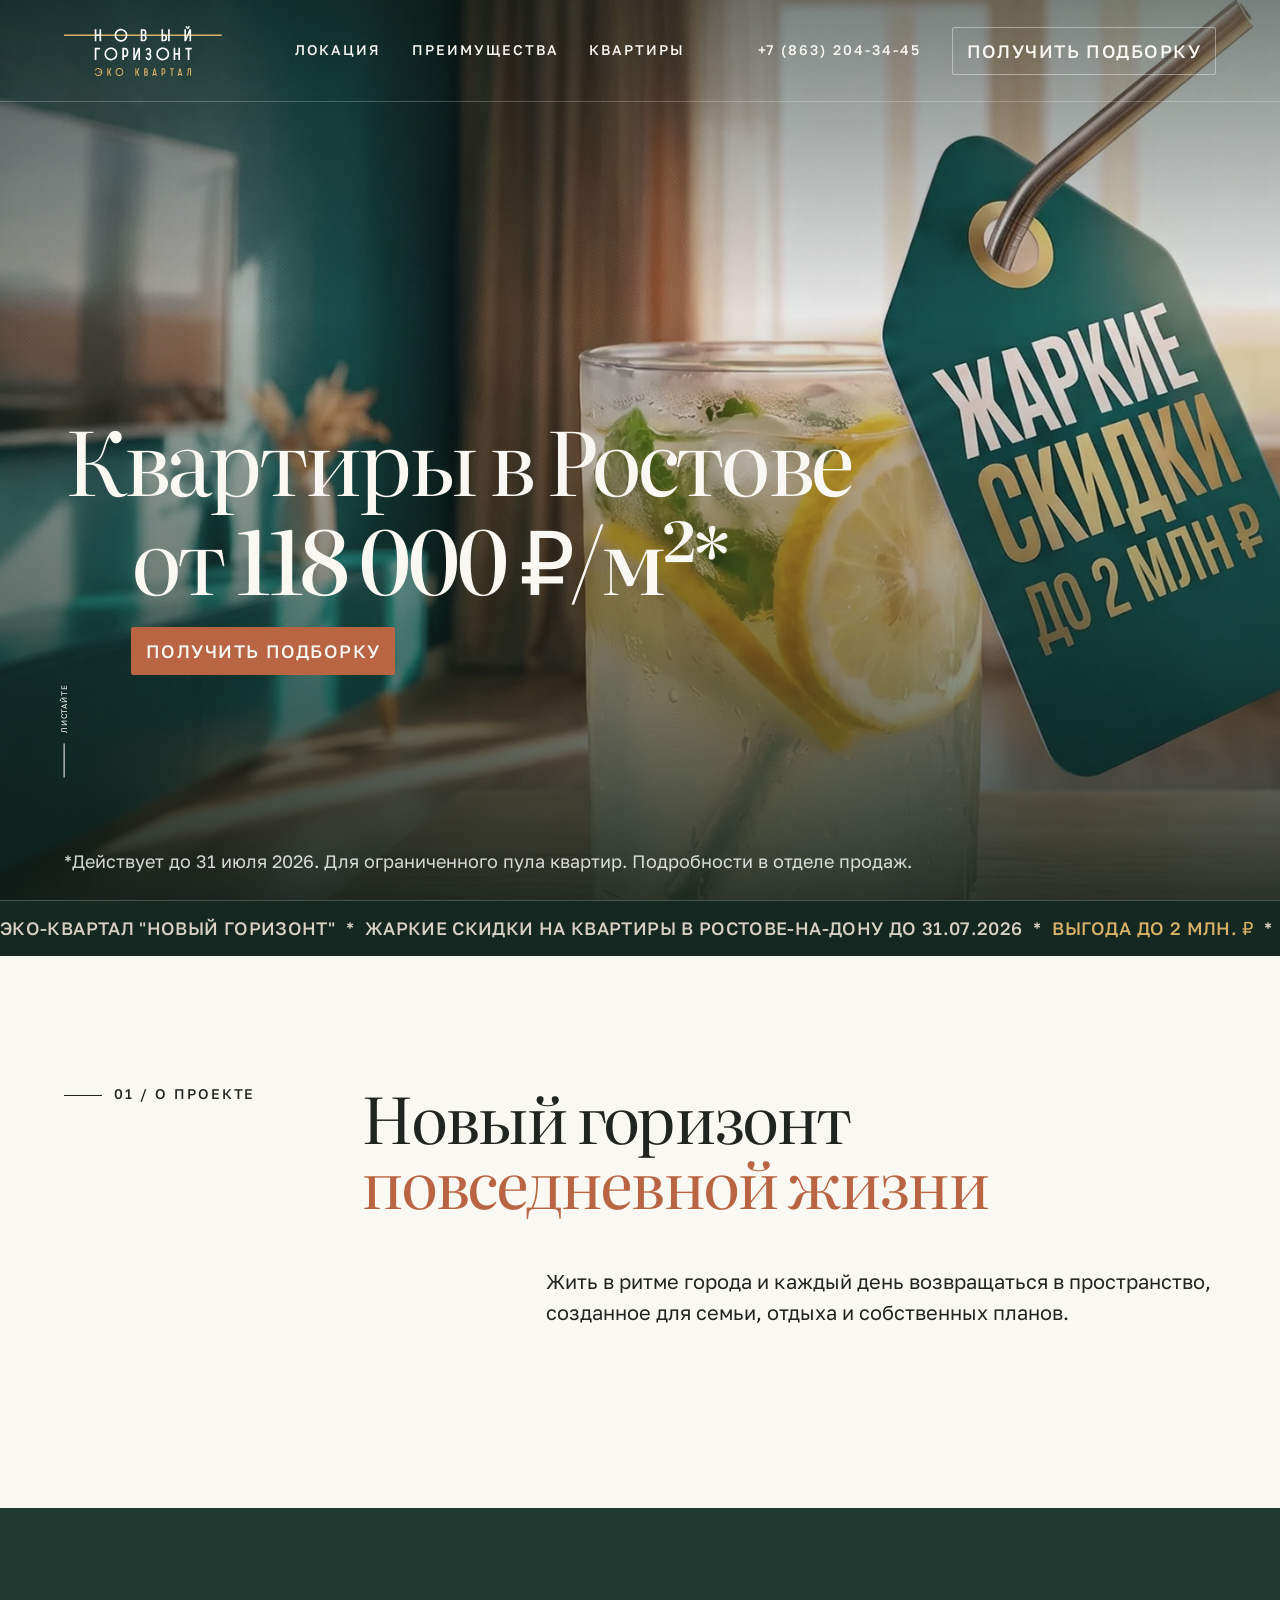
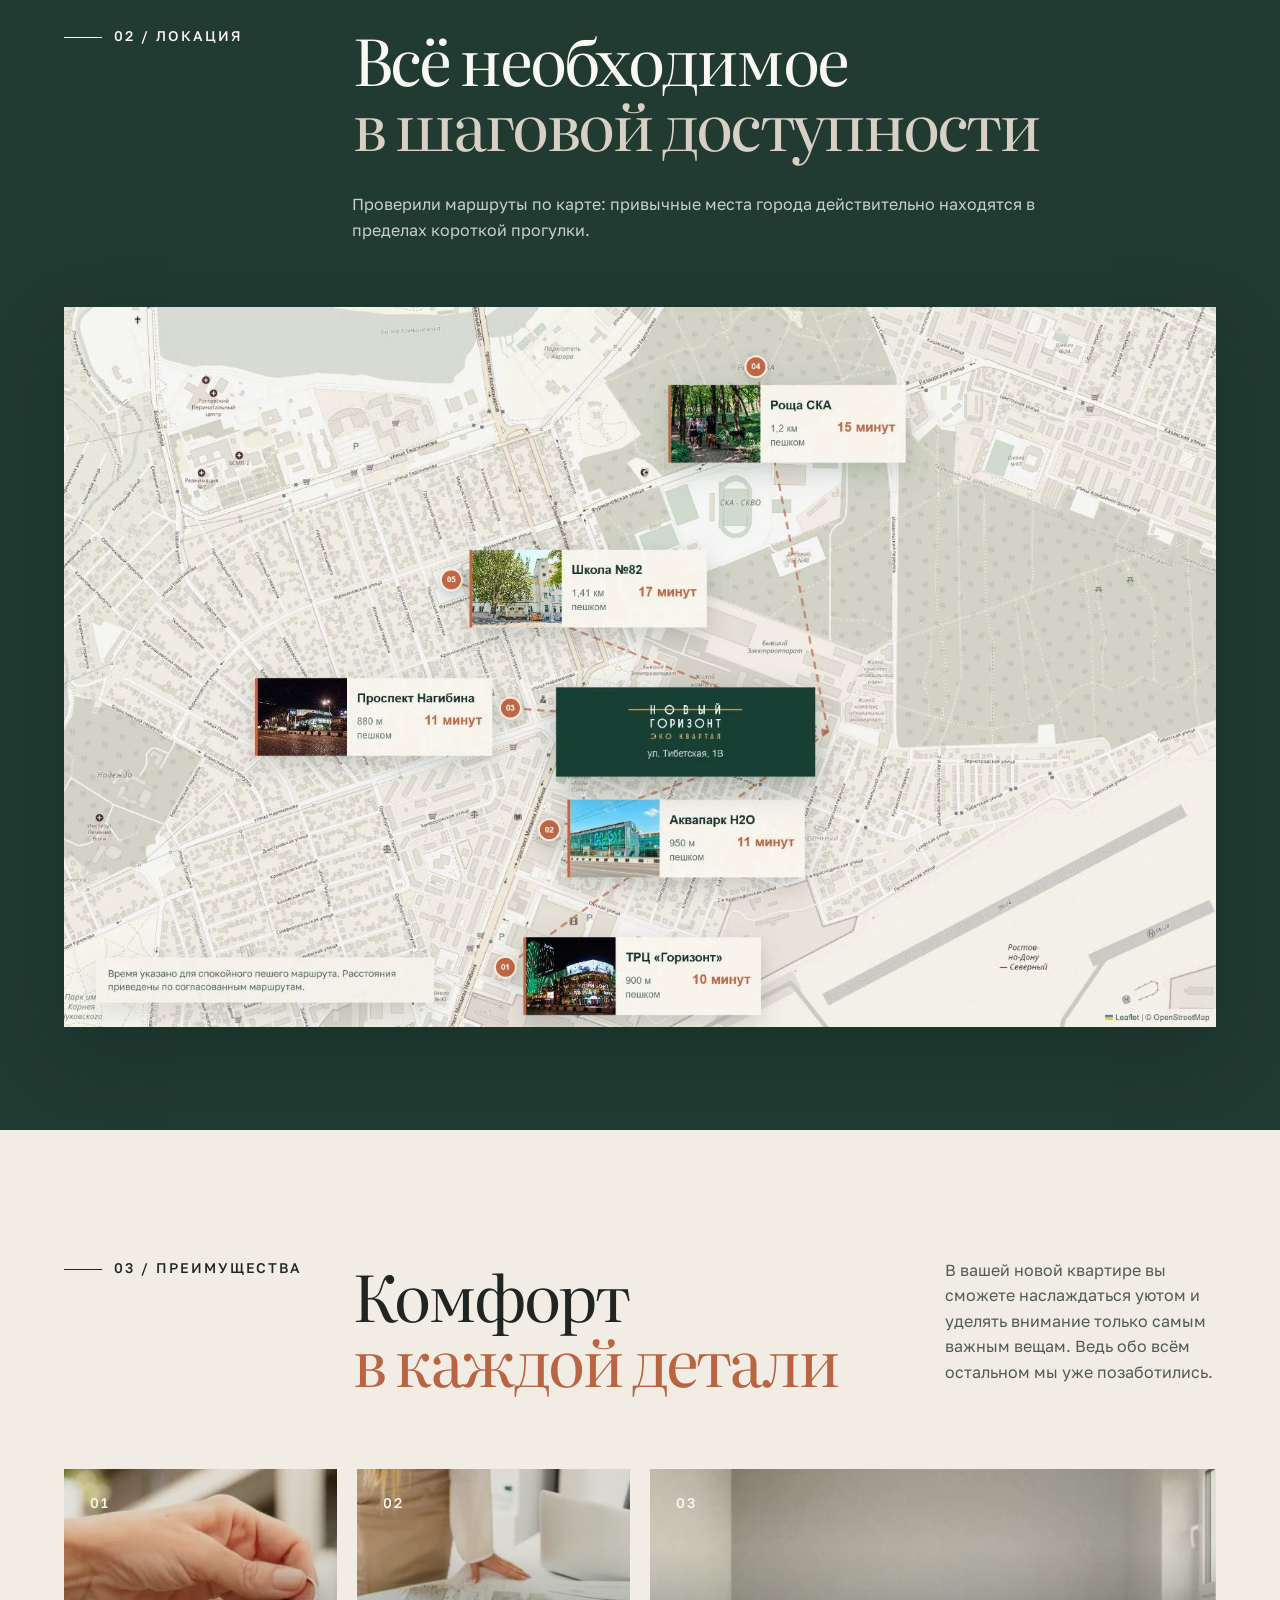
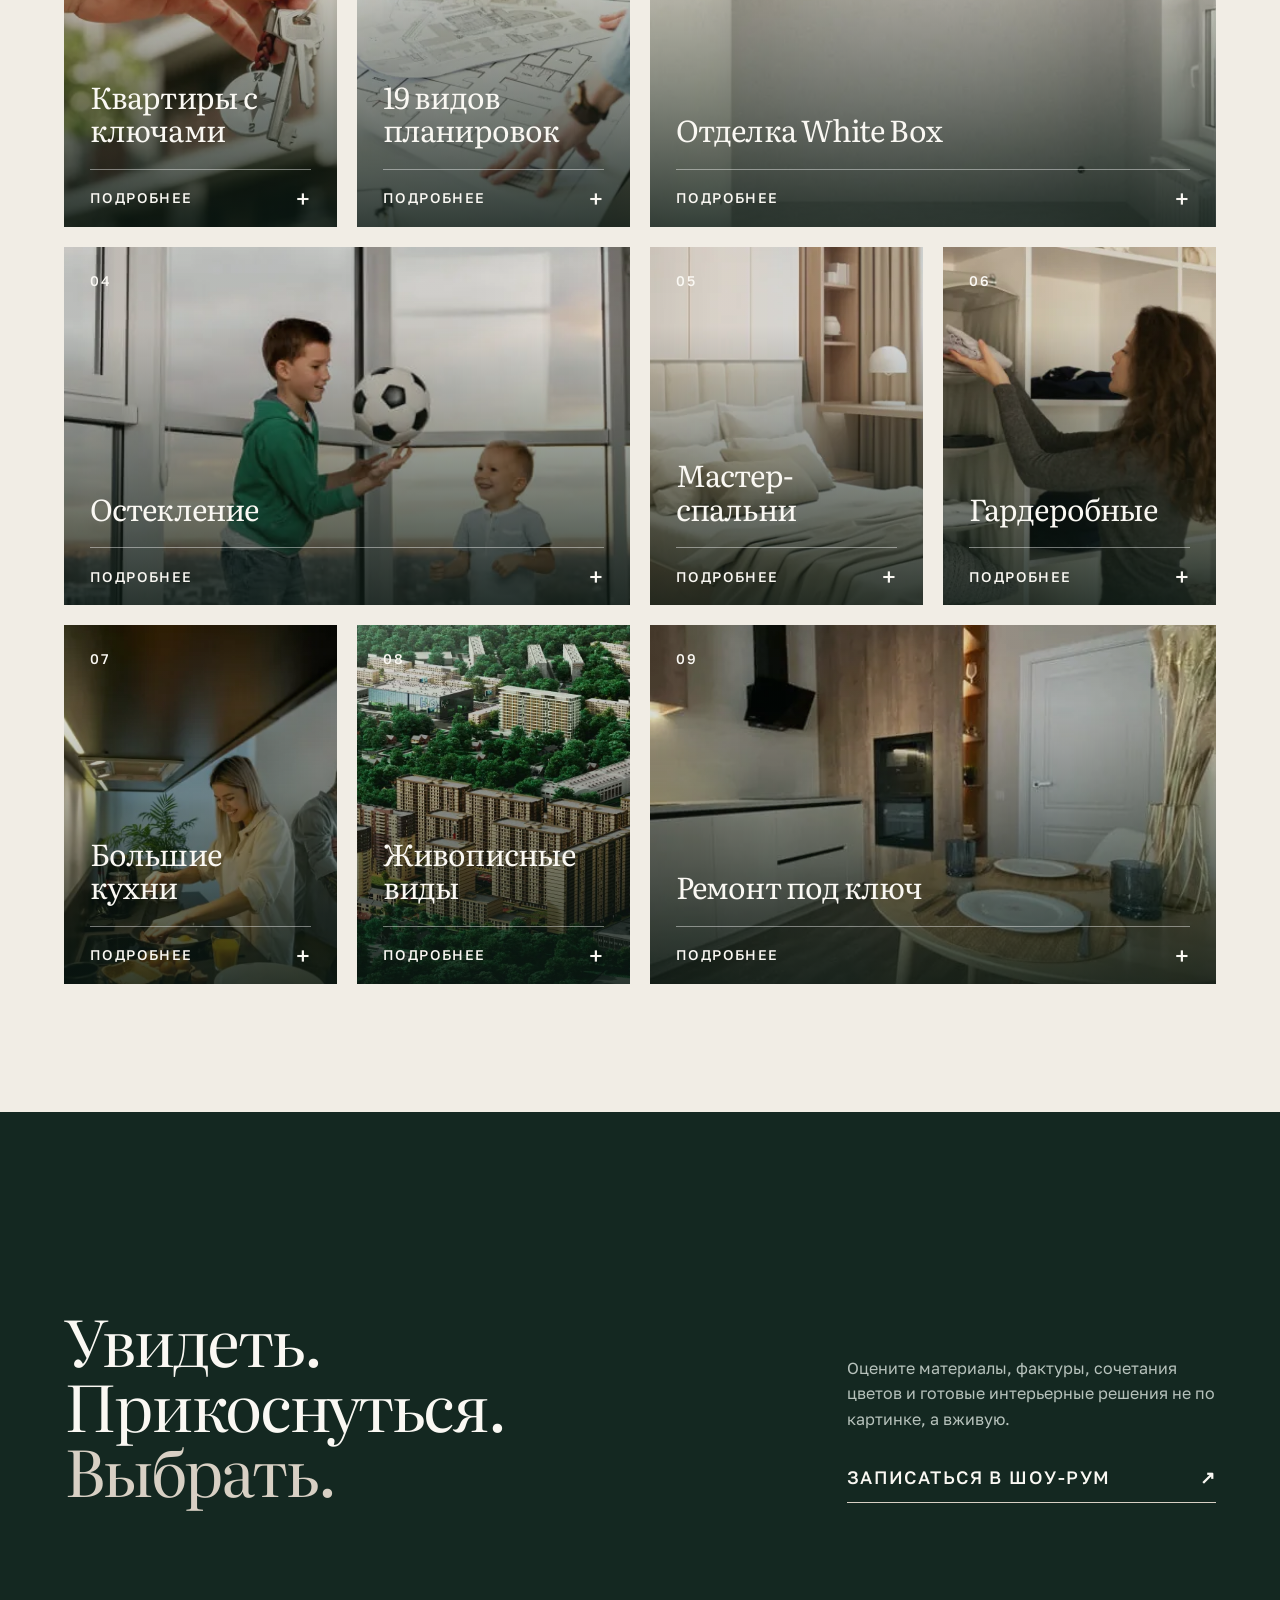
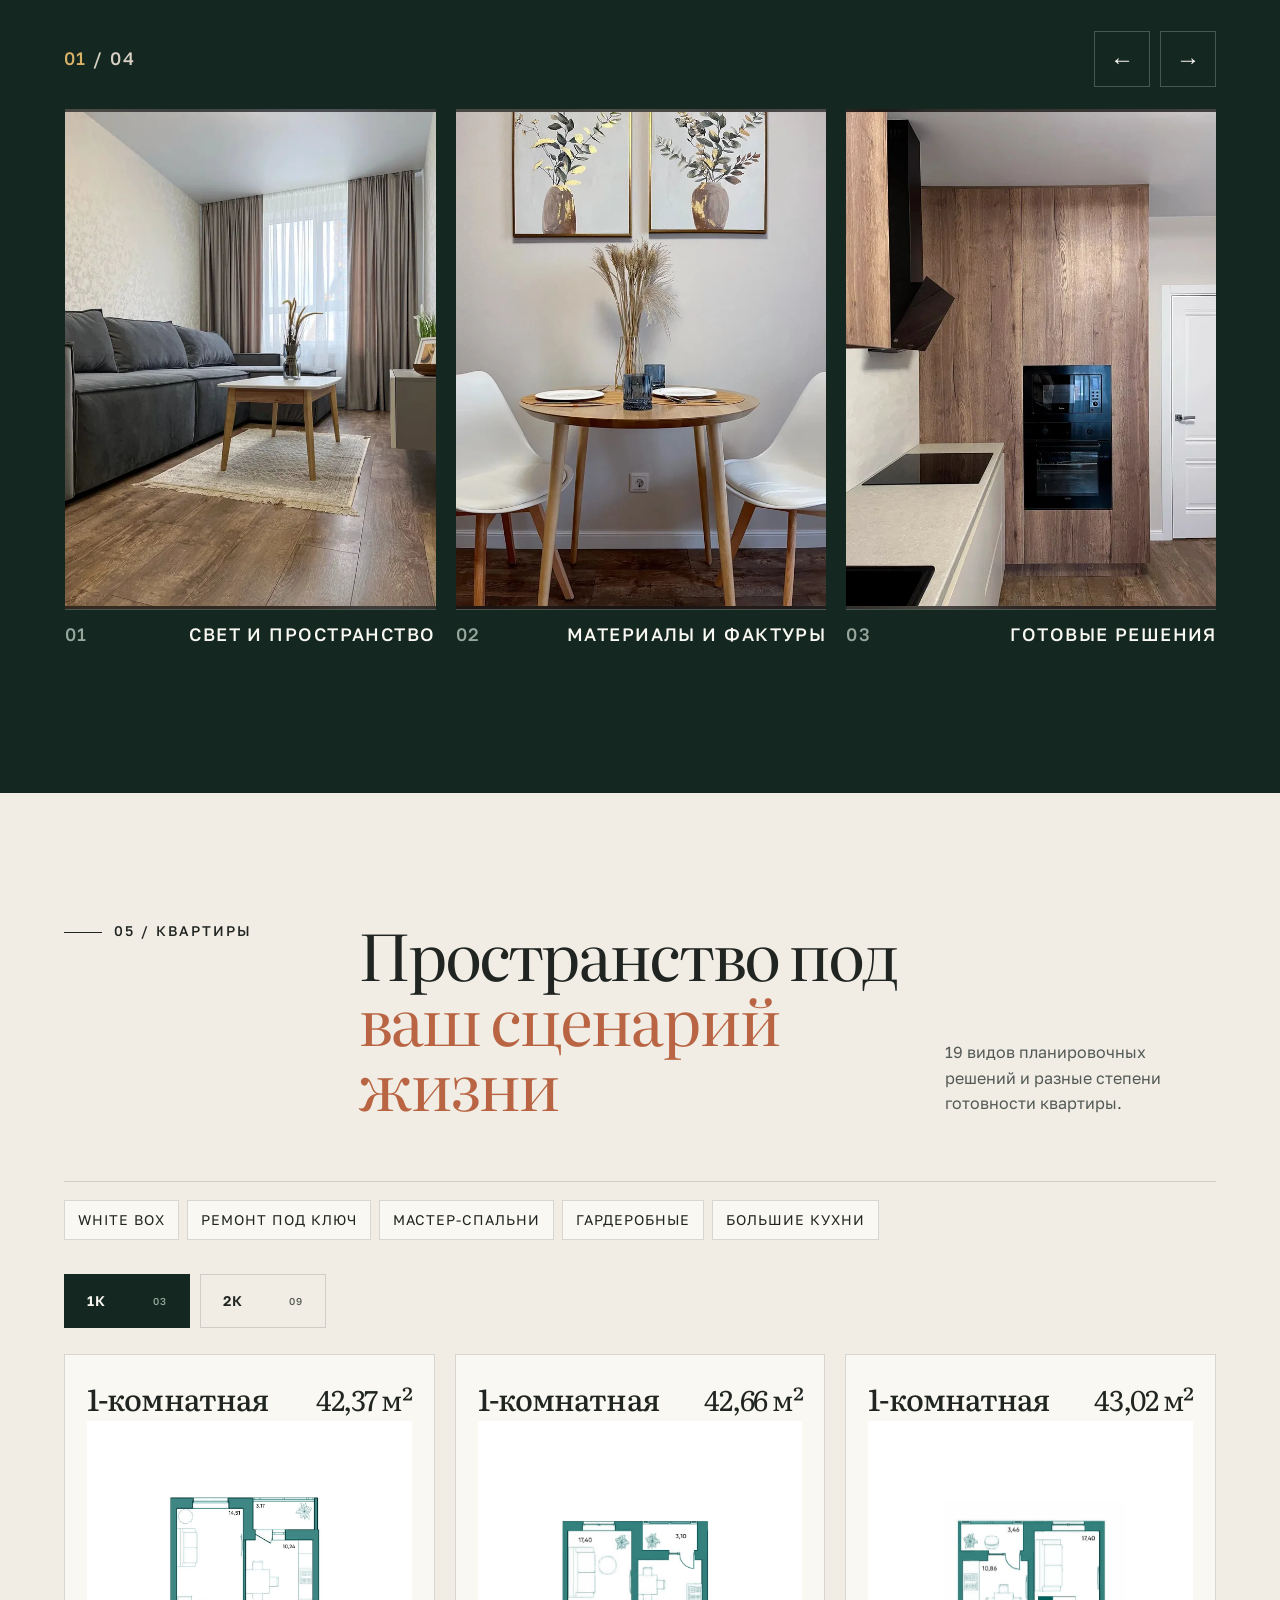
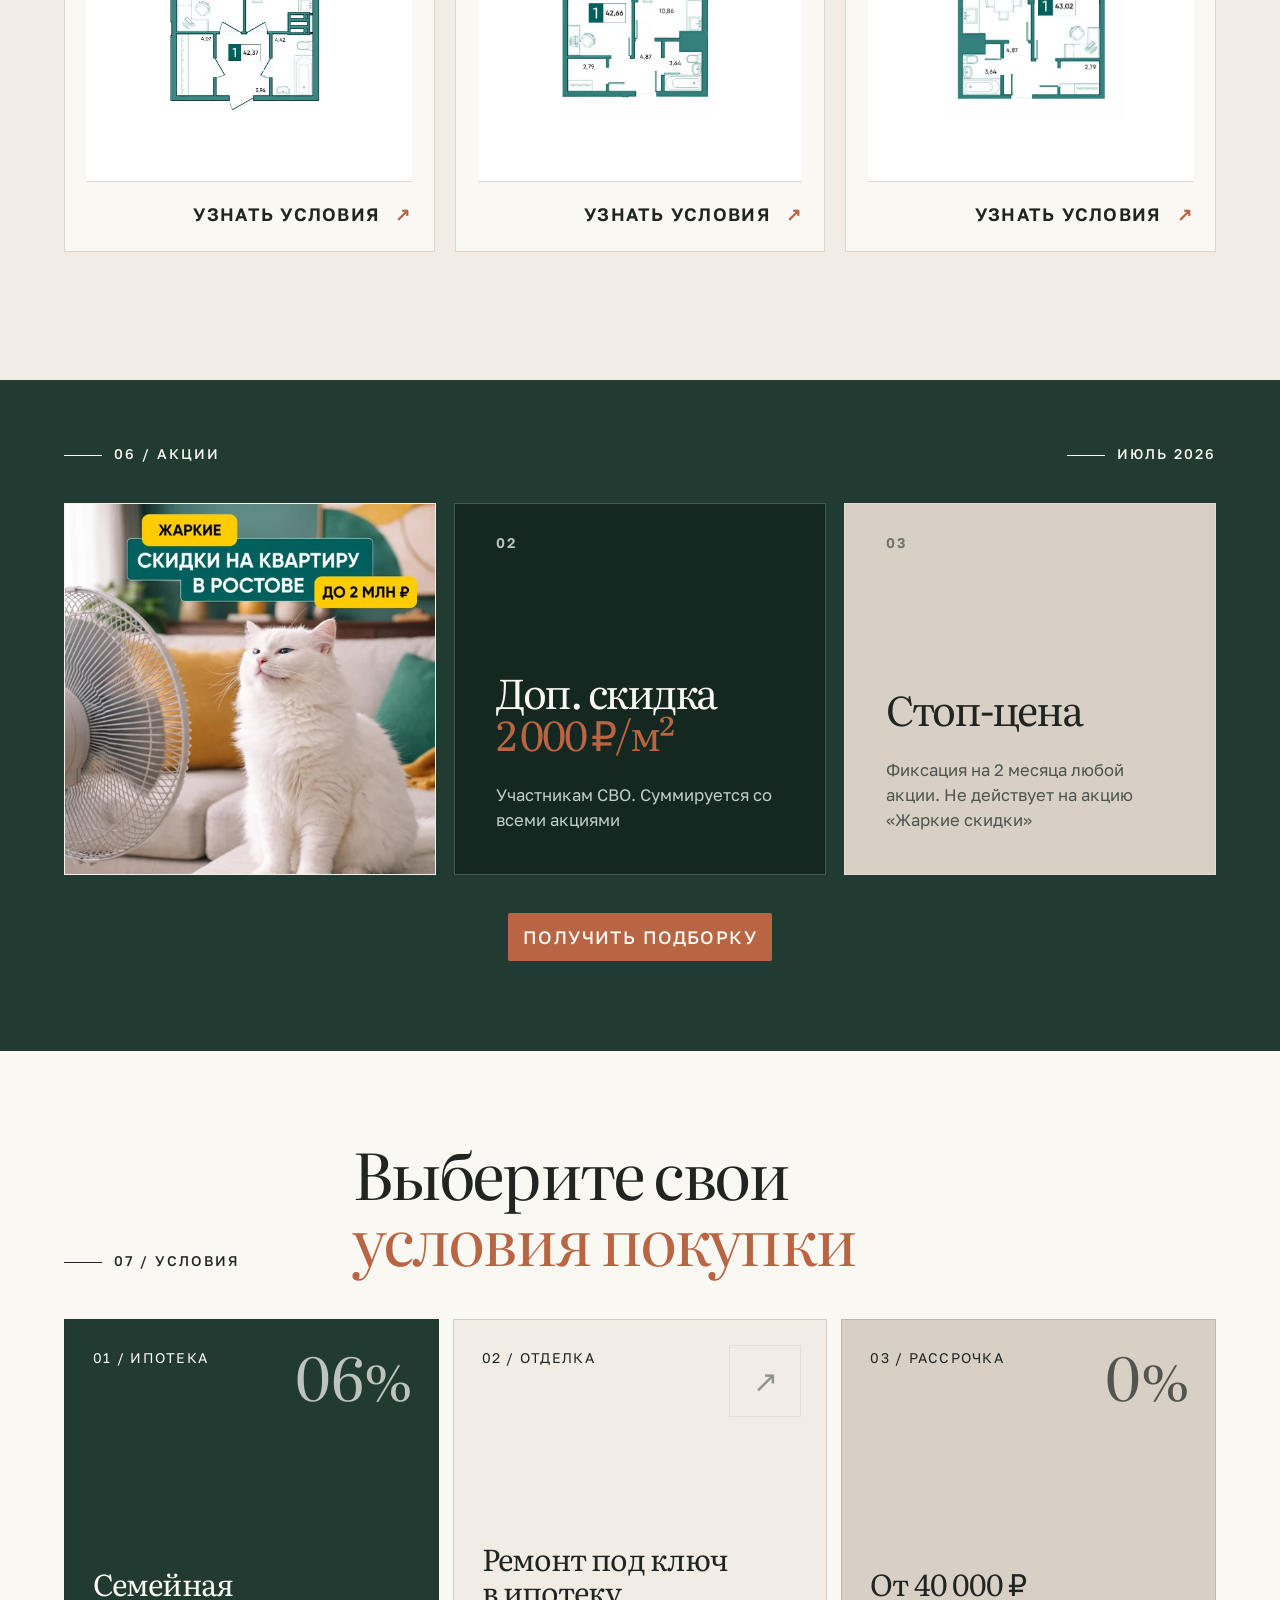
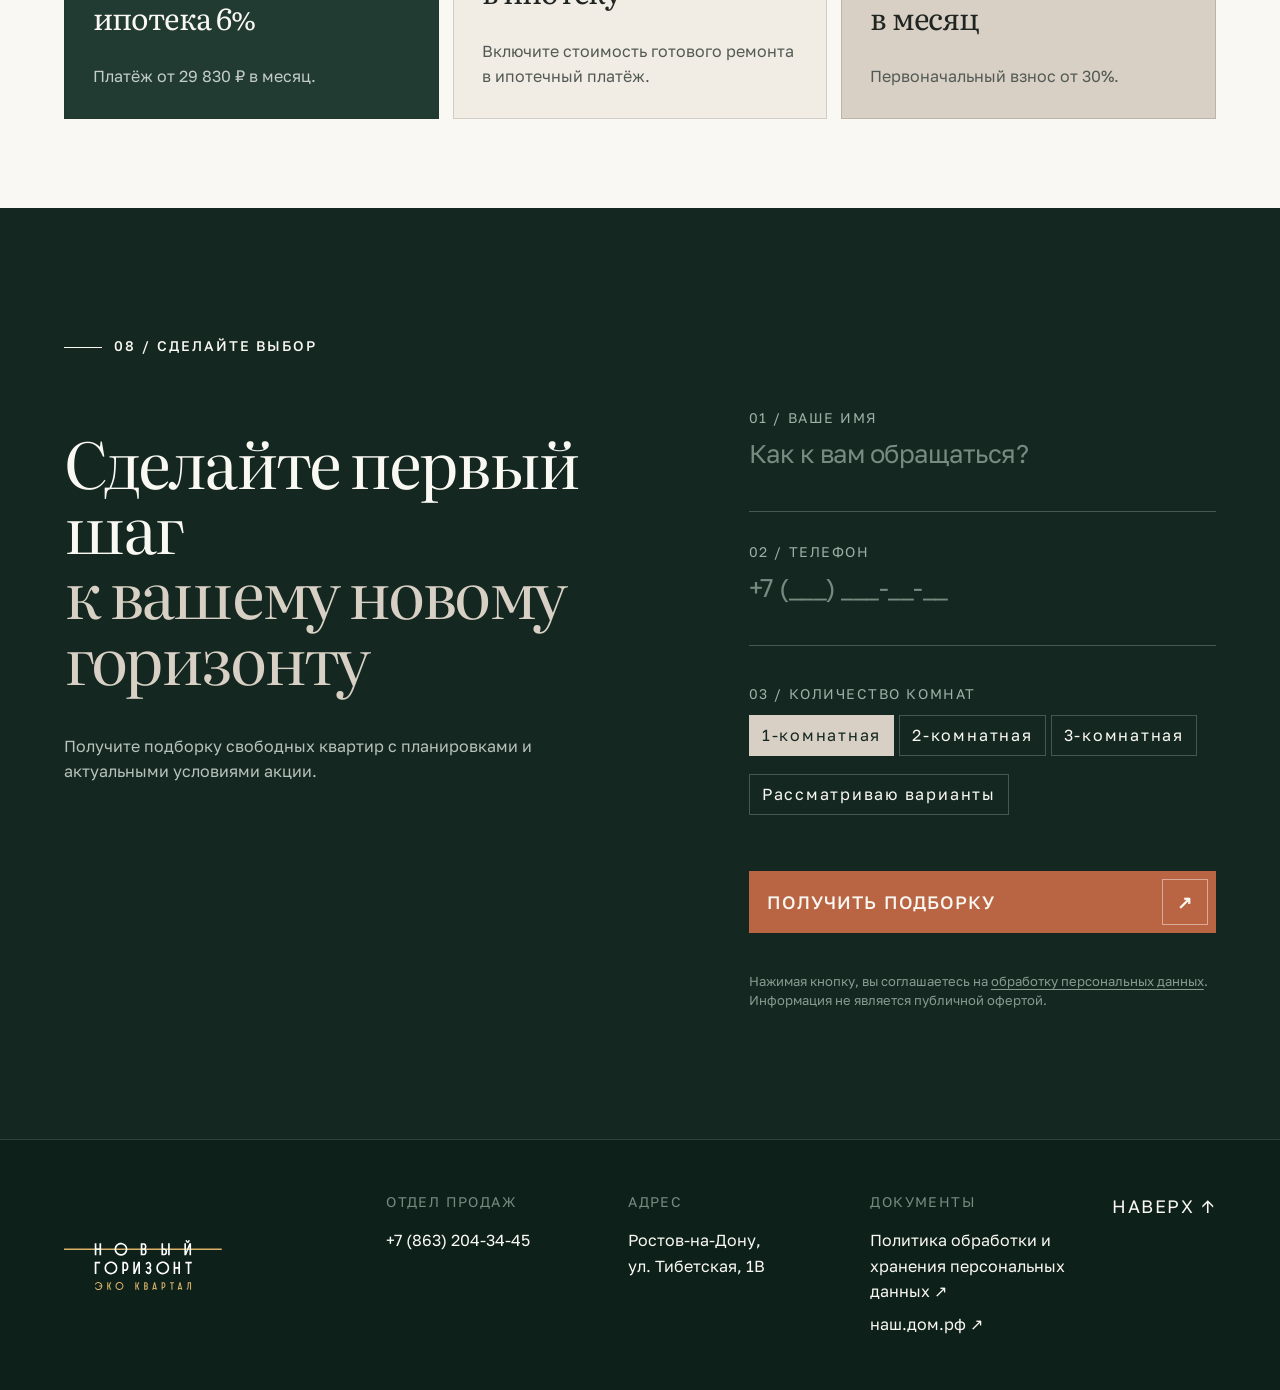
==== index.html @ 58142536 "Improve lead form validation and fallback" ====
<!doctype html>
<html lang="ru">
<head>
  <meta charset="utf-8" />
  <meta name="viewport" content="width=device-width, initial-scale=1" />
  <meta name="theme-color" content="#063e33" />
  <meta name="description" content="Жаркие скидки в ЖК «Новый Горизонт» — до 2 000 000 ₽. Квартиры от 118 000 ₽/м²." />
  <title>Жаркие скидки — ЖК «Новый Горизонт»</title>
  <link rel="preload" as="image" type="image/webp" href="assets/optimized/hero-lemonade-1280.webp" imagesrcset="assets/optimized/hero-lemonade-480.webp 480w, assets/optimized/hero-lemonade-768.webp 768w, assets/optimized/hero-lemonade-1280.webp 1280w, assets/optimized/hero-lemonade-1920.webp 1920w" imagesizes="(min-width: 769px) 120vw, 106vw" fetchpriority="high" />
  <link rel="preload" as="font" type="font/woff2" href="assets/fonts/literata-cyrillic-v40.woff2" crossorigin />
  <link rel="preload" as="font" type="font/woff2" href="assets/fonts/golos-text-cyrillic-v7.woff2" crossorigin />
  <style data-inline-css>
/* INLINE_CSS_START */
/* Source: styles.css */
@font-face {
  font-family: 'Golos Text';
  font-style: normal;
  font-weight: 400 600;
  font-display: swap;
  src: url('assets/fonts/golos-text-cyrillic-v7.woff2') format('woff2');
  unicode-range: U+0301, U+0400-045F, U+0490-0491, U+04B0-04B1, U+2116;
}

@font-face {
  font-family: 'Golos Text';
  font-style: normal;
  font-weight: 400 600;
  font-display: swap;
  src: url('assets/fonts/golos-text-latin-v7.woff2') format('woff2');
  unicode-range: U+0000-00FF, U+0131, U+0152-0153, U+02BB-02BC, U+02C6, U+02DA, U+02DC, U+0304, U+0308, U+0329, U+2000-206F, U+20AC, U+2122, U+2191, U+2193, U+2212, U+2215, U+FEFF, U+FFFD;
}

@font-face {
  font-family: 'Literata';
  font-style: normal;
  font-weight: 400 500;
  font-display: swap;
  src: url('assets/fonts/literata-cyrillic-v40.woff2') format('woff2');
  unicode-range: U+0301, U+0400-045F, U+0490-0491, U+04B0-04B1, U+2116;
}

@font-face {
  font-family: 'Literata';
  font-style: normal;
  font-weight: 400 500;
  font-display: swap;
  src: url('assets/fonts/literata-latin-v40.woff2') format('woff2');
  unicode-range: U+0000-00FF, U+0131, U+0152-0153, U+02BB-02BC, U+02C6, U+02DA, U+02DC, U+0304, U+0308, U+0329, U+2000-206F, U+20AC, U+2122, U+2191, U+2193, U+2212, U+2215, U+FEFF, U+FFFD;
}

:root {
  --forest: #213a32;
  --forest-deep: #142821;
  --ink: #202522;
  --paper: #f1ede5;
  --ivory: #faf8f3;
  --stone: #d8d0c4;
  --logo-gold: #dab267;
  --sage: #98a79e;
  --copper: #b96543;
  --muted: #535a55;
  --line: rgba(32, 37, 34, .16);
  --line-light: rgba(255, 255, 255, .22);
  --sans: 'Golos Text', Arial, sans-serif;
  --serif: 'Literata', Georgia, serif;
  --copy-large: clamp(19px, 1.7vw, 26px);
  --gutter: clamp(24px, 5vw, 80px);
}

* { box-sizing: border-box; margin: 0; padding: 0; }
html { scroll-behavior: smooth; scrollbar-color: var(--copper) var(--forest-deep); }
body { overflow-x: hidden; background: var(--paper); color: var(--ink); font-family: var(--sans); font-size: 18px; line-height: 1.6; }
img { display: block; max-width: 100%; }
a { color: inherit; text-decoration: none; }
button, input { font: inherit; }
button { color: inherit; }
::selection { background: var(--copper); color: var(--ivory); }

.skip-link { position: fixed; z-index: 9999; top: 8px; left: 8px; transform: translateY(-150%); padding: 10px 15px; background: var(--ivory); color: var(--ink); }
.skip-link:focus { transform: none; }
.noise { pointer-events: none; position: fixed; inset: 0; z-index: 900; opacity: .018; background-image: url("data:image/svg+xml,%3Csvg viewBox='0 0 180 180' xmlns='http://www.w3.org/2000/svg'%3E%3Cfilter id='n'%3E%3CfeTurbulence type='fractalNoise' baseFrequency='.8' numOctaves='2' stitchTiles='stitch'/%3E%3C/filter%3E%3Crect width='100%25' height='100%25' filter='url(%23n)' opacity='.65'/%3E%3C/svg%3E"); }
.cursor { display: none; }

.site-header { position: fixed; z-index: 1000; top: 0; left: 0; right: 0; height: 102px; display: grid; grid-template-columns: auto 1fr auto auto; align-items: center; gap: clamp(20px, 2.4vw, 34px); padding: 0 var(--gutter); color: var(--ivory); border-bottom: 1px solid rgba(255,255,255,.22); transition: background .3s, height .3s, color .3s; }
.site-header.is-scrolled { height: 88px; background: rgba(20,40,33,.94); backdrop-filter: blur(16px); }
.brand { display: flex; align-items: center; width: max-content; }
.brand__logo { width: 158px; height: auto; }
.brand-lockup { display: grid !important; grid-template-columns: auto auto; column-gap: 6px; align-items: end; color: inherit; text-transform: uppercase; }
.brand-lockup b { font: 400 16px/.92 var(--serif); letter-spacing: -.035em; }
.brand-lockup small { grid-column: 1/3; margin-top: 5px; font: 600 6px/1 var(--sans); letter-spacing: .25em; }
.site-nav { display: flex; justify-self: center; align-items: center; gap: clamp(24px, 2.4vw, 40px); }
.site-nav a, .header-phone { font-size: var(--copy-large); font-weight: 500; letter-spacing: .01em; text-transform: none; }
.site-nav a { position: relative; }
.site-nav a::after { content: ''; position: absolute; left: 0; right: 100%; bottom: -7px; height: 1px; background: var(--stone); transition: right .25s; }
.site-nav a:hover::after { right: 0; }
.header-phone { justify-self: end; }
.header-cta { display: flex; align-items: center; gap: 16px; min-height: 68px; padding: 0 8px 0 20px; border: 1px solid rgba(255,255,255,.4); border-radius: 2px; font-size: var(--copy-large); font-weight: 500; line-height: 1.15; letter-spacing: 0; text-transform: none; white-space: nowrap; opacity: 1; pointer-events: auto; transform: none; transition: background .25s, border-color .25s, color .25s, transform .25s; }
.site-header.is-scrolled .header-cta { opacity: 1; pointer-events: auto; transform: none; }
.header-cta:hover { background: var(--copper); border-color: var(--copper); color: var(--ivory); }
.header-cta:hover b { background: transparent; color: var(--ivory); }
.header-cta b { width: 46px; height: 46px; display: grid; place-items: center; background: var(--ivory); color: var(--forest-deep); font-size: 20px; }

.section { padding: clamp(100px, 10vw, 150px) var(--gutter); }
.kicker { font-size: 11px; font-weight: 500; letter-spacing: .14em; text-transform: uppercase; }
.kicker::before { content: ''; display: inline-block; width: 38px; height: 1px; margin: 0 12px 3px 0; background: currentColor; }
.reveal { opacity: 0; transform: translateY(26px); transition: opacity .7s cubic-bezier(.22,1,.36,1), transform .7s cubic-bezier(.22,1,.36,1); }
.reveal.is-visible { opacity: 1; transform: none; }

.hero { position: relative; min-height: 100svh; overflow: hidden; background: var(--forest-deep); color: var(--ivory); }
.hero__media { position: absolute; inset: -5%; overflow: hidden; will-change: transform; }
.hero__media picture { display: block; width: 100%; height: 100%; }
.hero__media img { width: 100%; height: 100%; object-fit: cover; object-position: 25% 58%; filter: saturate(.78) contrast(.98); }
@media (min-width: 769px) {
  .hero__media img {
    position: absolute;
    top: 50%;
    left: 50%;
    width: 120%;
    height: 120%;
    max-width: none;
    transform: translate(-42%, -50%);
  }
}
.hero__veil { position: absolute; inset: 0; background: linear-gradient(180deg, rgba(13,28,23,.55) 0%, rgba(13,28,23,.08) 35%, rgba(13,28,23,.4) 70%, rgba(13,28,23,.86) 100%), linear-gradient(90deg, rgba(13,28,23,.38), transparent 58%); }
.hero__meta { position: absolute; top: 130px; left: var(--gutter); right: var(--gutter); display: flex; justify-content: space-between; font-size: var(--copy-large); letter-spacing: .01em; text-transform: none; }
.hero__sun { position: absolute; top: 140px; right: var(--gutter); width: auto; aspect-ratio: auto; display: flex; align-items: baseline; gap: 7px; padding: 11px 14px; border: 1px solid rgba(255,255,255,.45); border-radius: 0; background: rgba(20,40,33,.45); color: var(--ivory); transform: none; animation: none; backdrop-filter: blur(8px); }
.hero__sun span { font-size: 10px; letter-spacing: .12em; text-transform: uppercase; }
.hero__sun b { font: 400 21px/1 var(--serif); }
.hero__content { position: absolute; left: var(--gutter); right: var(--gutter); bottom: 25%; display: grid; grid-template-columns: minmax(0, 8fr) minmax(260px, 4fr); align-items: end; column-gap: 36px; }
.hero__project { grid-column: 1; margin-bottom: 18px; font-size: var(--copy-large); font-weight: 500; letter-spacing: .01em; text-transform: none; }
.hero h1 { grid-column: 1; font: 400 clamp(66px, 9.4vw, 148px)/.9 var(--serif); letter-spacing: -.055em; text-transform: none; }
.hero h1.hero__price-title { font-size: clamp(58px, 7.2vw, 112px); line-height: .92; }
.hero h1 span { display: block; }
.hero h1 strong { font-weight: 500; }
.hero__title-indent { margin-left: 9%; }
.hero__main-cta { grid-column: 1; grid-row: auto; justify-self: start; margin: 28px 0 0 9%; }
.hero__offer { grid-column: 2; grid-row: 2; position: static; display: grid; grid-template-columns: auto 1fr auto; align-items: end; color: var(--ivory); white-space: nowrap; padding-bottom: 8px; }
.hero__offer span { margin: 0 9px 11px 0; font-size: 11px; font-weight: 500; letter-spacing: .12em; text-transform: uppercase; }
.hero__offer strong { font: 400 clamp(42px, 5.3vw, 82px)/.9 var(--serif); letter-spacing: -.065em; font-variant-numeric: tabular-nums; }
.hero__offer b { margin: 0 0 9px 7px; font: 400 clamp(20px, 2vw, 30px)/1 var(--serif); }
.hero__bottom { position: absolute; left: var(--gutter); right: var(--gutter); bottom: 26px; display: flex; justify-content: flex-start; align-items: end; }
.hero__bottom > p { font-size: 17px; }
.hero__bottom > p strong { color: var(--ivory); font-weight: 600; }
.hero__bottom > small { max-width: none; text-align: left; white-space: nowrap; color: rgba(255,255,255,.82); font-size: var(--copy-large); line-height: 1.45; }
.round-link { width: 270px; height: 84px; display: flex; flex-direction: row; align-items: center; justify-content: space-between; gap: 18px; padding: 0 18px 0 22px; border-radius: 2px; background: var(--copper); color: var(--ivory); font-size: var(--copy-large); font-weight: 500; line-height: 1.2; letter-spacing: 0; text-transform: none; transition: background .25s, transform .25s; }
.round-link span { white-space: nowrap; }
.round-link:hover { transform: translateY(-3px); background: #a85537; }
.round-link b { align-self: auto; font-size: 18px; }
.scroll-cue { position: absolute; left: var(--gutter); bottom: 116px; display: flex; align-items: center; gap: 10px; font-size: 8px; letter-spacing: .12em; text-transform: uppercase; transform: rotate(-90deg); transform-origin: left center; }
.scroll-cue span { width: 34px; height: 1px; background: currentColor; }

.ticker { overflow: hidden; padding: 13px 0; background: var(--forest-deep); color: var(--stone); border-top: 1px solid var(--line-light); white-space: nowrap; }
.ticker div { width: max-content; min-width: 200%; display: flex; font-size: var(--copy-large); font-weight: 500; letter-spacing: .02em; animation: ticker 34s linear infinite; }
.ticker div span { flex: 0 0 auto; }
.ticker__accent { color: var(--logo-gold); font: inherit; }
@keyframes ticker { to { transform: translateX(-50%); } }

.manifesto { min-height: auto; display: grid; grid-template-columns: repeat(12, 1fr); grid-template-rows: auto auto; column-gap: 34px; row-gap: clamp(64px, 8vw, 110px); padding-bottom: clamp(64px, 6vw, 90px); background: var(--ivory); }
.manifesto > .kicker { grid-column: 1 / 4; }
.manifesto__body { grid-column: 4 / 13; align-self: center; }
.manifesto h2, .location h2, .benefits h2, .showroom h2, .readiness h2, .apartments h2, .purchase h2, .request h2 { font: 400 clamp(48px, 5.6vw, 86px)/1.02 var(--serif); letter-spacing: -.045em; }
.manifesto h2 em, .location h2 em, .benefits h2 em, .showroom h2 em, .readiness h2 em, .apartments h2 em, .purchase h2 em, .request h2 em { color: var(--copper); font-style: normal; }
.manifesto__lead { max-width: 670px; margin: 52px 0 0 auto; font-size: clamp(19px, 1.7vw, 26px); line-height: 1.55; }
.manifesto__footer { grid-column: 1 / 13; display: grid; grid-template-columns: 2fr 2fr 8fr; align-items: end; padding-top: 24px; border-top: 1px solid var(--line); font-size: 11px; line-height: 1.6; letter-spacing: .08em; text-transform: uppercase; }
.manifesto__footer i { height: 1px; background: var(--ink); opacity: .55; }

.location { overflow: hidden; padding-bottom: clamp(78px, 8vw, 128px); background: var(--forest); color: var(--ivory); }
.location__content { display: grid; grid-template-columns: repeat(12, minmax(0, 1fr)); align-items: start; padding-top: 118px; padding-bottom: clamp(54px, 5vw, 76px); }
.location__content .kicker { grid-column: 1 / 4; }
.location h2 { grid-column: 4 / 13; margin: 0; font-size: clamp(44px, 4.8vw, 76px); }
.location h2 em { display: block; color: var(--stone); }
.location__intro { grid-column: 4 / 13; max-width: 760px; margin-top: 36px; color: #c7d0cb; font-size: 18px; line-height: 1.65; }
.location__map { margin: 0 var(--gutter); overflow: hidden; background: #e9e4da; box-shadow: 0 26px 70px rgba(7,25,19,.24); }
.location__map img { width: 100%; height: auto; display: block; object-fit: contain; }
.location__map-hint { display: none; }

.benefits { background: var(--paper); }
.benefits__heading, .readiness__heading { display: grid; grid-template-columns: repeat(12, 1fr); margin-bottom: 76px; }
.benefits__heading .kicker, .readiness__heading .kicker { grid-column: 1 / 4; }
.benefits__heading h2, .readiness__heading h2 { grid-column: 4 / 13; }
.benefits__heading-copy { grid-column: 4 / 13; display: grid; grid-template-columns: minmax(0, 8fr) minmax(260px, 4fr); gap: clamp(30px, 4vw, 62px); align-items: end; }
.benefits__heading-copy h2 { grid-column: auto; }
.benefits__intro { max-width: 470px; padding-bottom: 7px; color: var(--muted); font-size: 17px; line-height: 1.65; }

.comfort-grid { display: grid; grid-template-columns: repeat(12, minmax(0, 1fr)); grid-auto-rows: clamp(340px, 28vw, 430px); gap: 20px; }
.comfort-card { grid-column: span 3; min-width: 0; overflow: hidden; background: var(--forest-deep); color: var(--ivory); }
.comfort-card--wide { grid-column: span 6; }
.comfort-card__trigger { position: relative; width: 100%; height: 100%; overflow: hidden; display: block; border: 0; background: var(--forest-deep); color: inherit; text-align: left; cursor: pointer; }
.comfort-card__media { position: absolute; inset: 0; display: block; overflow: hidden; }
.comfort-card__media::after { content: ''; position: absolute; inset: 0; background: linear-gradient(180deg, rgba(10,24,19,.12) 22%, rgba(10,24,19,.83) 100%); transition: background .45s ease; }
.comfort-card__media img { width: 100%; height: 100%; object-fit: cover; object-position: center; transition: transform .8s cubic-bezier(.22,1,.36,1), filter .45s ease; }
.comfort-card__number { position: absolute; z-index: 2; top: 24px; left: 26px; font-size: 13px; font-weight: 500; letter-spacing: .12em; }
.comfort-card__body { position: absolute; z-index: 2; left: 26px; right: 26px; bottom: 80px; display: block; }
.comfort-card__body strong { display: block; max-width: 560px; font: 400 clamp(28px, 2.35vw, 40px)/1.08 var(--serif); letter-spacing: -.04em; }
.comfort-card__detail { display: block; max-width: 590px; max-height: 0; overflow: hidden; margin-top: 0; opacity: 0; color: #dbe1dd; font-size: 16px; line-height: 1.55; transform: translateY(12px); transition: max-height .45s ease, margin-top .45s ease, opacity .3s ease, transform .45s ease; }
.comfort-card__action { position: absolute; z-index: 2; left: 26px; right: 26px; bottom: 0; min-height: 58px; display: flex; justify-content: space-between; align-items: center; border-top: 1px solid rgba(255,255,255,.42); font-size: 13px; font-weight: 500; letter-spacing: .1em; text-transform: uppercase; }
.comfort-card__action b { font: 400 25px/1 var(--sans); transition: transform .35s ease; }
.comfort-card:hover .comfort-card__media img { transform: scale(1.025); }
.comfort-card.is-open .comfort-card__media::after { background: linear-gradient(180deg, rgba(10,24,19,.46), rgba(10,24,19,.96)); }
.comfort-card.is-open .comfort-card__media img { transform: scale(1.035); filter: saturate(.72); }
.comfort-card.is-open .comfort-card__detail { max-height: 210px; margin-top: 18px; opacity: 1; transform: none; }
.comfort-card.is-open .comfort-card__action b { transform: rotate(45deg); }
.comfort-card__trigger:focus-visible { outline: 2px solid var(--logo-gold); outline-offset: -4px; }
.comfort-mobile-status { display: none; }

.showroom { padding-bottom: 120px; background: var(--forest-deep); color: var(--ivory); }
.showroom__heading { display: grid; grid-template-columns: repeat(12, 1fr); column-gap: 22px; row-gap: 42px; align-items: start; }
.showroom__heading .kicker { grid-column: 1 / 8; grid-row: 1; }
.showroom__heading h2 { grid-column: 1 / 8; grid-row: 2; }
.showroom__heading h2 em { color: var(--stone); }
.showroom__aside { grid-column: 9 / 13; grid-row: 2; align-self: end; }
.showroom__aside p { margin-bottom: 32px; color: #b7c2bc; font-size: 17px; line-height: 1.7; }
.showroom__aside a { display: flex; justify-content: space-between; padding-bottom: 12px; border-bottom: 1px solid var(--stone); color: var(--ivory); }
.showroom__heading .kicker,
.showroom__aside a,
.showroom__rail figcaption { font-family: var(--sans); font-size: var(--type-ui); font-weight: 500; line-height: 1.4; letter-spacing: .08em; text-transform: uppercase; }
.showroom__slider-nav { display: flex; justify-content: space-between; align-items: center; padding: 0 var(--gutter) 22px; }
.showroom__slider-nav > span { color: var(--stone); font-size: var(--type-ui); font-weight: 500; letter-spacing: .08em; }
.showroom__slider-nav > span b { color: var(--logo-gold); font: inherit; }
.showroom__slider-nav > div { display: flex; gap: 10px; }
.showroom__slider-nav button { width: 56px; height: 56px; border: 1px solid var(--line-light); background: transparent; color: var(--ivory); font-size: 24px; cursor: pointer; transition: background .25s, color .25s, border-color .25s; }
.showroom__slider-nav button:hover,
.showroom__slider-nav button:focus-visible { border-color: var(--logo-gold); background: var(--logo-gold); color: var(--forest-deep); outline: none; }
.showroom__rail { display: flex; gap: 20px; overflow-x: auto; padding: 0 var(--gutter) 26px; scroll-padding-inline: var(--gutter); scroll-snap-type: x mandatory; scrollbar-width: none; clip-path: inset(0 var(--gutter)); }
.showroom__rail::-webkit-scrollbar { display: none; }
.showroom__rail figure,
.showroom__rail figure:nth-child(even) { flex: 0 0 calc((100% - 40px) / 3); min-width: 0; max-width: none; padding-top: 0; scroll-snap-align: start; }
.showroom__image, .showroom__rail figure:nth-child(even) .showroom__image { position: relative; height: 500px; overflow: hidden; background: #0c0d0c; }
.showroom__image::before { content: ''; position: absolute; inset: -28px; background: var(--showroom-bg) center / cover no-repeat; filter: blur(24px) brightness(.48); transform: scale(1.08); opacity: .78; }
.showroom__rail img { position: relative; z-index: 1; width: 100%; height: 100%; object-fit: contain; object-position: center; }
.showroom__rail figcaption { display: flex; justify-content: space-between; padding-top: 12px; border-top: 1px solid var(--line-light); }
.showroom__rail figcaption span { color: var(--sage); }

.readiness { background: var(--ivory); }
.readiness__grid { display: grid; grid-template-columns: 1fr 1fr; gap: 20px; }
.ready-card { position: relative; height: min(68vw, 720px); min-height: 560px; overflow: hidden; color: var(--ivory); }
.ready-card::after { content: ''; position: absolute; inset: 0; background: linear-gradient(180deg, transparent 35%, rgba(12,26,22,.78)); }
.ready-card img { width: 100%; height: 100%; object-fit: cover; transition: transform .9s; }
.ready-card:hover img { transform: scale(1.025); }
.ready-card > div { position: absolute; z-index: 2; left: 34px; right: 34px; bottom: 34px; }
.ready-card span { display: block; margin-bottom: 18px; font-size: 9px; letter-spacing: .1em; text-transform: uppercase; }
.ready-card h3 { font: 400 clamp(30px, 2.8vw, 46px)/1.12 var(--serif); letter-spacing: -.035em; }
.ready-card--build::before { content: 'ВЫБОР'; position: absolute; z-index: 2; top: 24px; right: 24px; padding: 9px 12px; background: var(--ivory); color: var(--forest-deep); font-size: 8px; letter-spacing: .12em; }

.apartments { background: var(--paper); }
.apartments__heading { display: grid; grid-template-columns: repeat(12, 1fr); gap: 22px; }
.apartments__heading .kicker { grid-column: 1 / 4; }
.apartments__heading h2 { grid-column: 4 / 10; }
.apartments__heading > p:last-child { grid-column: 10 / 13; align-self: end; color: var(--muted); font-size: 17px; line-height: 1.7; }
.feature-tags { display: flex; flex-wrap: wrap; gap: 8px; margin: 64px 0 34px; padding-top: 18px; border-top: 1px solid var(--line); }
.feature-tags span { padding: 9px 13px; border: 1px solid var(--line); background: var(--ivory); font-size: 9px; letter-spacing: .07em; text-transform: uppercase; }
.plan-filters { display: flex; gap: 10px; margin-bottom: 26px; }
.plan-filters button { min-width: 126px; min-height: 54px; padding: 12px 22px; display: inline-flex; justify-content: space-between; align-items: center; gap: 28px; border: 1px solid var(--line); background: transparent; color: var(--ink); font-size: 14px; font-weight: 600; letter-spacing: .08em; cursor: pointer; transition: background .25s ease, color .25s ease, border-color .25s ease; }
.plan-filters button span { color: var(--muted); font-size: 10px; font-weight: 500; }
.plan-filters button:hover, .plan-filters button:focus-visible, .plan-filters button.is-active { border-color: var(--forest-deep); background: var(--forest-deep); color: var(--ivory); outline: none; }
.plan-filters button.is-active span { color: var(--sage); }
.plans { display: grid; grid-template-columns: repeat(3, minmax(0, 1fr)); gap: 20px; }
.plan, .plan--dark { min-width: 0; padding: 22px; border: 1px solid var(--line); background: var(--ivory); color: var(--ink); }
.plan[hidden] { display: none; }
.plan__top, .plan__bottom { display: flex; justify-content: space-between; align-items: center; }
.plan__top { min-height: 44px; gap: 16px; }
.plan__top h3 { font: 400 clamp(22px, 2vw, 32px)/1 var(--serif); letter-spacing: -.035em; }
.plan__top b { flex: 0 0 auto; font: 400 clamp(25px, 2.2vw, 34px)/1 var(--serif); letter-spacing: -.045em; }
.plan__image, .plan--dark .plan__image { height: clamp(340px, 30vw, 440px); display: grid; place-items: center; padding: clamp(24px, 3vw, 42px); background: #fff; }
.plan__image img, .plan--dark .plan__image img { width: 100%; height: 100%; object-fit: contain; object-position: center center; mix-blend-mode: multiply; }
.plan__bottom { justify-content: flex-end; min-height: 48px; padding-top: 18px; border-top: 1px solid var(--line); }
.plan__bottom p { max-width: 280px; color: var(--muted); font-size: 15px; line-height: 1.55; }
.plan__bottom a { font-size: 11px; font-weight: 600; letter-spacing: .07em; text-transform: uppercase; }
.plan__bottom a b { margin-left: 9px; color: var(--copper); }

.big-offer { position: relative; overflow: hidden; background: var(--forest); color: var(--ivory); }
.big-offer__inner { padding: clamp(58px, 5vw, 82px) var(--gutter) clamp(72px, 7vw, 112px); }
.offers-heading-wrap { display: grid; grid-template-columns: repeat(12, minmax(0, 1fr)); align-items: center; margin-bottom: clamp(28px, 3vw, 44px); }
.offers-heading-wrap .kicker { grid-column: 1 / 4; color: var(--ivory); }
.offers-heading-wrap .offers-period { grid-column: 10 / 13; justify-self: end; }
.offers-grid { display: grid; grid-template-columns: repeat(3, minmax(0, 1fr)); gap: clamp(12px, 1.4vw, 22px); }
.offers-cta { margin: clamp(28px, 3vw, 44px) auto 0; }
.offer-card { position: relative; min-width: 0; aspect-ratio: 1 / 1; overflow: hidden; display: flex; flex-direction: column; justify-content: flex-end; padding: clamp(28px, 3.2vw, 52px); border: 1px solid var(--line-light); }
.offer-card--creative { padding: 0; background: #f0ede5; }
.offer-card--creative img { width: 100%; height: 100%; display: block; object-fit: contain; object-position: center; }
.offer-card__number { position: absolute; top: clamp(24px, 2.2vw, 36px); left: clamp(28px, 3.2vw, 52px); color: #b7c2bc; font-size: 14px; font-weight: 600; letter-spacing: .14em; }
.offer-card h3 { max-width: 11ch; color: inherit; font: 400 clamp(32px, 3.2vw, 50px)/1.02 var(--serif); letter-spacing: -.055em; }
.offer-card h3 em { color: var(--copper); font-style: normal; }
.offer-card p { max-width: 31ch; margin-top: clamp(22px, 2.2vw, 34px); color: #c3cec8; font-size: clamp(16px, 1.3vw, 20px); line-height: 1.5; }
.offer-card--military { background: var(--forest-deep); }
.offer-card--stop-price { background: var(--stone); color: var(--ink); }
.offer-card--stop-price .offer-card__number { color: rgba(24, 37, 32, .55); }
.offer-card--stop-price p { color: rgba(24, 37, 32, .72); }
.round-link--light { background: var(--ivory); color: var(--forest-deep); }
.round-link--light:hover { background: var(--stone); }

.purchase { overflow: hidden; padding-top: clamp(78px, 7vw, 104px); padding-bottom: clamp(78px, 7vw, 104px); background: var(--ivory); }
.purchase__heading { display: grid; grid-template-columns: repeat(12, 1fr); align-items: end; margin-bottom: 48px; }
.purchase__heading .kicker { grid-column: 1 / 4; }
.purchase__heading h2 { grid-column: 4 / 13; }
.purchase__track { display: grid; grid-template-columns: repeat(3, minmax(0, 1fr)); gap: 14px; }
.purchase-card { position: relative; min-width: 0; height: 400px; display: flex; flex-direction: column; padding: 28px; border: 1px solid var(--line); background: var(--paper); color: var(--ink); }
.purchase-card > span { font-size: 9px; letter-spacing: .09em; text-transform: uppercase; }
.purchase-card h3 { margin: auto 0 24px; letter-spacing: -.04em; }
.purchase-card p { max-width: 350px; color: var(--muted); font-size: 16px; line-height: 1.7; }
.purchase-card > b { position: absolute; top: 25px; right: 25px; font: 400 60px/1 var(--serif); opacity: .72; }
.purchase-card--arrow > b { width: 72px; height: 72px; display: grid; place-items: center; border: 1px solid var(--line); font: 400 30px/1 var(--sans); opacity: .45; }
.purchase-card--lime { background: var(--forest); color: var(--ivory); }
.purchase-card--lime p { color: #c3cec8; }
.purchase-card--coral { background: var(--stone); color: var(--ink); }
.purchase-card--coral p, .purchase-card--cream p { color: var(--muted); }
.purchase-card--cream { background: var(--ivory); color: var(--ink); }

.request { display: grid; grid-template-columns: repeat(12, 1fr); gap: 22px; background: var(--forest-deep); color: var(--ivory); }
.request__copy { grid-column: 1 / 7; }
.request__copy h2 { margin-top: 72px; }
.request__copy h2 em { color: var(--stone); }
.request__copy > p:last-child { max-width: 520px; margin: 44px 0 0; color: #b7c2bc; font-size: 18px; line-height: 1.7; }
.lead-form { grid-column: 8 / 13; padding-top: 72px; }
.lead-form > label { display: block; margin-bottom: 30px; padding-bottom: 15px; border-bottom: 1px solid var(--line-light); }
.lead-form label > span, .lead-form legend { display: block; margin-bottom: 10px; color: #9eafa6; font-size: 8px; letter-spacing: .11em; text-transform: uppercase; }
.lead-form input { width: 100%; border: 0; outline: 0; background: transparent; color: var(--ivory); font: 400 clamp(22px, 2vw, 31px)/1.2 var(--sans); letter-spacing: -.02em; }
.lead-form input::placeholder { color: #778b81; }
.lead-form input:focus-visible { outline: 2px solid var(--stone); outline-offset: 6px; }
.lead-form input[aria-invalid="true"] { color: #ffd6ca; }
.form-field-error { min-height: 18px; display: block; margin-top: 8px; color: #ffc2b1; font-size: 14px; line-height: 1.35; }
.lead-form fieldset { margin: 38px 0; border: 0; }
.lead-form fieldset label { display: inline-block; margin: 0 5px 8px 0; cursor: pointer; }
.lead-form fieldset input { position: absolute; width: 1px; height: 1px; overflow: hidden; opacity: 0; clip-path: inset(50%); }
.lead-form fieldset span { padding: 8px 12px; border: 1px solid var(--line-light); color: var(--ivory); font-size: 9px; text-transform: none; }
.lead-form fieldset input:checked + span { border-color: var(--stone); background: var(--stone); color: var(--forest-deep); }
.lead-form fieldset input:focus-visible + span { outline: 2px solid var(--stone); outline-offset: 3px; }
.lead-form button { width: 100%; display: flex; align-items: center; justify-content: space-between; padding: 8px 8px 8px 18px; border: 0; background: var(--copper); color: var(--ivory); cursor: pointer; font-size: 10px; font-weight: 500; letter-spacing: .06em; text-transform: uppercase; }
.lead-form button b { width: 46px; height: 46px; display: grid; place-items: center; border: 1px solid rgba(255,255,255,.45); font-size: 18px; transition: transform .25s; }
.lead-form button:hover b { transform: translate(2px,-2px); }
.lead-form button:focus-visible { outline: 2px solid var(--ivory); outline-offset: 4px; }
.lead-form button:disabled { cursor: wait; opacity: .72; }
.form-status { min-height: 20px; margin-top: 12px; color: var(--stone); font-size: 11px; }
.form-status.is-error { color: #ffc2b1; }
.form-status.is-success { color: #cfe7d9; }
.form-status a { color: inherit; text-decoration: underline; text-underline-offset: 3px; }
.form-legal { max-width: 500px; margin-top: 7px; color: #879b90; font-size: 10px; line-height: 1.55; }
.form-legal a { color: inherit; text-decoration: underline; text-underline-offset: 3px; }

.footer { display: grid; grid-template-columns: 1.4fr 1fr 1fr 1fr auto; gap: 42px; padding: 52px var(--gutter); background: #0e201a; color: var(--ivory); border-top: 1px solid rgba(255,255,255,.14); }
.brand--footer .brand-lockup b { font-size: 20px; }
.footer > div { display: flex; flex-direction: column; align-items: flex-start; gap: 7px; }
.footer > div > span { margin-bottom: 9px; color: #768b80; font-size: 8px; letter-spacing: .1em; text-transform: uppercase; }
.footer > div a, .footer > div p { font-size: 14px; line-height: 1.7; }
.footer__up { align-self: start; font-size: 9px; letter-spacing: .08em; text-transform: uppercase; }

.browser-crop--wide { height: calc(100% + 150px) !important; margin-top: -75px; }
.browser-crop--interior { transform: scale(2.05); }
.browser-crop--portrait { transform: scale(1.45); }

/* Source: responsive.css */
@media (max-width: 1120px) {
  .plans { grid-template-columns: repeat(2, minmax(0, 1fr)); }
  .site-header { grid-template-columns: 1fr auto auto; }
  .site-nav { display: none; }
  .hero__content { grid-template-columns: minmax(0, 7fr) minmax(250px, 5fr); }
  .manifesto__body { grid-column: 3 / 13; }
  .location { grid-template-columns: 48% 52%; }
  .showroom__heading h2 { grid-column: 1 / 8; }
  .showroom__aside { grid-column: 9 / 13; }
  .apartments__heading h2 { grid-column: 4 / 9; }
  .apartments__heading > p:last-child { grid-column: 9 / 13; }
  .purchase__heading h2 { grid-column: 4 / 13; }
  .comfort-grid { grid-auto-rows: 370px; }
  .comfort-card, .comfort-card--wide { grid-column: span 6; }
  .request__copy { grid-column: 1 / 7; }
  .lead-form { grid-column: 7 / 13; }
}

@media (max-width: 820px) {
  :root { --gutter: 18px; }
  body { font-size: 17px; line-height: 1.6; }
  .site-header { height: 68px; grid-template-columns: 1fr auto; gap: 12px; padding: 0 var(--gutter); }
  .site-header.is-scrolled { height: 62px; }
  .brand__logo { width: 142px; }
  .header-phone { display: none; }
  .header-cta { width: auto; min-height: 54px; padding: 7px 12px; border-color: rgba(255,255,255,.34); line-height: 1.1; text-align: center; white-space: nowrap; }
  .header-cta b { display: none; }
  .section { padding: 88px var(--gutter); }
  .kicker { font-size: 10px; }

  .hero { min-height: 760px; }
  .hero__media { inset: -3%; }
  .hero__media img { object-position: 22% center; }
  .hero__meta { top: 88px; left: var(--gutter); right: var(--gutter); }
  .hero__meta span:nth-child(2) { display: none; }
  .hero__sun { top: 120px; right: var(--gutter); padding: 9px 11px; }
  .hero__content { left: var(--gutter); right: var(--gutter); bottom: 212px; display: block; }
  .hero__project { margin-bottom: 12px; font-size: 11px; }
  .hero h1 { font-size: clamp(56px, 15.8vw, 82px); line-height: .92; }
  .hero h1.hero__price-title { font-size: clamp(43px, 11.7vw, 60px); }
  .hero__title-indent { margin-left: 6%; }
  .hero__main-cta { margin: 22px 0 0 6%; }
  .hero__offer { width: max-content; margin: 22px 0 0 6%; padding: 0; }
  .hero__offer strong { font-size: clamp(40px, 11.5vw, 60px); }
  .hero__offer span { margin-bottom: 6px; }
  .hero__offer b { margin-bottom: 5px; }
  .hero__bottom { left: var(--gutter); right: var(--gutter); bottom: 16px; justify-content: flex-start; }
  .hero__bottom > p { font-size: 15px; }
  .hero__bottom > small { max-width: 340px; text-align: left; white-space: normal; font-size: 10px; }
  .round-link { width: 230px; height: 74px; padding: 0 16px 0 18px; }
  .scroll-cue { display: none; }
  .ticker { padding: 11px 0; }
  .ticker div { font-size: 9px; }

  .manifesto { min-height: auto; display: block; padding-bottom: 56px; }
  .manifesto__body { margin-top: 68px; }
  .manifesto h2, .location h2, .benefits h2, .showroom h2, .readiness h2, .apartments h2, .purchase h2, .request h2 { font-size: clamp(42px, 11.5vw, 66px); line-height: 1.04; }
  .manifesto__lead { margin: 38px 0 0; font-size: 18px; }
  .manifesto__footer { grid-template-columns: 1fr 1fr; gap: 20px; margin-top: 70px; }
  .manifesto__footer i { display: none; }

  .location__content { display: block; padding-top: 82px; }
  .location h2 { margin-top: 54px; }
  .location__intro { margin-top: 28px; }
  .location__map { overflow-x: auto; }
  .location__map img { min-width: 900px; }
  .location__map-hint { display: block; margin: 0 var(--gutter) 14px; color: #c7d0cb; font-size: 14px; line-height: 1.4; }

  .benefits__heading, .readiness__heading { display: block; margin-bottom: 54px; }
  .benefits__heading-copy { display: block; margin-top: 46px; }
  .benefits__heading h2, .readiness__heading h2 { margin-top: 0; }
  .benefits__intro { max-width: 620px; margin-top: 28px; padding-bottom: 0; }
  .comfort-grid { display: flex; gap: 14px; overflow-x: auto; margin-right: calc(-1 * var(--gutter)); padding-right: var(--gutter); scroll-padding-inline: 0 var(--gutter); scroll-snap-type: x mandatory; scrollbar-width: none; }
  .comfort-grid::-webkit-scrollbar { display: none; }
  .comfort-card, .comfort-card--wide { flex: 0 0 min(82vw, 390px); height: 500px; scroll-snap-align: start; }
  .comfort-card__number { top: 22px; left: 22px; }
  .comfort-card__body { left: 22px; right: 22px; bottom: 76px; }
  .comfort-card__body strong { font-size: 32px; }
  .comfort-card__action { left: 22px; right: 22px; min-height: 56px; }
  .comfort-mobile-status { display: flex; justify-content: space-between; gap: 28px; align-items: flex-start; margin-top: 18px; color: var(--muted); font-size: 13px; line-height: 1.45; letter-spacing: .04em; }
  .comfort-mobile-status span { color: var(--ink); white-space: nowrap; }
  .comfort-mobile-status b { color: #9a4d32; font: inherit; }
  .comfort-mobile-status p { max-width: 250px; text-align: right; }

  .showroom { padding-bottom: 88px; }
  .showroom__heading { display: block; }
  .showroom__heading h2 { margin-top: 46px; }
  .showroom__aside { margin-top: 36px; }
  .showroom__slider-nav { padding-bottom: 18px; }
  .showroom__slider-nav button { width: 50px; height: 50px; }
  .showroom__rail { padding: 0 var(--gutter) 20px; }
  .showroom__rail figure, .showroom__rail figure:nth-child(even) { flex-basis: 100%; }
  .showroom__image, .showroom__rail figure:nth-child(even) .showroom__image { height: 56svh; min-height: 430px; }

  .readiness__grid { grid-template-columns: 1fr; }
  .ready-card { height: 70svh; min-height: 540px; }

  .apartments__heading { display: block; }
  .apartments__heading h2 { margin-top: 46px; }
  .apartments__heading > p:last-child { margin-top: 30px; }
  .feature-tags { margin-top: 50px; }
  .plan-filters button { flex: 1; min-width: 0; }
  .plans { grid-template-columns: 1fr; }
  .plan__image, .plan--dark .plan__image { height: 420px; padding: 32px; }

  .big-offer { padding: 0; }
  .big-offer__inner { padding-top: 58px; padding-bottom: 76px; }
  .offers-heading-wrap { display: grid; grid-template-columns: 1fr auto; gap: 20px; }
  .offers-heading-wrap .kicker { grid-column: auto; }
  .offers-heading-wrap .offers-period { grid-column: auto; justify-self: end; }
  .offers-grid { grid-template-columns: repeat(2, minmax(0, 1fr)); gap: 14px; }
  .offer-card h3 { font-size: clamp(30px, 4.4vw, 44px); }

  .purchase__heading { display: block; margin-bottom: 52px; }
  .purchase__heading h2 { margin-top: 46px; }
  .purchase__track { grid-template-columns: 1fr; }
  .purchase-card { height: 360px; }

  .request { display: block; }
  .request__copy h2 { margin-top: 46px; }
  .request__copy > p:last-child { margin-top: 32px; }
  .lead-form { padding-top: 56px; }

  .footer { grid-template-columns: 1fr 1fr; padding: 44px var(--gutter); }
  .footer .brand { grid-column: 1 / 3; }
  .footer__up { justify-self: end; }
}

@media (max-width: 480px) {
  .hero__meta span:last-child { display: none; }
  .hero__sun { top: 112px; }
  .hero__content { bottom: 218px; }
  .hero h1 { font-size: 15.5vw; }
  .hero__offer { margin-left: 0; }
  .hero__main-cta { margin-left: 0; }
  .manifesto h2, .location h2, .benefits h2, .showroom h2, .readiness h2, .apartments h2, .purchase h2, .request h2 { font-size: 41px; }
  .comfort-card, .comfort-card--wide { flex-basis: min(86vw, 360px); height: 480px; }
  .comfort-card__body strong { font-size: 30px; }
  .comfort-card__detail { font-size: 15px; line-height: 1.5; }
  .showroom__image, .showroom__rail figure:nth-child(even) .showroom__image { min-height: 390px; }
  .ready-card { min-height: 510px; }
  .ready-card > div { left: 22px; right: 22px; bottom: 24px; }
  .plan, .plan--dark { padding: 16px; }
  .plan__top b { font-size: 28px; }
  .plan__image, .plan--dark .plan__image { height: 330px; padding: 28px; }
  .plan__bottom { display: block; }
  .plan__bottom p { margin-bottom: 18px; }
  .offers-grid { grid-template-columns: 1fr; }
  .offer-card { aspect-ratio: 1 / 1; }
  .offer-card h3 { font-size: clamp(38px, 11vw, 58px); }
  .purchase-card { height: 350px; }
  .footer { grid-template-columns: 1fr; }
  .footer .brand { grid-column: auto; }
  .footer__up { justify-self: start; }
}

@media (prefers-reduced-motion: reduce) {
  html { scroll-behavior: auto; }
  .ticker div { animation: none; }
  .reveal { opacity: 1; transform: none; }
  .hero__media { transform: none !important; }
}
  .plan__image, .plan--dark .plan__image { height: 360px; padding: 24px; }

/* Source: typography.css */
/* Authoritative typography system. Sizes change only at defined breakpoints. */
:root {
  --type-h1: 88px;
  --type-h2: 64px;
  --type-h3: 40px;
  --type-h4: 30px;
  --type-h5: 24px;
  --type-h6: 20px;
  --type-lead: 20px;
  --type-body: 16px;
  --type-ui: 18px;
  --type-meta: 14px;
  --type-legal: 13px;
}

body {
  font-size: var(--type-body);
  line-height: 1.6;
}

h1, h2, h3, h4, h5, h6 {
  margin: 0;
  font-family: var(--serif);
  font-weight: 400;
}

h1 { font-size: var(--type-h1); line-height: .95; letter-spacing: -.05em; }
h2 { font-size: var(--type-h2); line-height: 1.02; letter-spacing: -.045em; }
h3 { font-size: var(--type-h3); line-height: 1.08; letter-spacing: -.04em; }
h4 { font-size: var(--type-h4); line-height: 1.12; letter-spacing: -.03em; }
h5 { font-size: var(--type-h5); line-height: 1.18; letter-spacing: -.02em; }
h6 { font-size: var(--type-h6); line-height: 1.25; letter-spacing: -.01em; }

/* H1 — first-screen offer. */
.hero h1,
.hero h1.hero__price-title {
  font-size: var(--type-h1);
  line-height: .95;
}

.hero__price-title span { white-space: nowrap; }
.hero__price-title span + span { margin-top: .18em; }

/* H2 — primary section titles. */
.manifesto h2,
.location h2,
.benefits h2,
.showroom h2,
.readiness h2,
.apartments h2,
.purchase h2,
.request h2 {
  font-size: var(--type-h2);
  line-height: 1.02;
}

/* H3 — readiness cards. */
.ready-card h3 {
  font-size: var(--type-h3);
  line-height: 1.08;
}

/* H4 — comfort, apartment plans and purchase-condition cards. */
.comfort-card__body strong {
  font: 400 var(--type-h4)/1.12 var(--serif);
  letter-spacing: -.03em;
}

.plan__top h3 {
  font: 500 var(--type-h4)/1.12 var(--serif);
  letter-spacing: -.03em;
  text-transform: none;
}

.purchase-card h3 {
  margin: auto 0 30px;
  font: 400 var(--type-h4)/1.12 var(--serif);
  letter-spacing: -.03em;
}

/* Lead paragraphs. */
.manifesto__lead {
  font-size: var(--type-lead);
  line-height: 1.55;
}

/* Standard running copy. */
.location__intro,
.benefits__intro,
.comfort-card__detail,
.showroom__aside p,
.apartments__heading > p:last-child,
.plan__bottom p,
.purchase-card p,
.request__copy > p:last-child,
.footer > div a,
.footer > div p {
  font-size: var(--type-body);
  line-height: 1.6;
}

/* Primary interface text. */
.site-nav a,
.header-phone,
.header-cta,
.hero__project,
.hero__bottom > small,
.round-link,
.showroom__aside a,
.plan__bottom a,
.lead-form button,
.footer__up,
.ticker div {
  font-size: var(--type-ui);
}

.site-header .site-nav a,
.site-header .header-phone {
  font-family: var(--sans);
  font-size: var(--type-meta);
  font-weight: 500;
  letter-spacing: .14em;
  text-transform: uppercase;
}

/* Section labels, card indexes and compact supporting information. */
.kicker,
.manifesto__footer,
.comfort-card__number,
.comfort-card__action,
.comfort-mobile-status,
.showroom__rail figcaption,
.ready-card span,
.feature-tags span,
.plan__top,
.purchase-card > span,
.lead-form label > span,
.lead-form legend,
.footer > div > span {
  font-size: var(--type-meta);
  line-height: 1.45;
}

.lead-form fieldset span,
.form-status {
  font-size: var(--type-body);
}

.form-legal {
  font-size: var(--type-legal);
  line-height: 1.5;
}

/* Unified “Получить подборку” buttons on every breakpoint. */
.header-cta,
.hero__main-cta,
.offers-cta {
  display: flex;
  align-items: center;
  box-sizing: border-box;
  width: max-content;
  height: auto;
  min-height: 48px;
  flex: 0 0 auto;
  gap: 10px;
  justify-content: center;
  padding: 14px;
  border: 1px solid transparent;
  border-radius: 2px;
  font: 500 18px/1 var(--sans);
  letter-spacing: .08em;
  text-transform: uppercase;
  white-space: nowrap;
}

.header-cta {
  border-color: rgba(255,255,255,.4);
}

.header-cta b,
.hero__main-cta b {
  flex: 0 0 34px;
  width: 34px;
  height: 34px;
  display: grid;
  place-items: center;
  font-size: 18px;
}

.hero__main-cta {
  grid-column: 1;
  grid-row: auto;
  justify-self: start;
  margin: 28px 0 0 9%;
}

@media (max-width: 1199px) {
  :root {
    --type-h1: 72px;
    --type-h2: 52px;
    --type-h3: 34px;
    --type-h4: 28px;
    --type-h5: 22px;
    --type-h6: 18px;
    --type-lead: 18px;
    --type-body: 16px;
    --type-ui: 18px;
    --type-meta: 14px;
    --type-legal: 12px;
  }

  .hero h1.hero__price-title { font-size: 60px; }
}

@media (max-width: 767px) {
  :root {
    --type-h1: 46px;
    --type-h2: 38px;
    --type-h3: 28px;
    --type-h4: 24px;
    --type-h5: 20px;
    --type-h6: 18px;
    --type-lead: 18px;
    --type-body: 16px;
    --type-ui: 18px;
    --type-meta: 13px;
    --type-legal: 12px;
  }

  .hero h1,
  .hero h1.hero__price-title {
    font-size: 38px;
  }

  .manifesto h2,
  .location h2,
  .benefits h2,
  .showroom h2,
  .readiness h2,
  .apartments h2,
  .purchase h2,
  .request h2 {
    font-size: var(--type-h2);
  }

  .ready-card h3 {
    font-size: var(--type-h3);
  }

  .comfort-card__body strong,
  .purchase-card h3,
  .plan__top h3 {
    font-size: var(--type-h4);
  }

  .site-header {
    gap: 8px;
    padding-right: 12px;
    padding-left: 12px;
  }

  .brand__logo { width: 110px; }

  .hero__main-cta {
    margin: 22px 0 0 6%;
  }
}

@media (max-width: 480px) {
  .hero__main-cta { margin-left: 0; }
}

/* Шоу-рум: три уровня — заголовок, основной текст и единый служебный стиль. */
.showroom__heading .kicker,
.showroom__aside a,
.showroom__rail figcaption {
  font-family: var(--sans);
  font-size: var(--type-ui);
  font-weight: 500;
  line-height: 1.4;
  letter-spacing: .08em;
  text-transform: uppercase;
}
/* INLINE_CSS_END */
  </style>
</head>
<body>
  <a class="skip-link" href="#main">К содержанию</a>
  <div class="noise" aria-hidden="true"></div>
  <div class="cursor" aria-hidden="true"><span>Смотреть</span></div>

  <header class="site-header">
    <a class="brand" href="#top" aria-label="Новый Горизонт — к началу страницы">
      <img class="brand__logo" src="assets/official/logo-project-official.svg" width="158" height="50" alt="Новый Горизонт — эко-квартал" />
    </a>
    <nav class="site-nav" aria-label="Основная навигация">
      <a href="#location">Локация</a><a href="#benefits">Преимущества</a><a href="#apartments">Квартиры</a>
    </nav>
    <a class="header-phone" href="tel:+78632043445">+7 (863) 204-34-45</a>
    <a class="header-cta" href="#request">Получить подборку</a>
  </header>

  <main id="main">
    <section class="hero" id="top">
      <div class="hero__media" data-parallax="0.08">
        <picture>
          <source type="image/webp" srcset="assets/optimized/hero-lemonade-480.webp 480w, assets/optimized/hero-lemonade-768.webp 768w, assets/optimized/hero-lemonade-1280.webp 1280w, assets/optimized/hero-lemonade-1920.webp 1920w" sizes="(min-width: 769px) 120vw, 106vw" />
          <img src="assets/optimized/hero-lemonade-1280.webp" width="2302" height="1854" loading="eager" fetchpriority="high" alt="Жаркие скидки до 2 миллионов рублей — рекламный креатив с лимонадом" />
        </picture>
      </div>
      <div class="hero__veil"></div>
      <div class="hero__content">
        <h1 class="hero__price-title"><span>Квартиры в Ростове</span><span class="hero__title-indent">от <strong>118 000 ₽/м²*</strong></span></h1>
        <a class="round-link hero__main-cta" href="#request" data-cursor="Выбрать"><span>Получить подборку</span></a>
      </div>
      <div class="hero__bottom">
        <small>*Действует до 31 июля 2026. Для ограниченного пула квартир. Подробности в отделе продаж.</small>
      </div>
      <div class="scroll-cue"><span></span>Листайте</div>
    </section>

    <div class="ticker" aria-hidden="true"><div><span>ЭКО-КВАРТАЛ "НОВЫЙ ГОРИЗОНТ"&nbsp; * &nbsp;ЖАРКИЕ СКИДКИ НА КВАРТИРЫ В РОСТОВЕ-НА-ДОНУ ДО 31.07.2026&nbsp; * &nbsp;<strong class="ticker__accent">ВЫГОДА ДО 2 МЛН. ₽</strong>&nbsp; * &nbsp;</span><span>ЭКО-КВАРТАЛ "НОВЫЙ ГОРИЗОНТ"&nbsp; * &nbsp;ЖАРКИЕ СКИДКИ НА КВАРТИРЫ В РОСТОВЕ-НА-ДОНУ ДО 31.07.2026&nbsp; * &nbsp;<strong class="ticker__accent">ВЫГОДА ДО 2 МЛН. ₽</strong>&nbsp; * &nbsp;</span></div></div>

    <section class="manifesto section">
      <p class="kicker reveal">01 / О проекте</p>
      <div class="manifesto__body">
        <h2 class="reveal">Новый горизонт<br /><em>повседневной жизни</em></h2>
        <p class="manifesto__lead reveal">Жить в ритме города и каждый день возвращаться в пространство, созданное для семьи, отдыха и собственных планов.</p>
      </div>
    </section>

    <section class="location" id="location">
      <div class="location__content section">
        <p class="kicker reveal">02 / Локация</p>
        <h2 class="reveal">Всё необходимое<br /><em>в шаговой доступности</em></h2>
        <p class="location__intro reveal">Проверили маршруты по карте: привычные места города действительно находятся в пределах короткой прогулки.</p>
      </div>
      <p class="location__map-hint">Проведите по карте, чтобы увидеть все маршруты</p>
      <figure class="location__map reveal">
        <img src="assets/optimized/content/location-map-1600.webp" srcset="assets/optimized/content/location-map-900.webp 900w, assets/optimized/content/location-map-1600.webp 1600w" sizes="(max-width: 820px) 900px, 94vw" width="1600" height="1000" alt="Карта пеших маршрутов от эко-квартала Новый Горизонт до ТРЦ Горизонт, аквапарка H2O, проспекта Нагибина, рощи СКА и школы №82" loading="lazy" decoding="async" />
      </figure>
    </section>

    <section class="benefits section" id="benefits">
      <div class="benefits__heading">
        <p class="kicker reveal">03 / Преимущества</p>
        <div class="benefits__heading-copy">
          <h2 class="reveal">Комфорт<br /><em>в каждой детали</em></h2>
          <p class="benefits__intro reveal">В вашей новой квартире вы сможете наслаждаться уютом и уделять внимание только самым важным вещам. Ведь обо всём остальном мы уже позаботились.</p>
        </div>
      </div>

      <div class="comfort-grid" data-comfort-grid aria-label="Преимущества квартир" tabindex="0">
        <article class="comfort-card reveal">
          <button class="comfort-card__trigger" type="button" aria-expanded="false">
            <span class="comfort-card__media"><img src="assets/optimized/content/comfort-01.webp" width="534" height="375" alt="Готовая квартира в новом доме" loading="lazy" decoding="async" /></span>
            <span class="comfort-card__number">01</span>
            <span class="comfort-card__body"><strong>Квартиры с ключами</strong><span class="comfort-card__detail">Вы можете приобрести квартиру в новом доме, который уже сдан — получите ключи прямо в день сделки.</span></span>
            <span class="comfort-card__action"><span data-comfort-label>Подробнее</span><b aria-hidden="true">+</b></span>
          </button>
        </article>

        <article class="comfort-card reveal">
          <button class="comfort-card__trigger" type="button" aria-expanded="false">
            <span class="comfort-card__media"><img src="assets/optimized/content/comfort-02.webp" width="534" height="375" alt="Пример планировочного решения квартиры" loading="lazy" decoding="async" /></span>
            <span class="comfort-card__number">02</span>
            <span class="comfort-card__body"><strong>19 видов планировок</strong><span class="comfort-card__detail">Мы позаботились, чтобы каждая семья нашла в новом доме идеальный вариант для себя: есть и компактные студии, и просторные четырёхкомнатные квартиры.</span></span>
            <span class="comfort-card__action"><span data-comfort-label>Подробнее</span><b aria-hidden="true">+</b></span>
          </button>
        </article>

        <article class="comfort-card comfort-card--wide reveal">
          <button class="comfort-card__trigger" type="button" aria-expanded="false">
            <span class="comfort-card__media"><img src="assets/optimized/content/comfort-03.webp" width="533" height="600" alt="Квартира с отделкой White Box" loading="lazy" decoding="async" /></span>
            <span class="comfort-card__number">03</span>
            <span class="comfort-card__body"><strong>Отделка White Box</strong><span class="comfort-card__detail">Чистый холст, где вы можете реализовать любые дизайнерские идеи. Все самые грязные, шумные и трудозатратные работы уже выполнены.</span></span>
            <span class="comfort-card__action"><span data-comfort-label>Подробнее</span><b aria-hidden="true">+</b></span>
          </button>
        </article>

        <article class="comfort-card comfort-card--wide reveal">
          <button class="comfort-card__trigger" type="button" aria-expanded="false">
            <span class="comfort-card__media"><img src="assets/optimized/content/comfort-04.webp" width="489" height="600" alt="Расширенное остекление квартиры" loading="lazy" decoding="async" /></span>
            <span class="comfort-card__number">04</span>
            <span class="comfort-card__body"><strong>Остекление</strong><span class="comfort-card__detail">Расширенные проёмы окон создают особую атмосферу уюта. С восточной стороны открывается вид на рощу СКА, а с западной — на город.</span></span>
            <span class="comfort-card__action"><span data-comfort-label>Подробнее</span><b aria-hidden="true">+</b></span>
          </button>
        </article>

        <article class="comfort-card reveal">
          <button class="comfort-card__trigger" type="button" aria-expanded="false">
            <span class="comfort-card__media"><img src="assets/optimized/content/comfort-05.webp" width="488" height="375" alt="Интерьер мастер-спальни" loading="lazy" decoding="async" /></span>
            <span class="comfort-card__number">05</span>
            <span class="comfort-card__body"><strong>Мастер-спальни</strong><span class="comfort-card__detail">Спальни с отдельным санузлом подойдут тем, кто ценит личное пространство. В такой квартире комфортно всем членам семьи.</span></span>
            <span class="comfort-card__action"><span data-comfort-label>Подробнее</span><b aria-hidden="true">+</b></span>
          </button>
        </article>

        <article class="comfort-card reveal">
          <button class="comfort-card__trigger" type="button" aria-expanded="false">
            <span class="comfort-card__media"><img src="assets/optimized/content/comfort-06.webp" width="488" height="375" alt="Просторная гардеробная в квартире" loading="lazy" decoding="async" /></span>
            <span class="comfort-card__number">06</span>
            <span class="comfort-card__body"><strong>Гардеробные</strong><span class="comfort-card__detail">Вещи удобнее всего хранить в просторных гардеробных. И вам доступна такая опция.</span></span>
            <span class="comfort-card__action"><span data-comfort-label>Подробнее</span><b aria-hidden="true">+</b></span>
          </button>
        </article>

        <article class="comfort-card reveal">
          <button class="comfort-card__trigger" type="button" aria-expanded="false">
            <span class="comfort-card__media"><img src="assets/optimized/content/comfort-07.webp" width="536" height="375" alt="Просторная кухня в квартире" loading="lazy" decoding="async" /></span>
            <span class="comfort-card__number">07</span>
            <span class="comfort-card__body"><strong>Большие кухни</strong><span class="comfort-card__detail">Это стандарт современной жизни. В новом доме есть варианты с просторной кухней или кухней-столовой.</span></span>
            <span class="comfort-card__action"><span data-comfort-label>Подробнее</span><b aria-hidden="true">+</b></span>
          </button>
        </article>

        <article class="comfort-card reveal">
          <button class="comfort-card__trigger" type="button" aria-expanded="false">
            <span class="comfort-card__media"><img src="assets/optimized/content/comfort-08.webp" width="720" height="500" alt="Вид на зелёную рощу СКА" loading="lazy" decoding="async" /></span>
            <span class="comfort-card__number">08</span>
            <span class="comfort-card__body"><strong>Живописные виды</strong><span class="comfort-card__detail">Роща СКА рядом создаёт не только удобное место для прогулок, но и живописный вид из окна.</span></span>
            <span class="comfort-card__action"><span data-comfort-label>Подробнее</span><b aria-hidden="true">+</b></span>
          </button>
        </article>

        <article class="comfort-card comfort-card--wide reveal">
          <button class="comfort-card__trigger" type="button" aria-expanded="false">
            <span class="comfort-card__media"><img src="assets/optimized/content/comfort-09.webp" width="534" height="600" alt="Готовый интерьер квартиры с ремонтом" loading="lazy" decoding="async" /></span>
            <span class="comfort-card__number">09</span>
            <span class="comfort-card__body"><strong>Ремонт под ключ</strong><span class="comfort-card__detail">В новом доме доступны квартиры с ремонтом: переезжайте туда, где всё готово для жизни.</span></span>
            <span class="comfort-card__action"><span data-comfort-label>Подробнее</span><b aria-hidden="true">+</b></span>
          </button>
        </article>
      </div>

      <div class="comfort-mobile-status" aria-hidden="true"><span><b data-comfort-current>01</b> / 09</span><p>Проведите, чтобы посмотреть все преимущества</p></div>
    </section>

    <section class="showroom" id="showroom">
      <div class="showroom__heading section"><p class="kicker reveal">04 / Шоу-рум</p><h2 class="reveal">Увидеть.<br />Прикоснуться.<br /><em>Выбрать.</em></h2><div class="showroom__aside reveal"><p>Оцените материалы, фактуры, сочетания цветов и готовые интерьерные решения не по картинке, а вживую.</p><a href="#request">Записаться в шоу-рум <b>↗</b></a></div></div>
      <div class="showroom__slider-nav" aria-label="Навигация по фотографиям шоу-рума">
        <span><b data-showroom-current>01</b> / 04</span>
        <div><button type="button" data-showroom-slide="prev" aria-label="Предыдущее изображение">←</button><button type="button" data-showroom-slide="next" aria-label="Следующее изображение">→</button></div>
      </div>
      <div class="showroom__rail" tabindex="0" aria-label="Фотографии шоу-рума">
        <figure style="--showroom-bg: url('assets/optimized/content/showroom-01-720.webp')"><div class="showroom__image"><img src="assets/optimized/content/showroom-01-720.webp" width="720" height="960" alt="Гостиная в шоу-руме ЖК Новый Горизонт" loading="lazy" decoding="async" /></div><figcaption><span>01</span>Свет и пространство</figcaption></figure>
        <figure style="--showroom-bg: url('assets/optimized/content/showroom-02-720.webp')"><div class="showroom__image"><img src="assets/optimized/content/showroom-02-720.webp" width="720" height="960" alt="Обеденная зона в шоу-руме ЖК Новый Горизонт" loading="lazy" decoding="async" /></div><figcaption><span>02</span>Материалы и фактуры</figcaption></figure>
        <figure style="--showroom-bg: url('assets/optimized/content/showroom-03-720.webp')"><div class="showroom__image"><img src="assets/optimized/content/showroom-03-720.webp" width="720" height="960" alt="Кухня в шоу-руме ЖК Новый Горизонт" loading="lazy" decoding="async" /></div><figcaption><span>03</span>Готовые решения</figcaption></figure>
        <figure style="--showroom-bg: url('assets/optimized/content/showroom-04-720.webp')"><div class="showroom__image"><img src="assets/optimized/content/showroom-04-720.webp" width="720" height="960" alt="Интерьер шоу-рума ЖК Новый Горизонт" loading="lazy" decoding="async" /></div><figcaption><span>04</span>Внимание к деталям</figcaption></figure>
      </div>
    </section>

    <section class="apartments section" id="apartments">
      <div class="apartments__heading"><p class="kicker reveal">05 / Квартиры</p><h2 class="reveal">Пространство под<br /><em>ваш сценарий жизни</em></h2><p class="reveal">19 видов планировочных решений и разные степени готовности квартиры.</p></div>
      <div class="feature-tags reveal"><span>White Box</span><span>Ремонт под ключ</span><span>Мастер-спальни</span><span>Гардеробные</span><span>Большие кухни</span></div>
      <div class="plan-filters reveal" role="group" aria-label="Количество комнат">
        <button class="is-active" type="button" data-plan-filter="1" aria-pressed="true" aria-controls="plan-grid">1К <span>03</span></button>
        <button type="button" data-plan-filter="2" aria-pressed="false" aria-controls="plan-grid">2К <span>09</span></button>
      </div>
      <div class="plans" id="plan-grid" aria-live="polite">
        <article class="plan reveal" data-room="1" data-cursor="42,37 м²"><div class="plan__top"><h3>1-комнатная</h3><b>42,37 м²</b></div><div class="plan__image"><img src="assets/official/plans/1k-42-37.jpg" width="926" height="812" alt="Планировка однокомнатной квартиры 42,37 м²" loading="lazy" decoding="async" /></div><div class="plan__bottom"><a href="#request">Узнать условия <b>↗</b></a></div></article>
        <article class="plan reveal" data-room="1" data-cursor="42,66 м²"><div class="plan__top"><h3>1-комнатная</h3><b>42,66 м²</b></div><div class="plan__image"><img src="assets/official/plans/1k-42-66.jpg" width="800" height="791" alt="Планировка однокомнатной квартиры 42,66 м²" loading="lazy" decoding="async" /></div><div class="plan__bottom"><a href="#request">Узнать условия <b>↗</b></a></div></article>
        <article class="plan reveal" data-room="1" data-cursor="43,02 м²"><div class="plan__top"><h3>1-комнатная</h3><b>43,02 м²</b></div><div class="plan__image"><img src="assets/official/plans/1k-43-02.jpg" width="800" height="791" alt="Планировка однокомнатной квартиры 43,02 м²" loading="lazy" decoding="async" /></div><div class="plan__bottom"><a href="#request">Узнать условия <b>↗</b></a></div></article>

        <article class="plan reveal" data-room="2" data-cursor="65,30 м²" hidden><div class="plan__top"><h3>2-комнатная</h3><b>65,30 м²</b></div><div class="plan__image"><img src="assets/official/plans/2k-65-30.jpg" width="791" height="800" alt="Планировка двухкомнатной квартиры 65,30 м²" loading="lazy" decoding="async" /></div><div class="plan__bottom"><a href="#request">Узнать условия <b>↗</b></a></div></article>
        <article class="plan reveal" data-room="2" data-cursor="70,90 м²" hidden><div class="plan__top"><h3>2-комнатная</h3><b>70,90 м²</b></div><div class="plan__image"><img src="assets/official/plans/2k-70-90.jpg" width="791" height="800" alt="Планировка двухкомнатной квартиры 70,90 м²" loading="lazy" decoding="async" /></div><div class="plan__bottom"><a href="#request">Узнать условия <b>↗</b></a></div></article>
        <article class="plan reveal" data-room="2" data-cursor="67,37 м²" hidden><div class="plan__top"><h3>2-комнатная</h3><b>67,37 м²</b></div><div class="plan__image"><img src="assets/official/plans/2k-67-37.jpg" width="700" height="700" alt="Планировка двухкомнатной квартиры 67,37 м²" loading="lazy" decoding="async" /></div><div class="plan__bottom"><a href="#request">Узнать условия <b>↗</b></a></div></article>
        <article class="plan reveal" data-room="2" data-cursor="64,97 м²" hidden><div class="plan__top"><h3>2-комнатная</h3><b>64,97 м²</b></div><div class="plan__image"><img src="assets/official/plans/2k-64-97.jpg" width="952" height="785" alt="Планировка двухкомнатной квартиры 64,97 м²" loading="lazy" decoding="async" /></div><div class="plan__bottom"><a href="#request">Узнать условия <b>↗</b></a></div></article>
        <article class="plan reveal" data-room="2" data-cursor="63,11 м²" hidden><div class="plan__top"><h3>2-комнатная</h3><b>63,11 м²</b></div><div class="plan__image"><img src="assets/official/plans/2k-63-11.jpg" width="791" height="800" alt="Планировка двухкомнатной квартиры 63,11 м²" loading="lazy" decoding="async" /></div><div class="plan__bottom"><a href="#request">Узнать условия <b>↗</b></a></div></article>
        <article class="plan reveal" data-room="2" data-cursor="66,42 м²" hidden><div class="plan__top"><h3>2-комнатная</h3><b>66,42 м²</b></div><div class="plan__image"><img src="assets/official/plans/2k-66-42.jpg" width="791" height="800" alt="Планировка двухкомнатной квартиры 66,42 м²" loading="lazy" decoding="async" /></div><div class="plan__bottom"><a href="#request">Узнать условия <b>↗</b></a></div></article>
        <article class="plan reveal" data-room="2" data-cursor="68,40 м²" hidden><div class="plan__top"><h3>2-комнатная</h3><b>68,40 м²</b></div><div class="plan__image"><img src="assets/official/plans/2k-68-40.jpg" width="800" height="791" alt="Планировка двухкомнатной квартиры 68,40 м²" loading="lazy" decoding="async" /></div><div class="plan__bottom"><a href="#request">Узнать условия <b>↗</b></a></div></article>
        <article class="plan reveal" data-room="2" data-cursor="69,78 м²" hidden><div class="plan__top"><h3>2-комнатная</h3><b>69,78 м²</b></div><div class="plan__image"><img src="assets/official/plans/2k-69-78.jpg" width="791" height="800" alt="Планировка двухкомнатной квартиры 69,78 м²" loading="lazy" decoding="async" /></div><div class="plan__bottom"><a href="#request">Узнать условия <b>↗</b></a></div></article>
        <article class="plan reveal" data-room="2" data-cursor="46,13 м²" hidden><div class="plan__top"><h3>2-комнатная</h3><b>46,13 м²</b></div><div class="plan__image"><img src="assets/official/plans/2k-46-13.jpg" width="800" height="791" alt="Планировка двухкомнатной квартиры 46,13 м²" loading="lazy" decoding="async" /></div><div class="plan__bottom"><a href="#request">Узнать условия <b>↗</b></a></div></article>
      </div>
    </section>

    <section class="big-offer" id="offer">
      <div class="big-offer__inner">
        <div class="offers-heading-wrap">
          <p class="kicker reveal">06 / Акции</p>
          <p class="kicker offers-period reveal">Июль 2026</p>
        </div>
        <div class="offers-grid" aria-label="Акции июля 2026 года">
          <article class="offer-card offer-card--creative reveal" aria-label="Жаркие скидки">
            <img src="assets/optimized/content/campaign-hot-1080.webp" srcset="assets/optimized/content/campaign-hot-540.webp 540w, assets/optimized/content/campaign-hot-1080.webp 1080w" sizes="(max-width: 820px) calc(100vw - 36px), 31vw" width="1080" height="1080" alt="Жаркие скидки на квартиру в Ростове до 2 миллионов рублей" loading="lazy" decoding="async" />
          </article>
          <article class="offer-card offer-card--military reveal">
            <span class="offer-card__number">02</span>
            <h3>Доп. скидка<br /><em>2 000 ₽/м²</em></h3>
            <p>Участникам СВО. Суммируется со всеми акциями</p>
          </article>
          <article class="offer-card offer-card--stop-price reveal">
            <span class="offer-card__number">03</span>
            <h3>Стоп-цена</h3>
            <p>Фиксация на 2 месяца любой акции. Не действует на акцию «Жаркие скидки»</p>
          </article>
        </div>
        <a class="round-link offers-cta reveal" href="#request" data-cursor="Выбрать"><span>Получить подборку</span></a>
      </div>
    </section>

    <section class="purchase section">
      <div class="purchase__heading"><p class="kicker reveal">07 / Условия</p><h2 class="reveal">Выберите свои<br /><em>условия покупки</em></h2></div>
      <div class="purchase__track" tabindex="0">
        <article class="purchase-card purchase-card--lime"><span>01 / Ипотека</span><h3>Семейная<br />ипотека 6%</h3><p>Платёж от 29 830 ₽ в месяц.</p><b aria-hidden="true">06%</b></article>
        <article class="purchase-card purchase-card--arrow"><span>02 / Отделка</span><h3>Ремонт под ключ<br />в ипотеку</h3><p>Включите стоимость готового ремонта в ипотечный платёж.</p><b aria-hidden="true">↗</b></article>
        <article class="purchase-card purchase-card--coral"><span>03 / Рассрочка</span><h3>От 40 000 ₽<br />в месяц</h3><p>Первоначальный взнос от 30%.</p><b aria-hidden="true">0%</b></article>
      </div>
    </section>

    <section class="request section" id="request">
      <div class="request__copy"><p class="kicker reveal">08 / Сделайте выбор</p><h2 class="reveal">Сделайте первый шаг<br /><em>к вашему новому горизонту</em></h2><p class="reveal">Получите подборку свободных квартир с планировками и актуальными условиями акции.</p></div>
      <form class="lead-form reveal" data-lead-endpoint="" novalidate>
        <label><span>01 / Ваше имя</span><input type="text" name="name" autocomplete="name" placeholder="Как к вам обращаться?" minlength="2" aria-describedby="name-error" required /><small class="form-field-error" id="name-error" aria-live="polite"></small></label>
        <label><span>02 / Телефон</span><input type="tel" name="phone" autocomplete="tel" inputmode="tel" maxlength="18" placeholder="+7 (___) ___-__-__" aria-describedby="phone-error" required /><small class="form-field-error" id="phone-error" aria-live="polite"></small></label>
        <fieldset><legend>03 / Количество комнат</legend><label><input type="radio" name="rooms" value="1" checked /><span>1-комнатная</span></label><label><input type="radio" name="rooms" value="2" /><span>2-комнатная</span></label><label><input type="radio" name="rooms" value="3" /><span>3-комнатная</span></label><label><input type="radio" name="rooms" value="any" /><span>Рассматриваю варианты</span></label></fieldset>
        <button type="submit"><span data-submit-label>Получить подборку</span><b aria-hidden="true">↗</b></button>
        <p class="form-status" role="status" aria-live="polite"></p>
        <p class="form-legal">Нажимая кнопку, вы соглашаетесь на <a href="https://zhk-noviy-gorizont.ru/privacy-policy/" target="_blank" rel="noopener">обработку персональных данных</a>. Информация не является публичной офертой.</p>
      </form>
    </section>
  </main>

  <footer class="footer">
    <a class="brand brand--footer" href="#top"><img class="brand__logo" src="assets/official/logo-project-official.svg" width="158" height="50" alt="Новый Горизонт — эко-квартал" /></a>
    <div><span>Отдел продаж</span><a href="tel:+78632043445">+7 (863) 204-34-45</a></div>
    <div><span>Адрес</span><p>Ростов-на-Дону,<br />ул. Тибетская, 1В</p></div>
    <div><span>Документы</span><a href="https://zhk-noviy-gorizont.ru/privacy-policy/" target="_blank" rel="noopener">Политика обработки и хранения персональных данных ↗</a><a href="https://xn--80az8a.xn--d1aqf.xn--p1ai/%D1%81%D0%B5%D1%80%D0%B2%D0%B8%D1%81%D1%8B/%D0%BA%D0%B0%D1%82%D0%B0%D0%BB%D0%BE%D0%B3-%D0%BD%D0%BE%D0%B2%D0%BE%D1%81%D1%82%D1%80%D0%BE%D0%B5%D0%BA/%D0%BE%D0%B1%D1%8A%D0%B5%D0%BA%D1%82/52080" target="_blank" rel="noopener">наш.дом.рф ↗</a></div>
    <a class="footer__up" href="#top">Наверх ↑</a>
  </footer>

  <script src="script.js"></script>
</body>
</html>
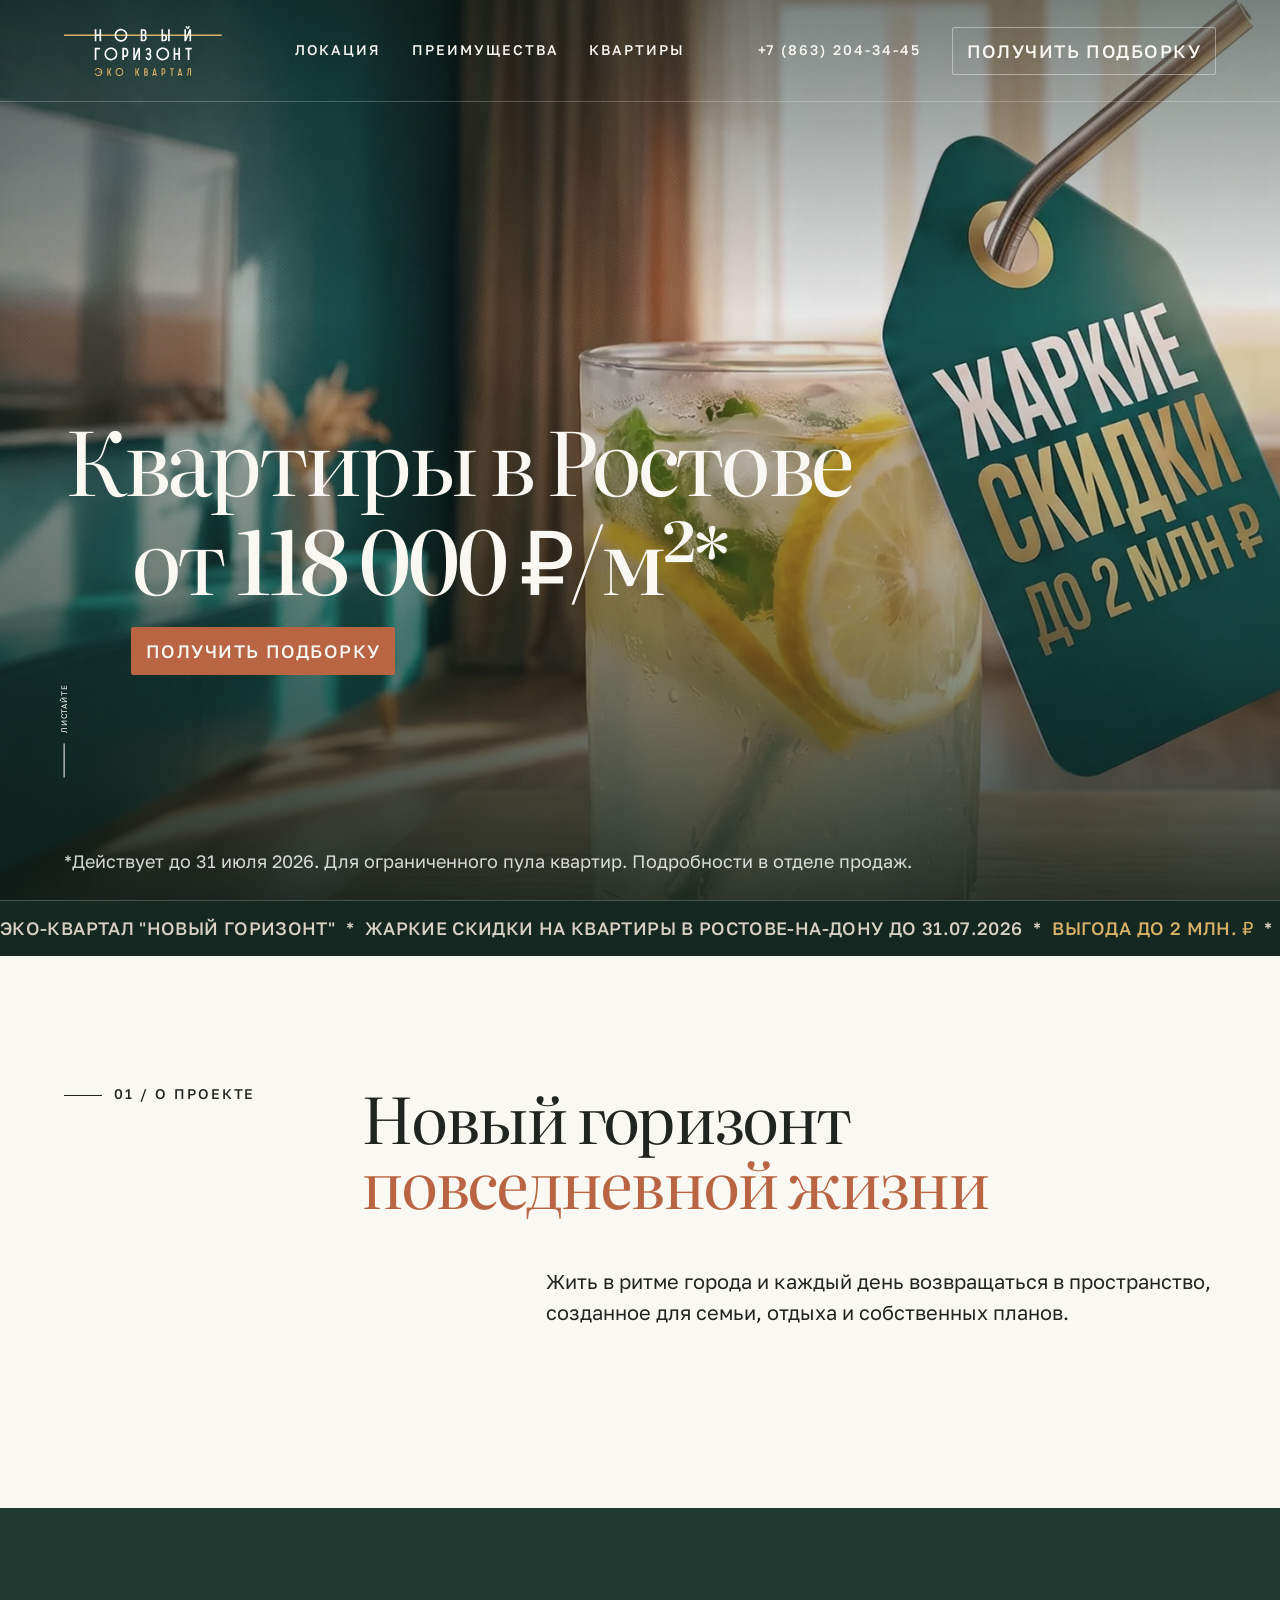
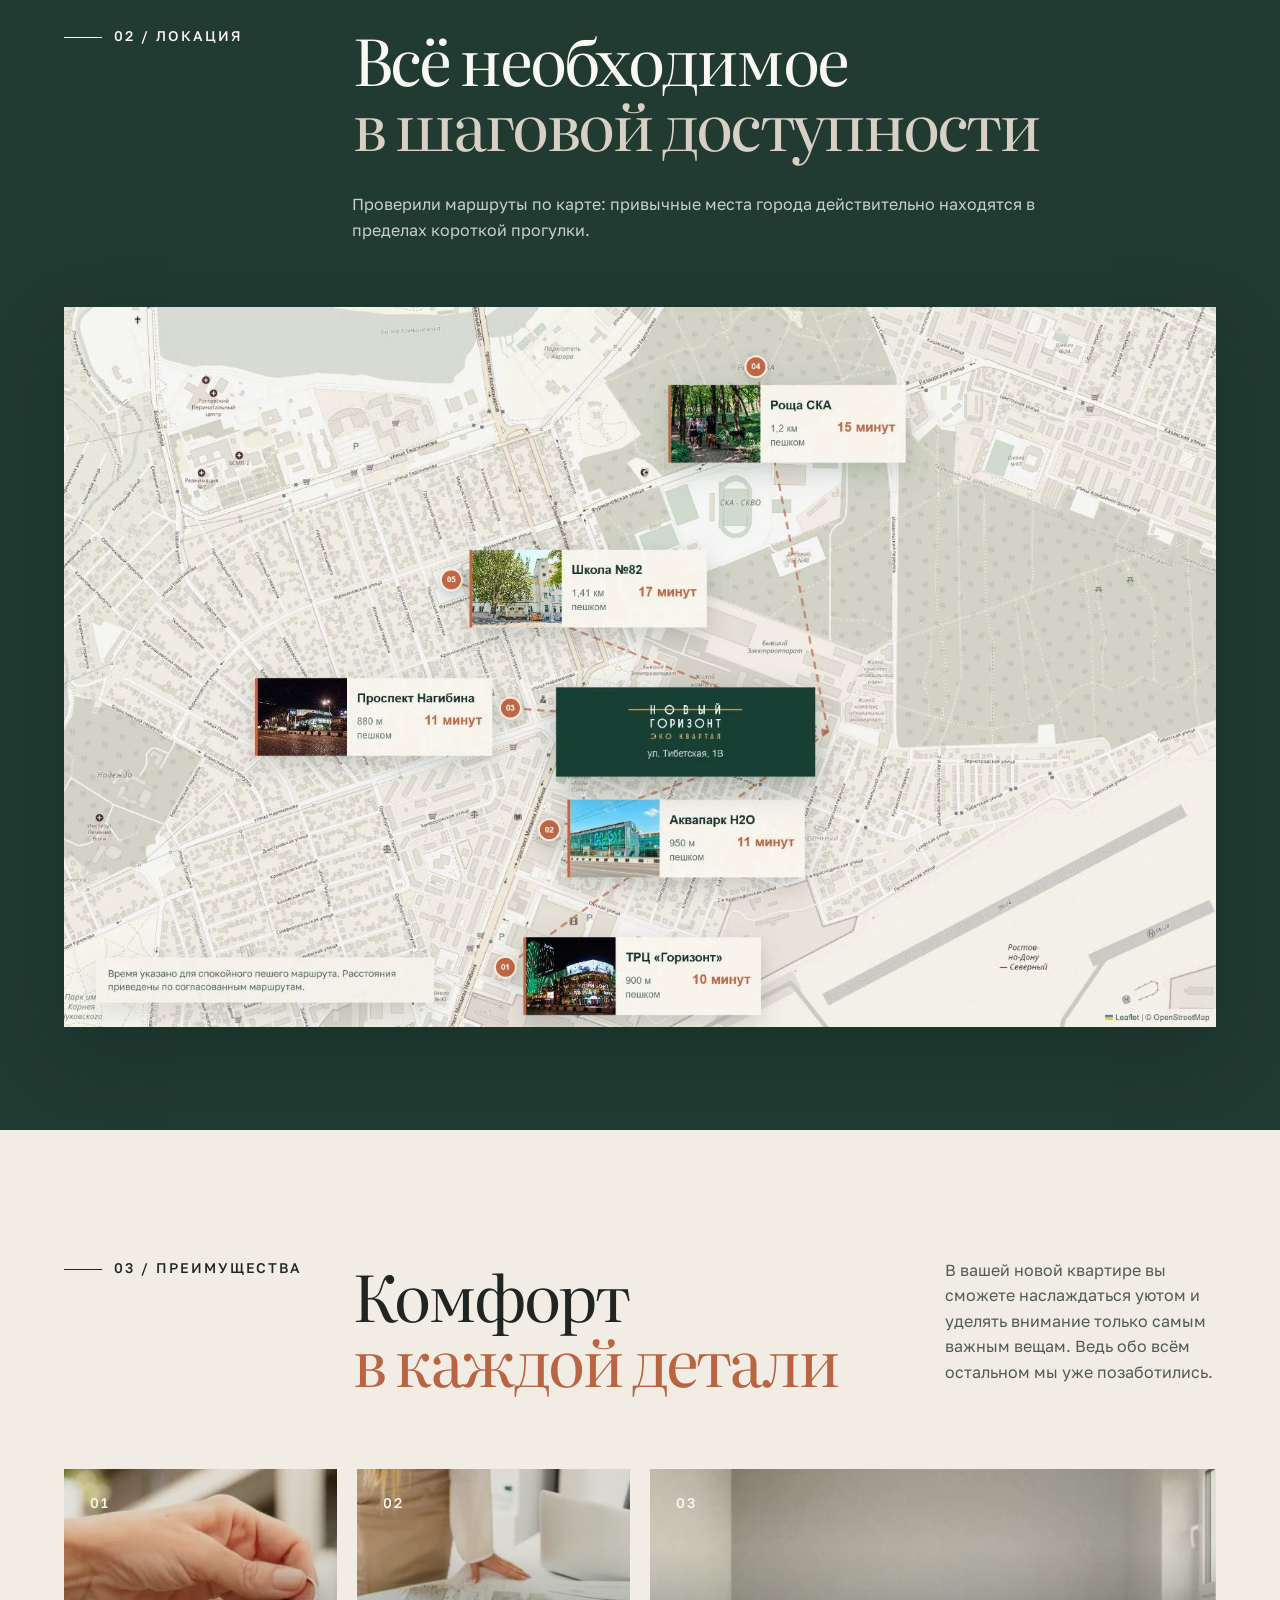
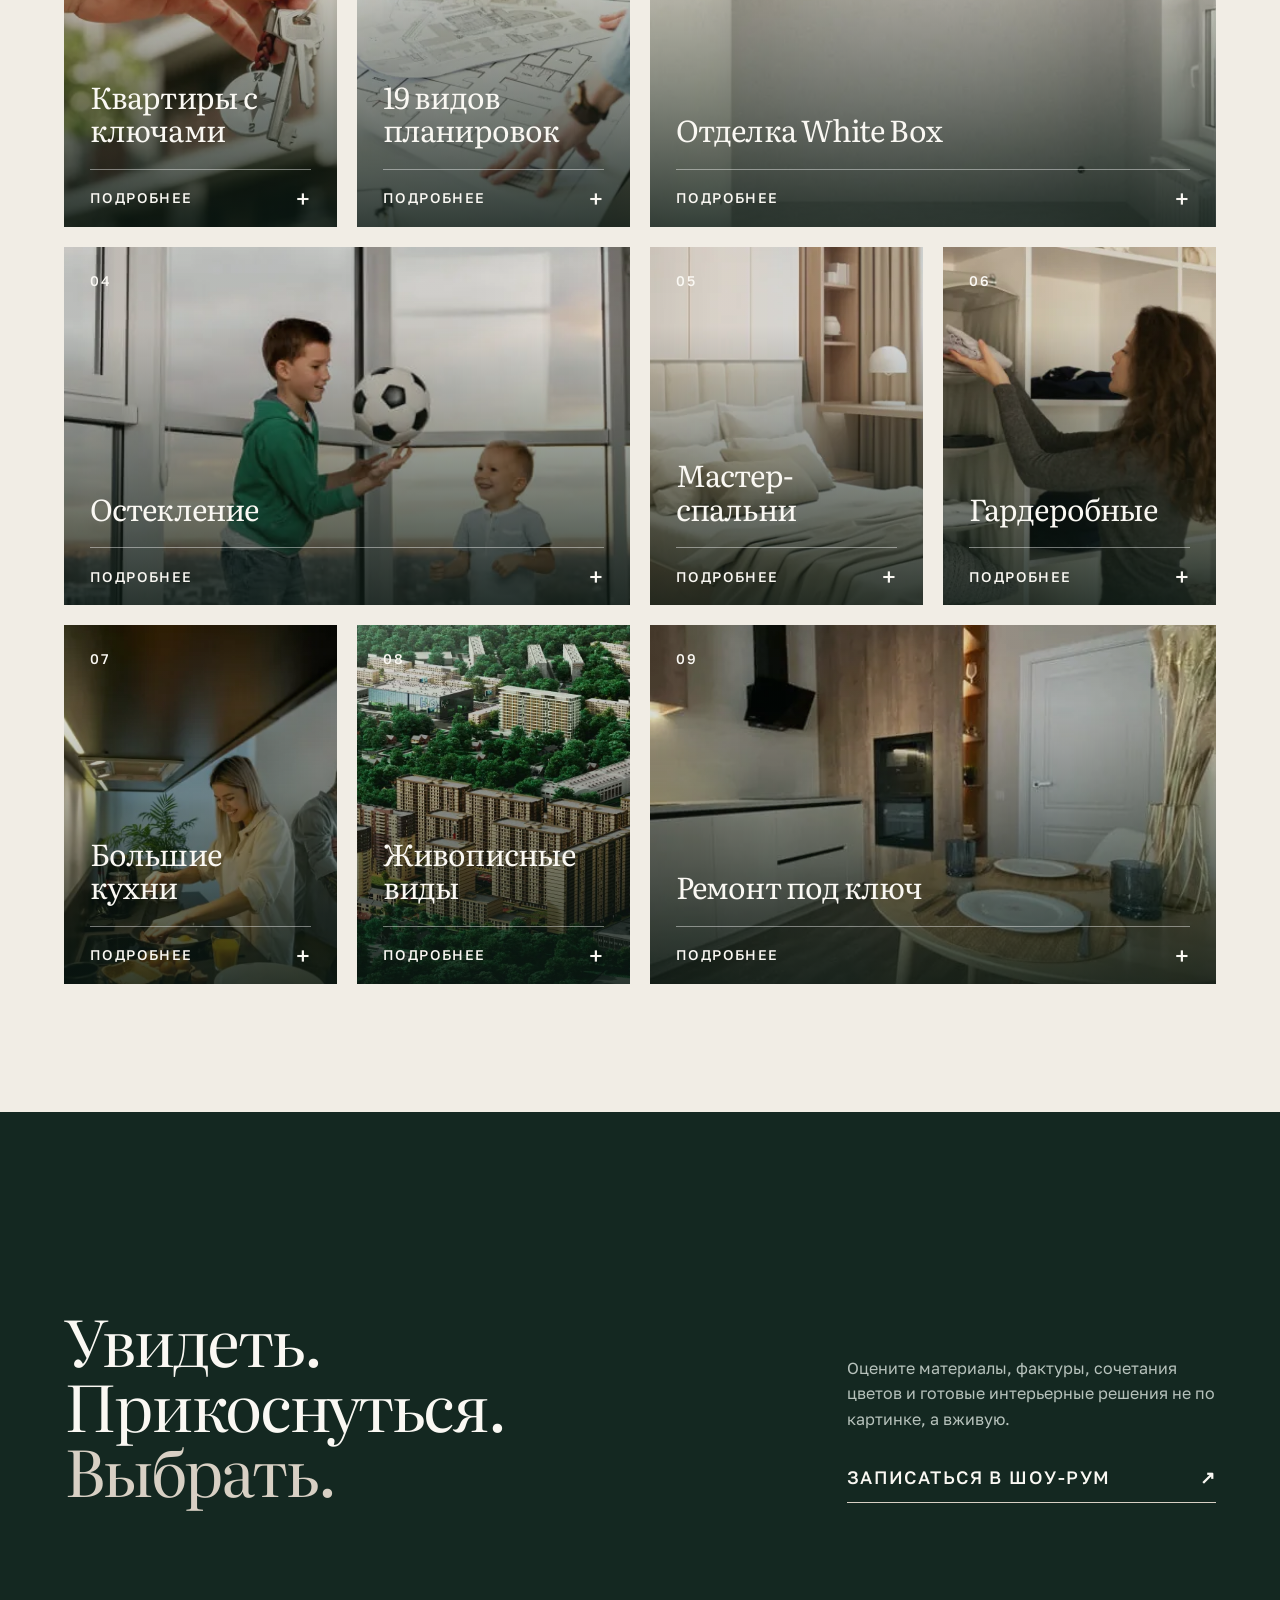
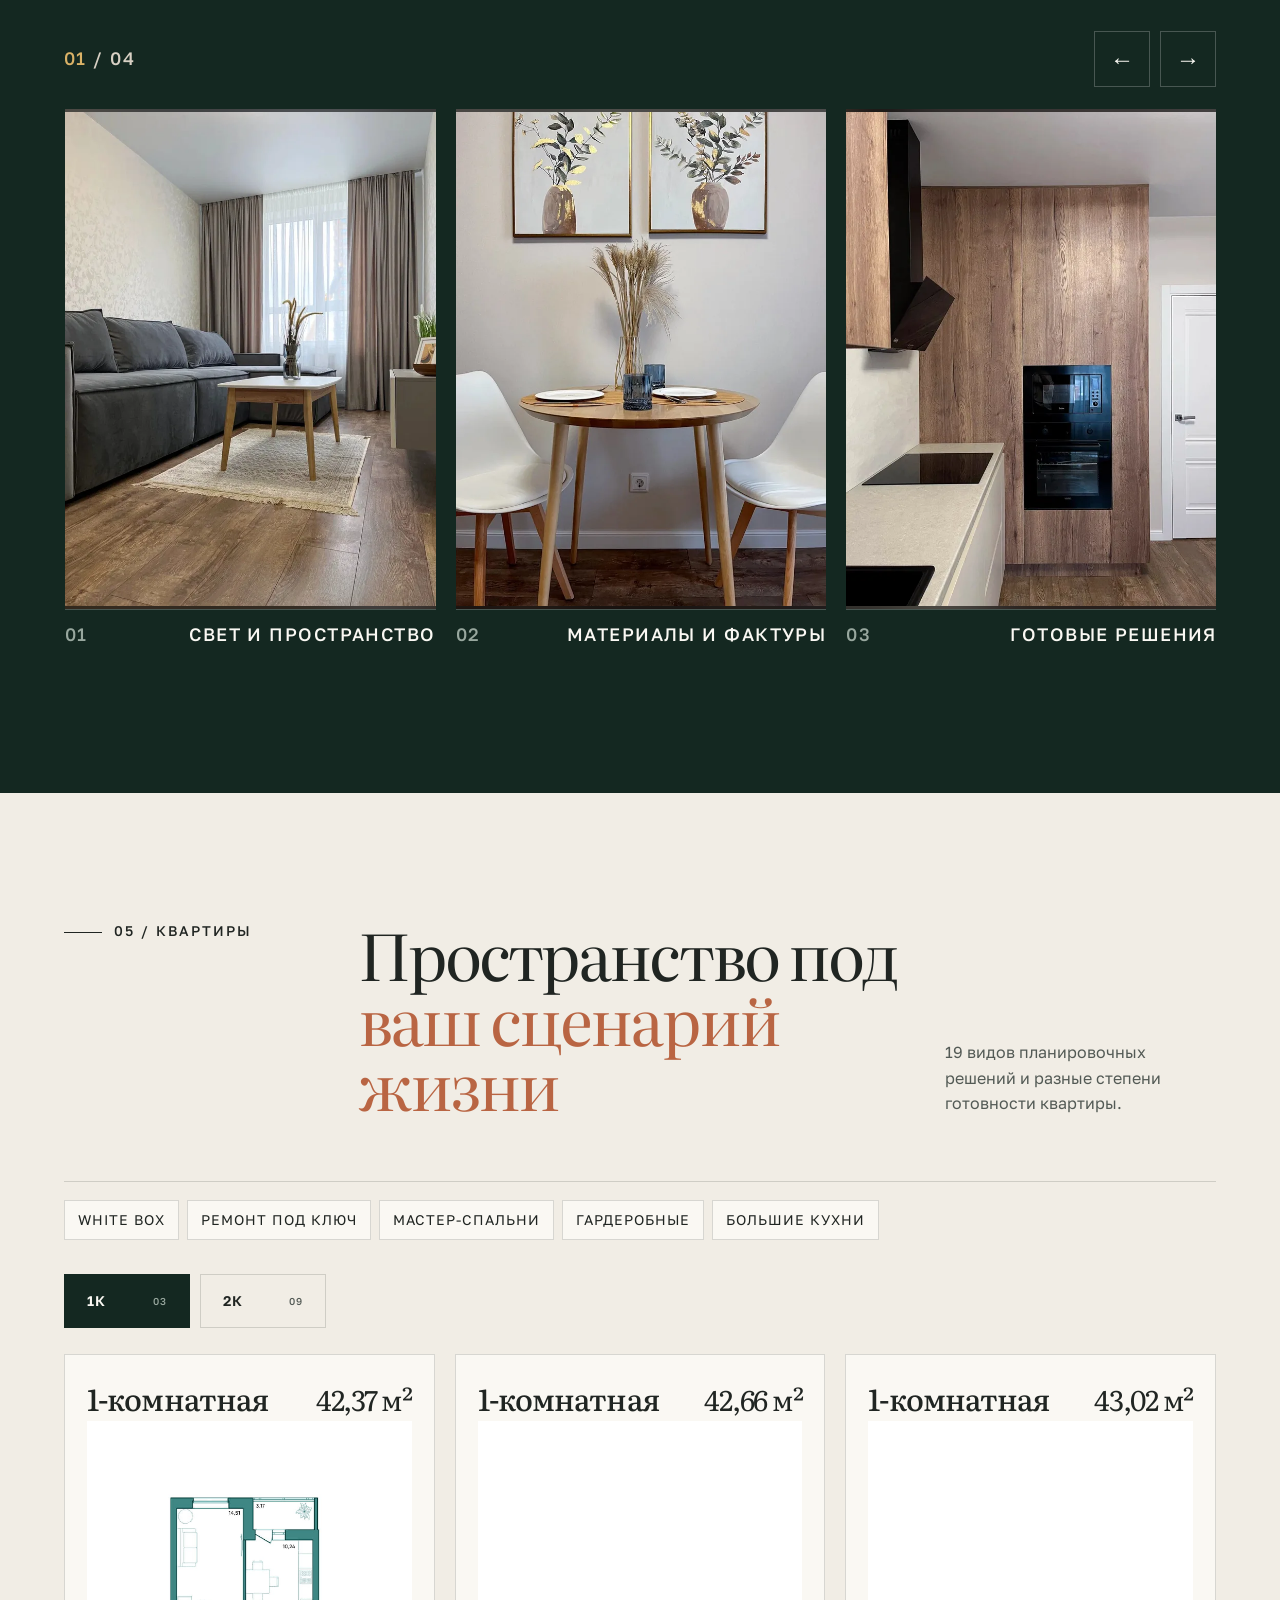
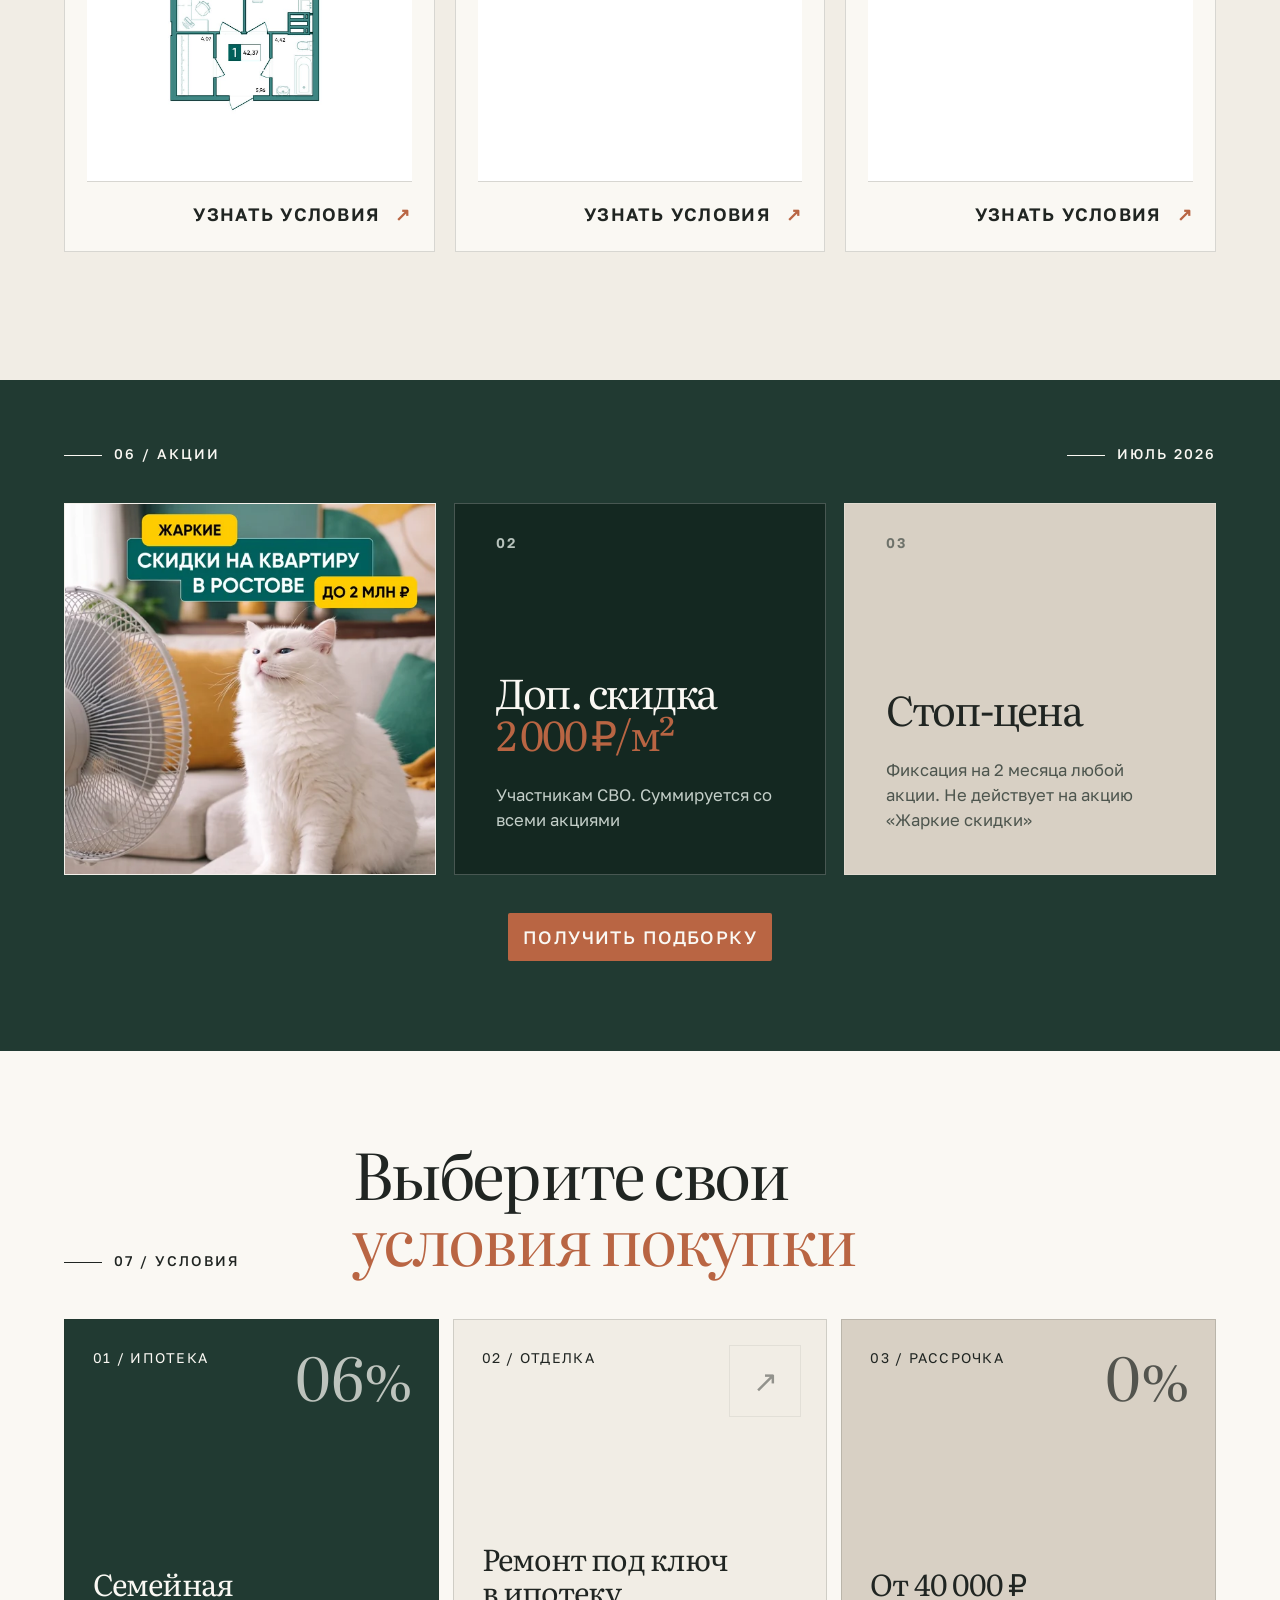
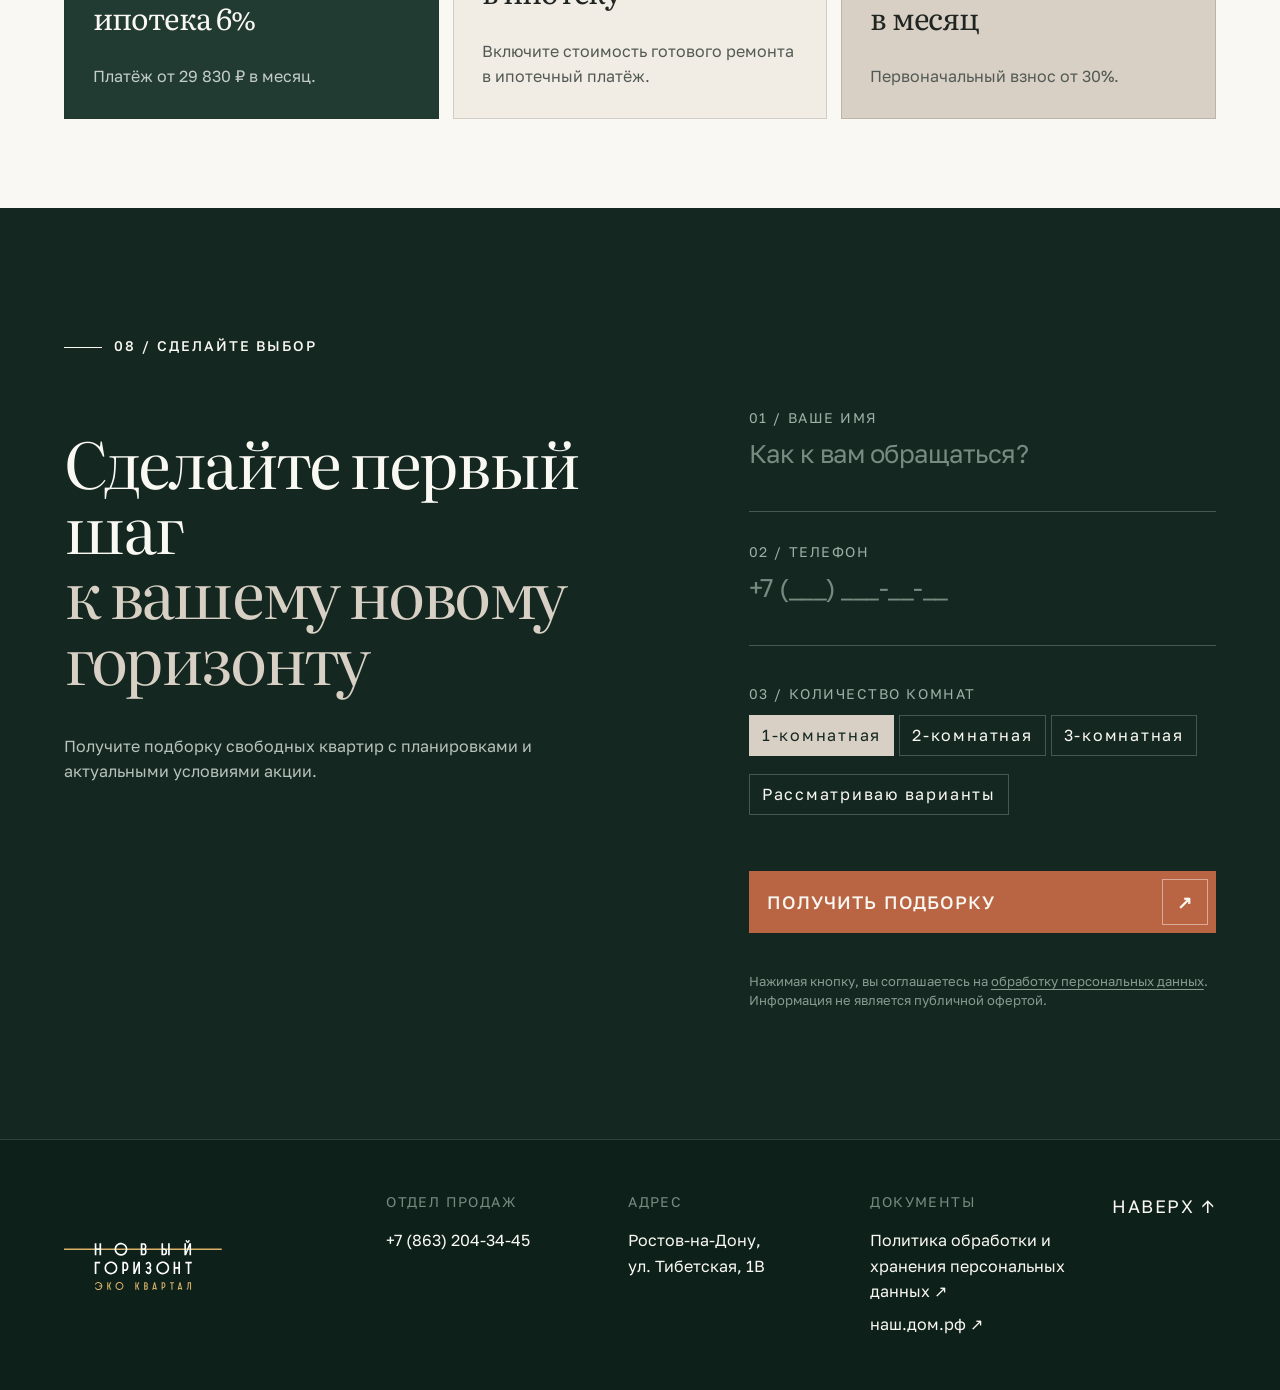
==== commit f6d1f784: "Improve mobile hero offer visibility" ====
--- a/index.html
+++ b/index.html
@@ -2,6 +2,18 @@
 <html lang="ru">
 <head>
   <meta charset="utf-8" />
+  <!-- Yandex.Metrika counter -->
+  <script type="text/javascript">
+    (function(m,e,t,r,i,k,a){
+        m[i]=m[i]||function(){(m[i].a=m[i].a||[]).push(arguments)};
+        m[i].l=1*new Date();
+        for (var j = 0; j < document.scripts.length; j++) {if (document.scripts[j].src === r) { return; }}
+        k=e.createElement(t),a=e.getElementsByTagName(t)[0],k.async=1,k.src=r,a.parentNode.insertBefore(k,a)
+    })(window, document,'script','https://mc.yandex.ru/metrika/tag.js', 'ym');
+
+    ym(74982469, 'init', {webvisor:true, clickmap:true, referrer: document.referrer, url: location.href, accurateTrackBounce:true, trackLinks:true});
+  </script>
+  <!-- /Yandex.Metrika counter -->
   <meta name="viewport" content="width=device-width, initial-scale=1" />
   <meta name="theme-color" content="#063e33" />
   <meta name="description" content="Жаркие скидки в ЖК «Новый Горизонт» — до 2 000 000 ₽. Квартиры от 118 000 ₽/м²." />
@@ -122,6 +134,7 @@
   }
 }
 .hero__veil { position: absolute; inset: 0; background: linear-gradient(180deg, rgba(13,28,23,.55) 0%, rgba(13,28,23,.08) 35%, rgba(13,28,23,.4) 70%, rgba(13,28,23,.86) 100%), linear-gradient(90deg, rgba(13,28,23,.38), transparent 58%); }
+.hero__mobile-sale { display: none; }
 .hero__meta { position: absolute; top: 130px; left: var(--gutter); right: var(--gutter); display: flex; justify-content: space-between; font-size: var(--copy-large); letter-spacing: .01em; text-transform: none; }
 .hero__sun { position: absolute; top: 140px; right: var(--gutter); width: auto; aspect-ratio: auto; display: flex; align-items: baseline; gap: 7px; padding: 11px 14px; border: 1px solid rgba(255,255,255,.45); border-radius: 0; background: rgba(20,40,33,.45); color: var(--ivory); transform: none; animation: none; backdrop-filter: blur(8px); }
 .hero__sun span { font-size: 10px; letter-spacing: .12em; text-transform: uppercase; }
@@ -381,7 +394,49 @@
 
   .hero { min-height: 760px; }
   .hero__media { inset: -3%; }
-  .hero__media img { object-position: 22% center; }
+  .hero__media img { object-position: 18% center; }
+  .hero__mobile-sale {
+    position: absolute;
+    z-index: 3;
+    top: 126px;
+    right: var(--gutter);
+    width: min(46vw, 184px);
+    min-height: 118px;
+    display: flex;
+    flex-direction: column;
+    justify-content: flex-end;
+    gap: 7px;
+    padding: 30px 16px 16px;
+    overflow: hidden;
+    border: 1px solid rgba(255,255,255,.5);
+    background: #0d6257;
+    box-shadow: 0 18px 38px rgba(10,24,19,.24);
+    color: var(--ivory);
+    transform: rotate(-3deg);
+    transform-origin: center;
+  }
+  .hero__mobile-sale::before {
+    content: '';
+    position: absolute;
+    top: 11px;
+    left: 15px;
+    width: 13px;
+    height: 13px;
+    border: 3px solid var(--logo-gold);
+    border-radius: 50%;
+    background: var(--forest-deep);
+  }
+  .hero__mobile-sale strong {
+    font: 600 clamp(20px, 5.5vw, 24px)/1.04 var(--sans);
+    letter-spacing: .025em;
+    text-transform: uppercase;
+  }
+  .hero__mobile-sale span {
+    color: var(--logo-gold);
+    font: 600 clamp(15px, 4.2vw, 18px)/1.05 var(--sans);
+    letter-spacing: .045em;
+    text-transform: uppercase;
+  }
   .hero__meta { top: 88px; left: var(--gutter); right: var(--gutter); }
   .hero__meta span:nth-child(2) { display: none; }
   .hero__sun { top: 120px; right: var(--gutter); padding: 9px 11px; }
@@ -484,6 +539,7 @@
   .hero h1 { font-size: 15.5vw; }
   .hero__offer { margin-left: 0; }
   .hero__main-cta { margin-left: 0; }
+  .hero__mobile-sale { right: 12px; width: min(47vw, 176px); }
   .manifesto h2, .location h2, .benefits h2, .showroom h2, .readiness h2, .apartments h2, .purchase h2, .request h2 { font-size: 41px; }
   .comfort-card, .comfort-card--wide { flex-basis: min(86vw, 360px); height: 480px; }
   .comfort-card__body strong { font-size: 30px; }
@@ -745,7 +801,8 @@
 
   .hero h1,
   .hero h1.hero__price-title {
-    font-size: 38px;
+    font-size: clamp(42px, 11.2vw, 50px);
+    line-height: .96;
   }
 
   .manifesto h2,
@@ -784,6 +841,11 @@
 
 @media (max-width: 480px) {
   .hero__main-cta { margin-left: 0; }
+}
+
+@media (max-width: 420px) {
+  .site-header { gap: 0; }
+  .site-header .brand__logo { width: 88px; }
 }
 
 /* Шоу-рум: три уровня — заголовок, основной текст и единый служебный стиль. */
@@ -801,6 +863,19 @@
   </style>
 </head>
 <body>
+  <!-- Roistat Counter Start -->
+  <script>
+  (function(w, d, s, h, id) {
+      w.roistatProjectId = id; w.roistatHost = h; w.roistatPage = d.location.href; w.roistatReferrer = d.referrer;
+      var p = d.location.protocol == "https:" ? "https://" : "http://";
+      var u = /^.*roistat_visit=[^;]+(.*)?$/.test(d.cookie) ? "/dist/module.js" : "/api/site/1.0/"+id+"/init?referrer="+encodeURIComponent(d.location.href);
+      var js = d.createElement(s); js.charset="UTF-8"; js.async = 1; js.src = p+h+u; var js2 = d.getElementsByTagName(s)[0]; js2.parentNode.insertBefore(js, js2);
+  })(window, document, 'script', 'cloud.roistat.com', '1fae498a6e781a535e2f12d91cf56c4b');
+  </script>
+  <!-- Roistat Counter End -->
+  <!-- Yandex.Metrika counter -->
+  <noscript><div><img src="https://mc.yandex.ru/watch/74982469" style="position:absolute; left:-9999px;" alt="" /></div></noscript>
+  <!-- /Yandex.Metrika counter -->
   <a class="skip-link" href="#main">К содержанию</a>
   <div class="noise" aria-hidden="true"></div>
   <div class="cursor" aria-hidden="true"><span>Смотреть</span></div>
@@ -825,6 +900,10 @@
         </picture>
       </div>
       <div class="hero__veil"></div>
+      <div class="hero__mobile-sale" aria-label="Жаркие скидки до 2 миллионов рублей">
+        <strong>Жаркие скидки</strong>
+        <span>до 2 млн ₽</span>
+      </div>
       <div class="hero__content">
         <h1 class="hero__price-title"><span>Квартиры в Ростове</span><span class="hero__title-indent">от <strong>118 000 ₽/м²*</strong></span></h1>
         <a class="round-link hero__main-cta" href="#request" data-cursor="Выбрать"><span>Получить подборку</span></a>
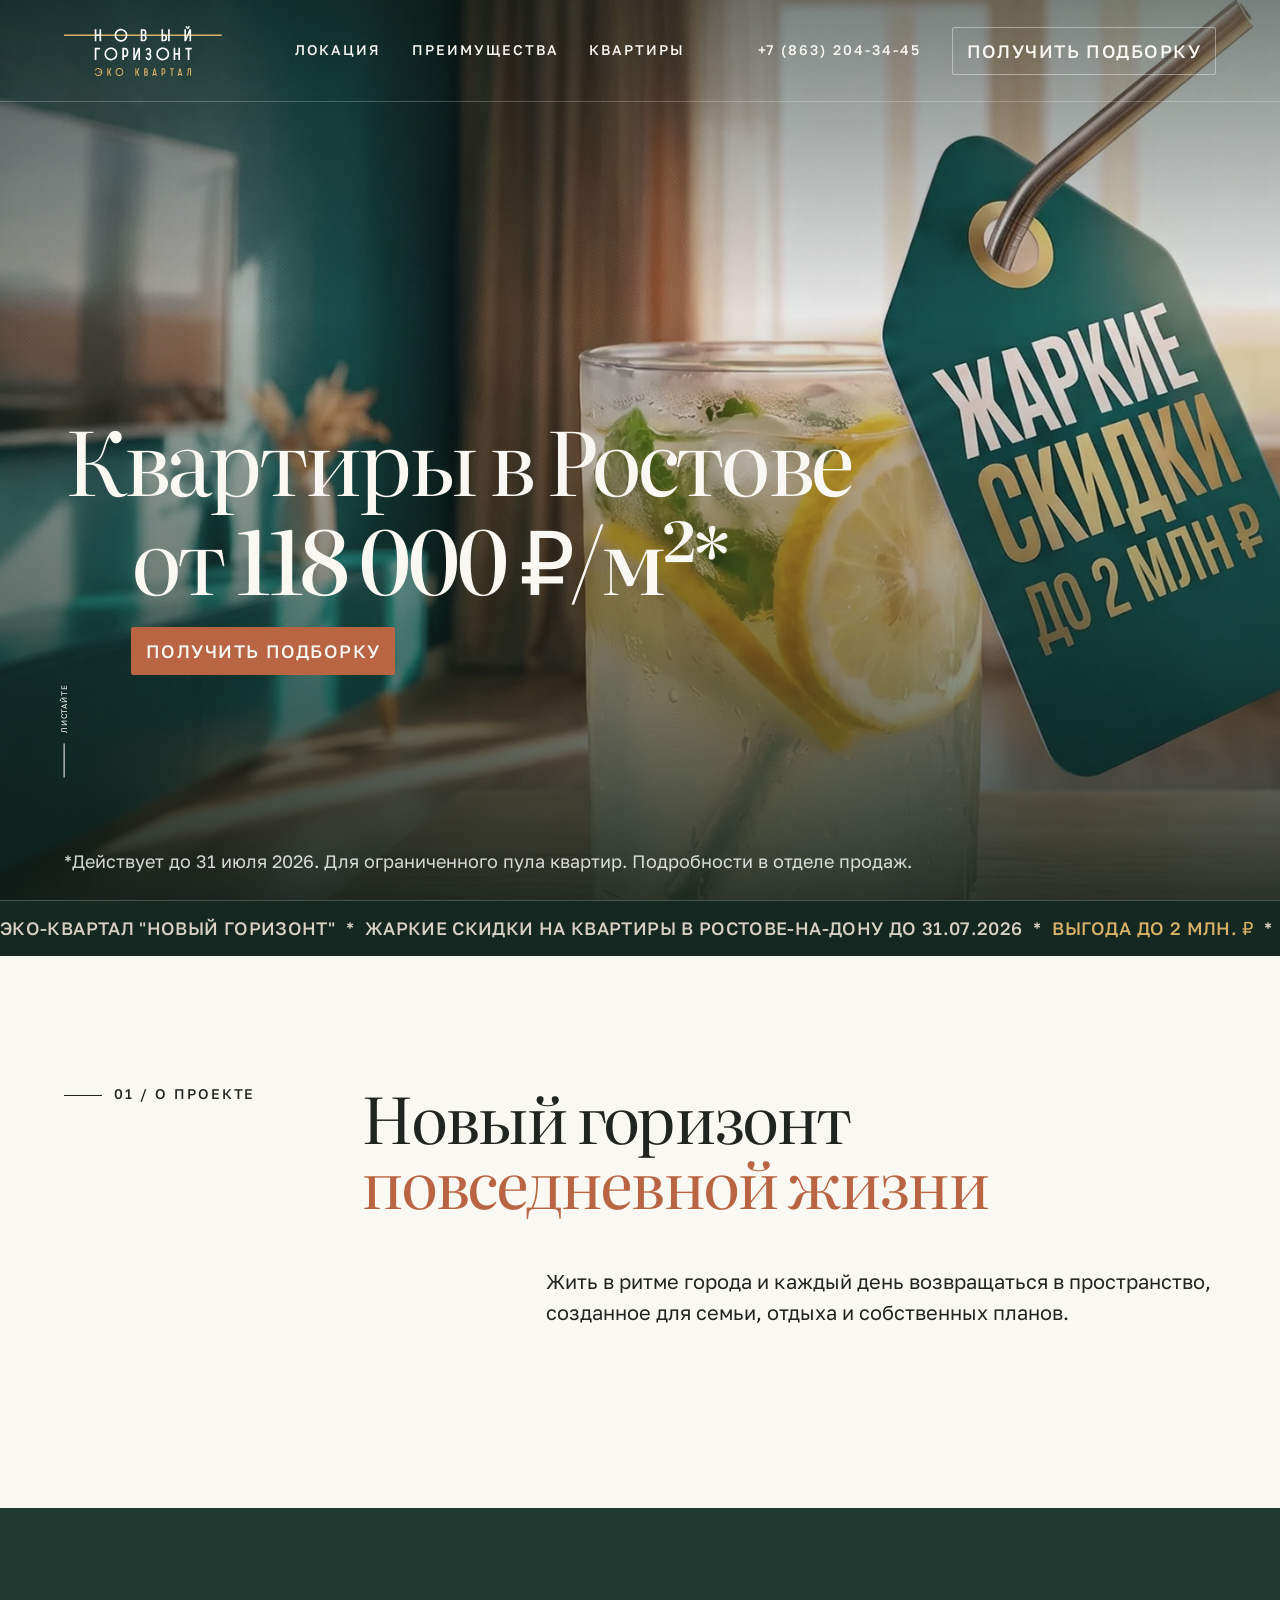
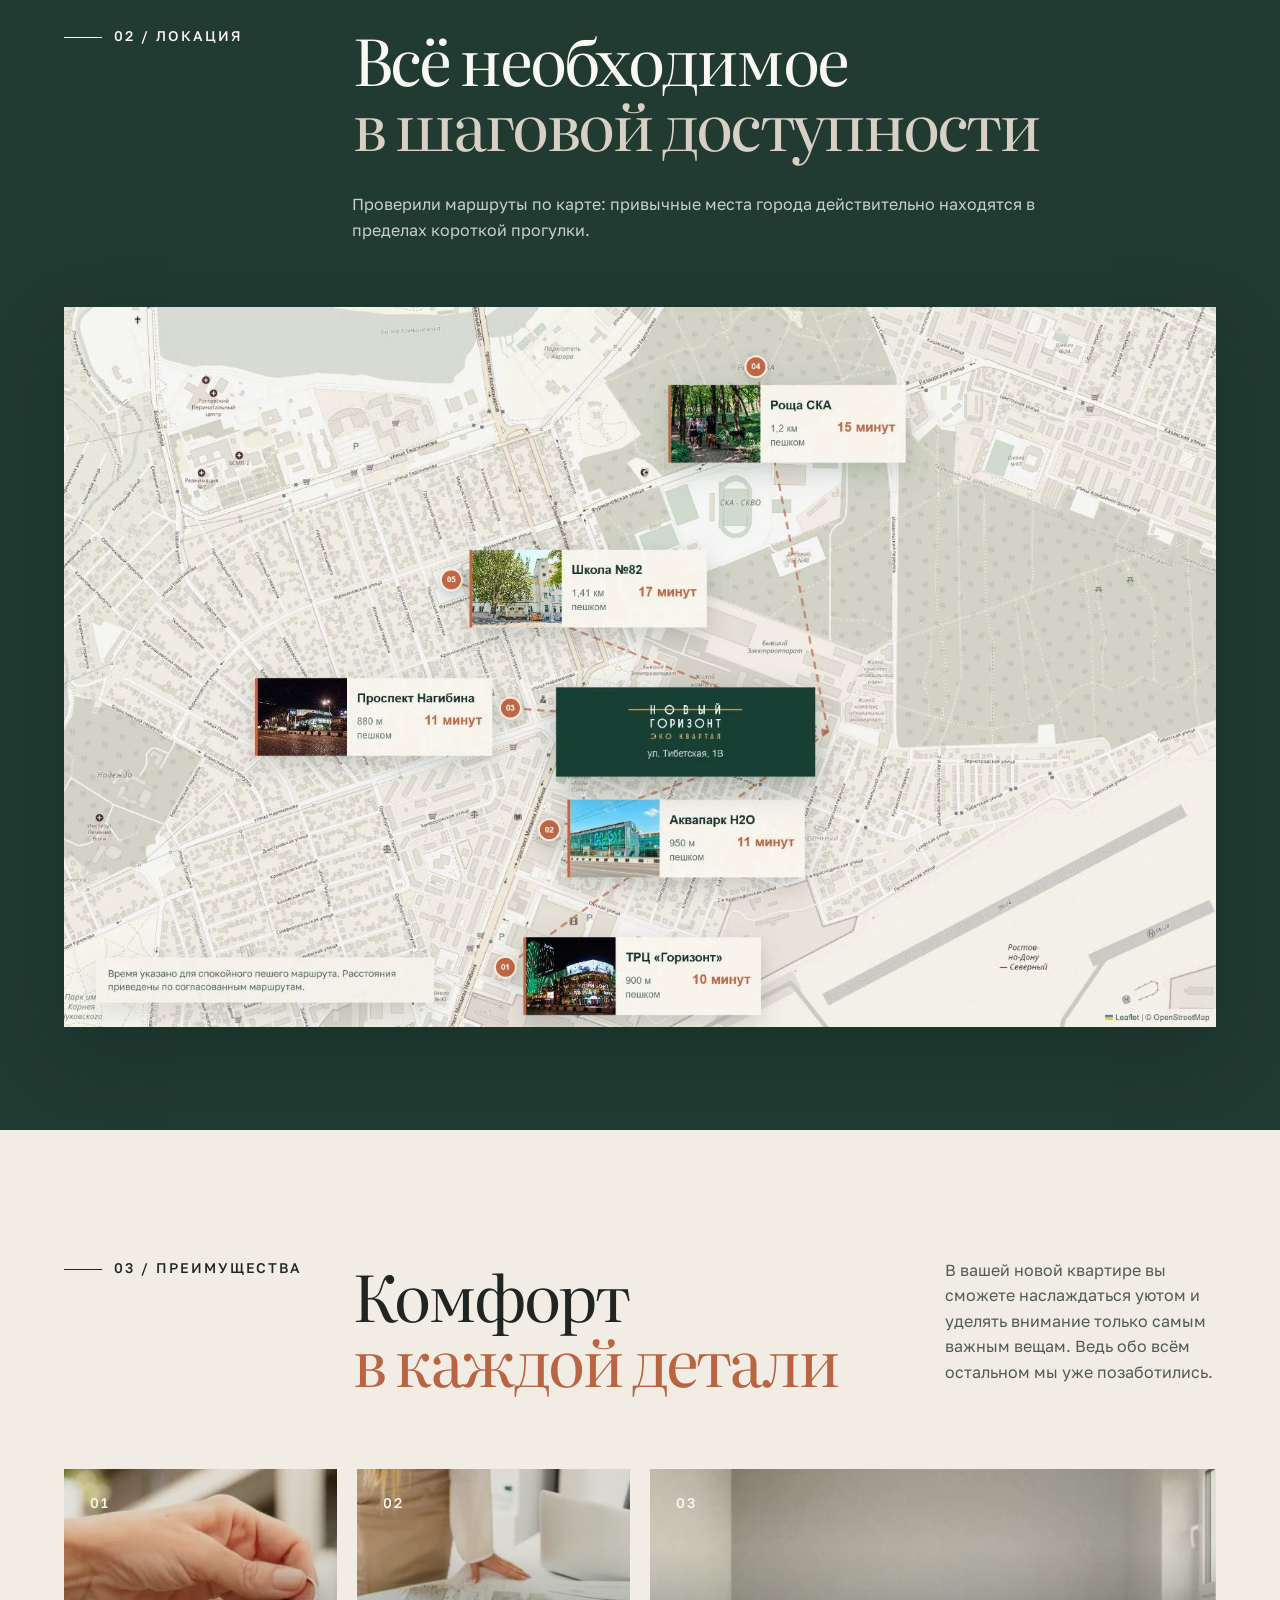
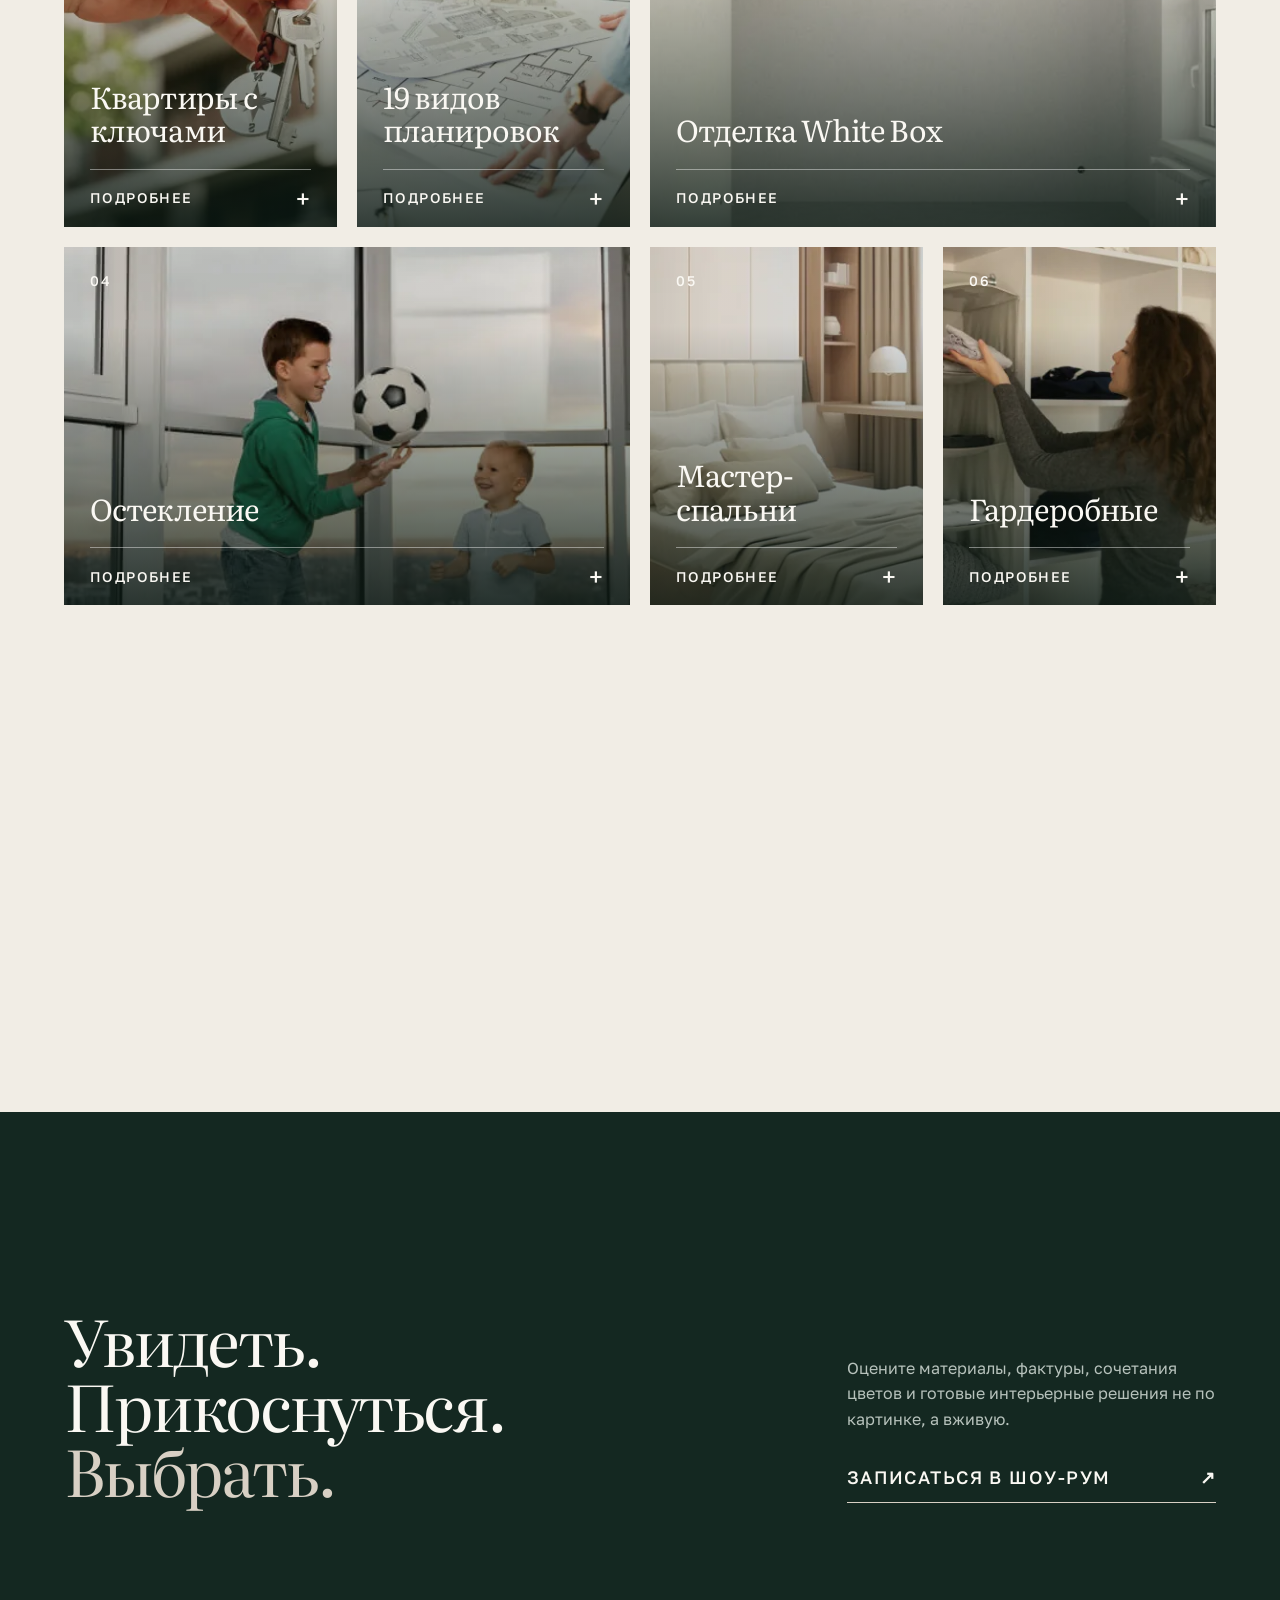
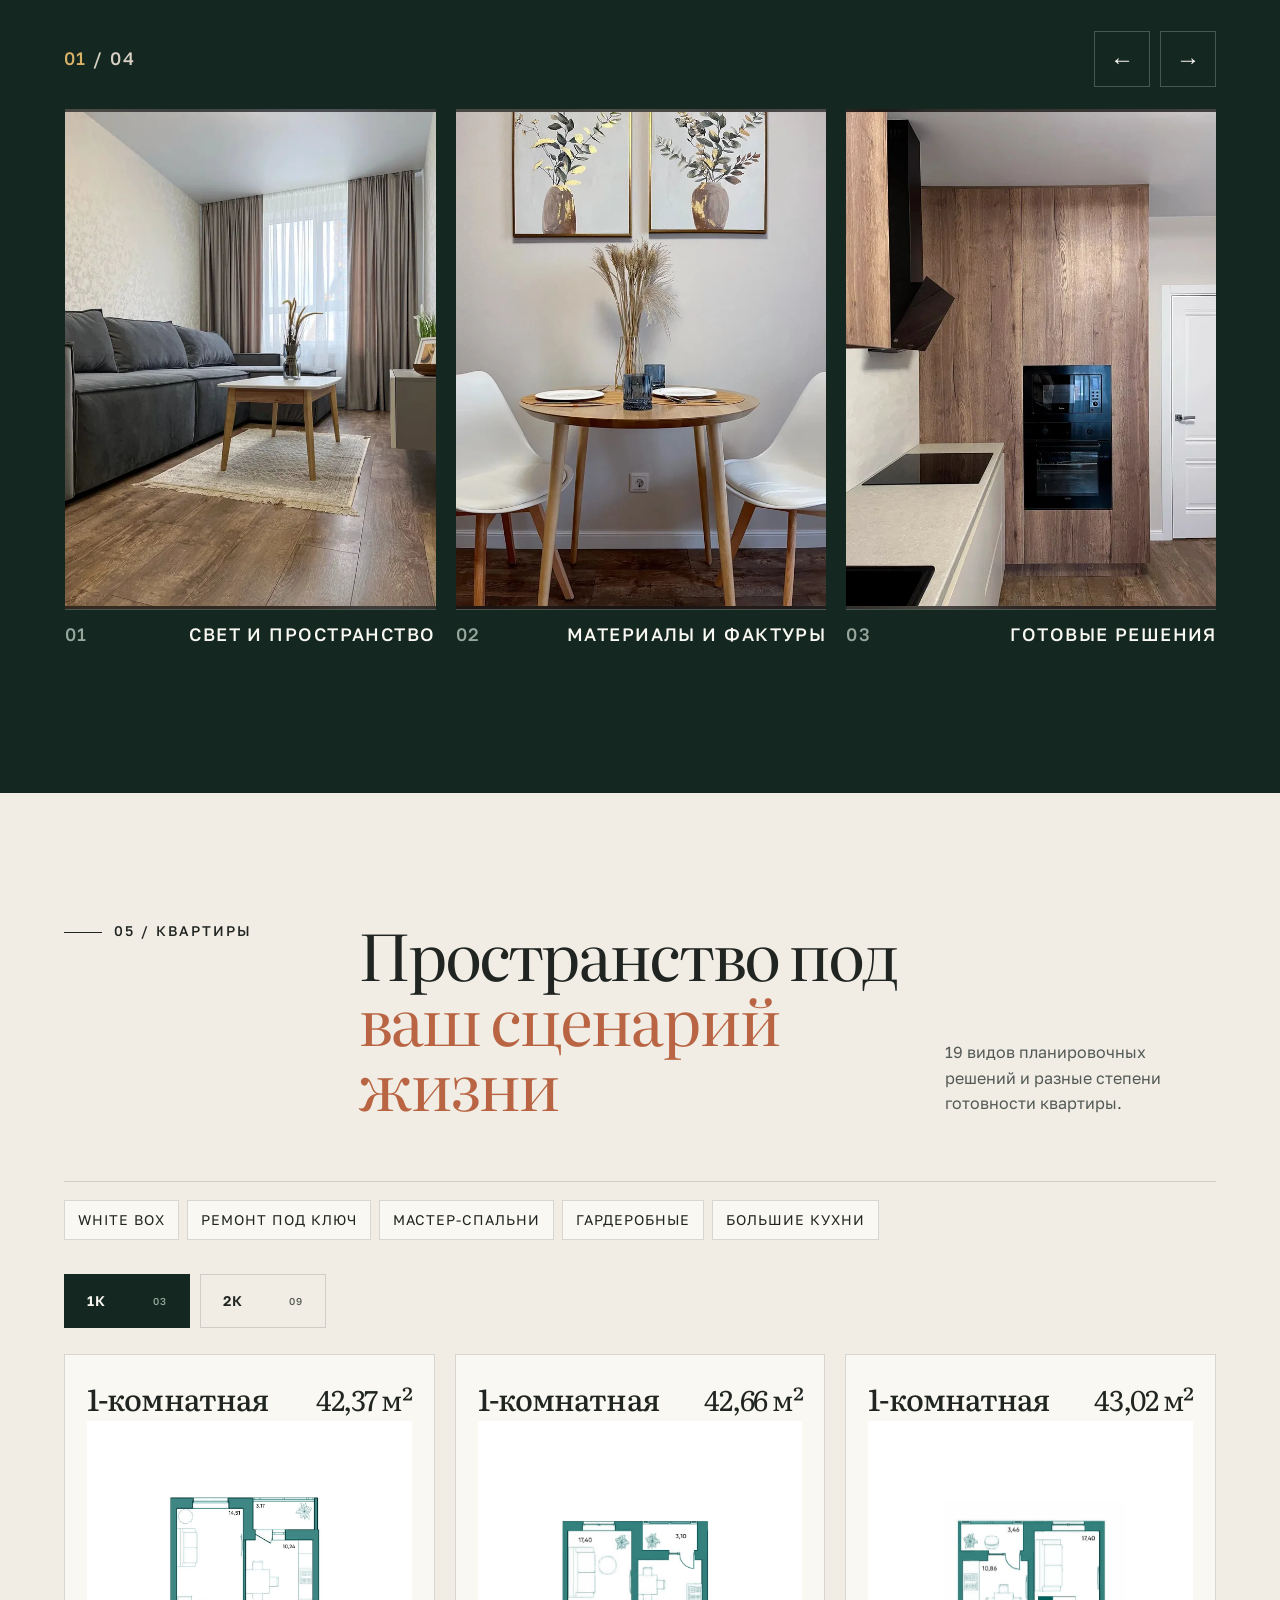
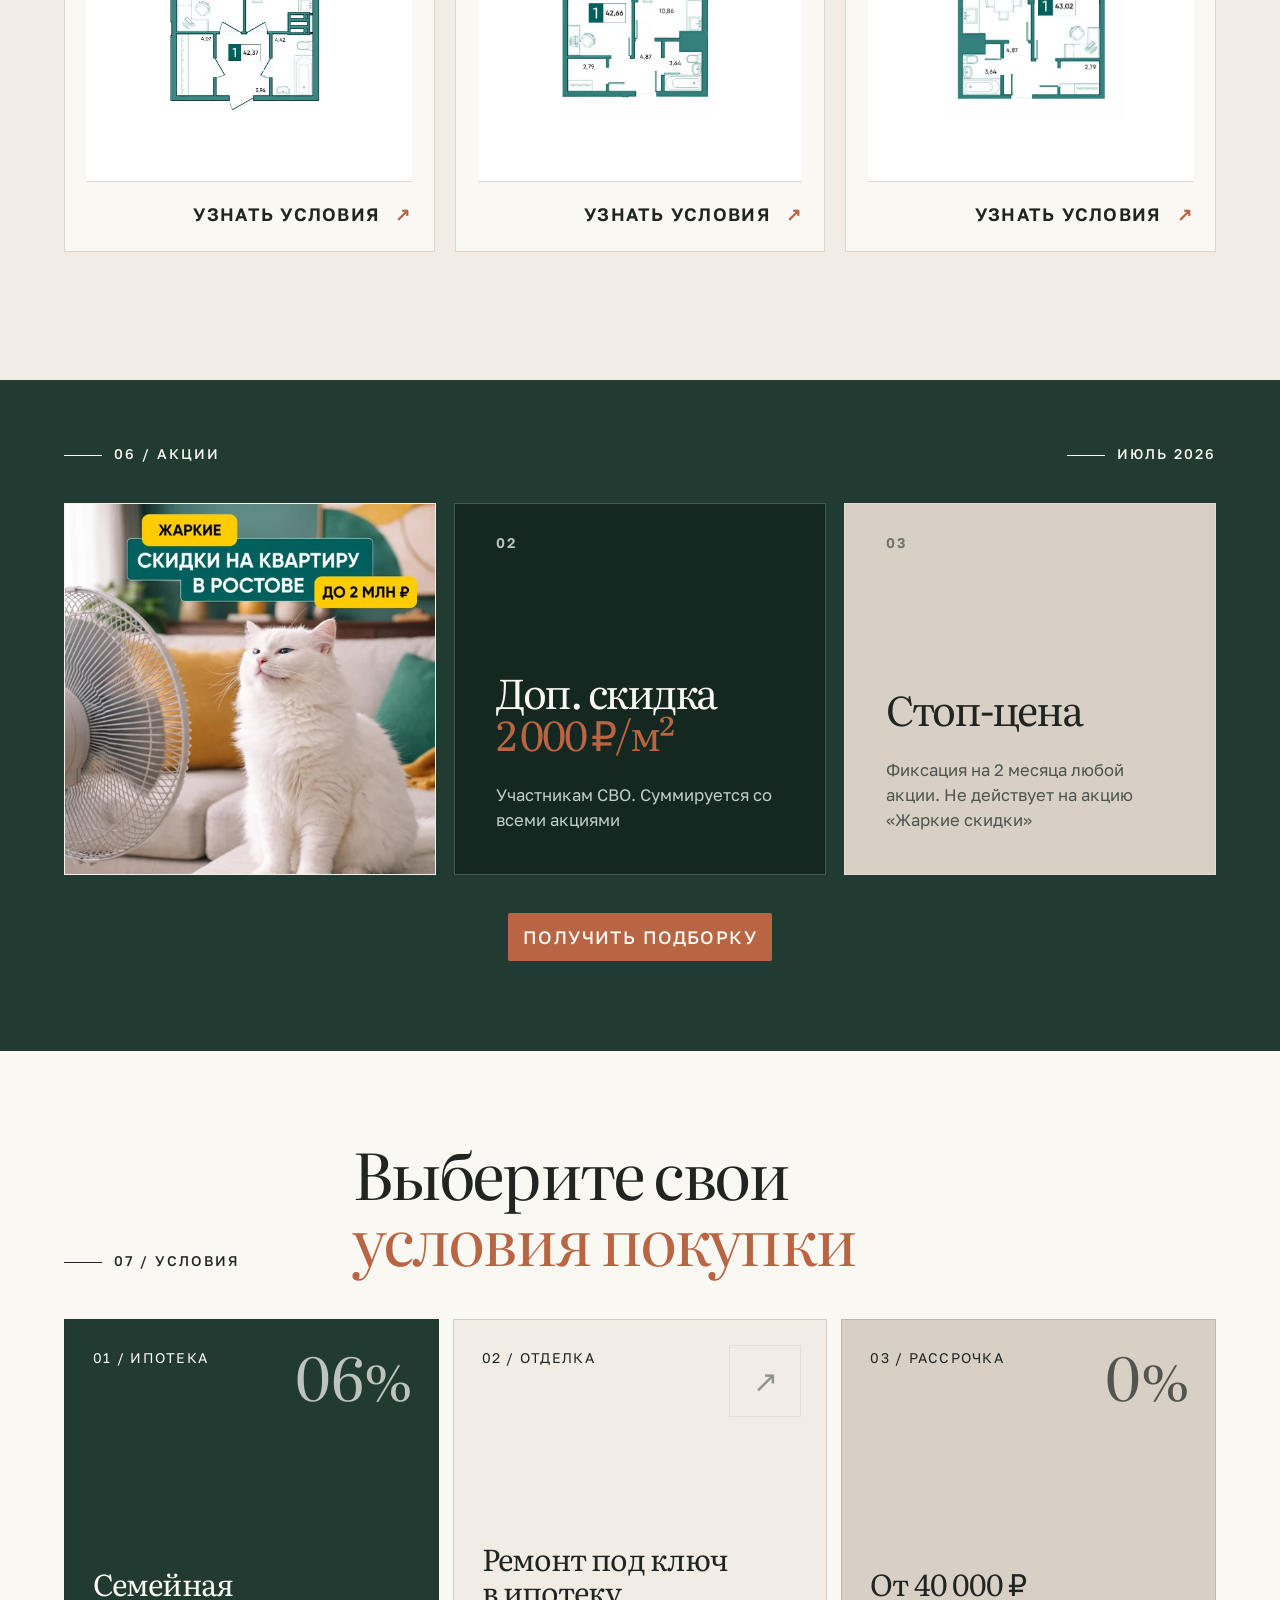
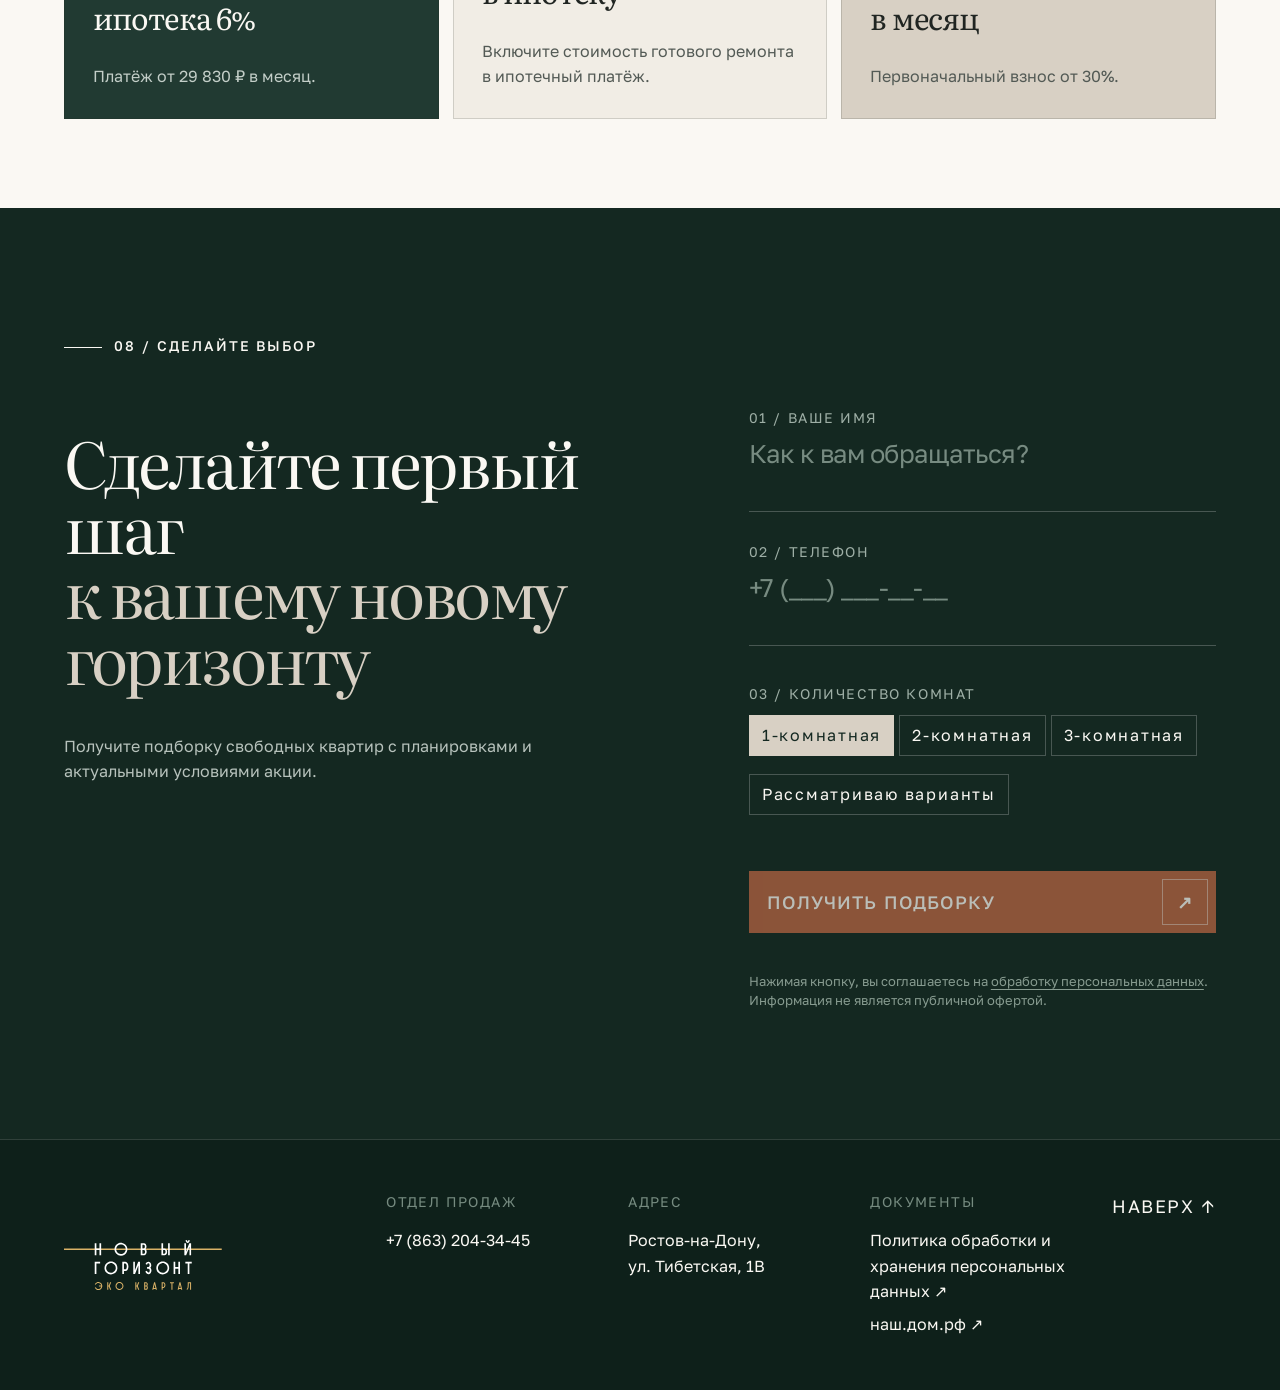
==== commit 9aa8a4ec: "Integrate lead form with Roistat" ====
--- a/index.html
+++ b/index.html
@@ -342,7 +342,8 @@
 .lead-form button b { width: 46px; height: 46px; display: grid; place-items: center; border: 1px solid rgba(255,255,255,.45); font-size: 18px; transition: transform .25s; }
 .lead-form button:hover b { transform: translate(2px,-2px); }
 .lead-form button:focus-visible { outline: 2px solid var(--ivory); outline-offset: 4px; }
-.lead-form button:disabled { cursor: wait; opacity: .72; }
+.lead-form button:disabled { cursor: not-allowed; opacity: .72; }
+.lead-form button[aria-busy="true"] { cursor: wait; }
 .form-status { min-height: 20px; margin-top: 12px; color: var(--stone); font-size: 11px; }
 .form-status.is-error { color: #ffc2b1; }
 .form-status.is-success { color: #cfe7d9; }
@@ -1105,11 +1106,11 @@
 
     <section class="request section" id="request">
       <div class="request__copy"><p class="kicker reveal">08 / Сделайте выбор</p><h2 class="reveal">Сделайте первый шаг<br /><em>к вашему новому горизонту</em></h2><p class="reveal">Получите подборку свободных квартир с планировками и актуальными условиями акции.</p></div>
-      <form class="lead-form reveal" data-lead-endpoint="" novalidate>
+      <form class="lead-form reveal" novalidate>
         <label><span>01 / Ваше имя</span><input type="text" name="name" autocomplete="name" placeholder="Как к вам обращаться?" minlength="2" aria-describedby="name-error" required /><small class="form-field-error" id="name-error" aria-live="polite"></small></label>
         <label><span>02 / Телефон</span><input type="tel" name="phone" autocomplete="tel" inputmode="tel" maxlength="18" placeholder="+7 (___) ___-__-__" aria-describedby="phone-error" required /><small class="form-field-error" id="phone-error" aria-live="polite"></small></label>
-        <fieldset><legend>03 / Количество комнат</legend><label><input type="radio" name="rooms" value="1" checked /><span>1-комнатная</span></label><label><input type="radio" name="rooms" value="2" /><span>2-комнатная</span></label><label><input type="radio" name="rooms" value="3" /><span>3-комнатная</span></label><label><input type="radio" name="rooms" value="any" /><span>Рассматриваю варианты</span></label></fieldset>
-        <button type="submit"><span data-submit-label>Получить подборку</span><b aria-hidden="true">↗</b></button>
+        <fieldset><legend>03 / Количество комнат</legend><label><input type="radio" name="rooms" value="1-комнатная" checked /><span>1-комнатная</span></label><label><input type="radio" name="rooms" value="2-комнатная" /><span>2-комнатная</span></label><label><input type="radio" name="rooms" value="3-комнатная" /><span>3-комнатная</span></label><label><input type="radio" name="rooms" value="Рассматриваю варианты" /><span>Рассматриваю варианты</span></label></fieldset>
+        <button type="submit" data-roistat-submit disabled><span data-submit-label>Получить подборку</span><b aria-hidden="true">↗</b></button>
         <p class="form-status" role="status" aria-live="polite"></p>
         <p class="form-legal">Нажимая кнопку, вы соглашаетесь на <a href="https://zhk-noviy-gorizont.ru/privacy-policy/" target="_blank" rel="noopener">обработку персональных данных</a>. Информация не является публичной офертой.</p>
       </form>
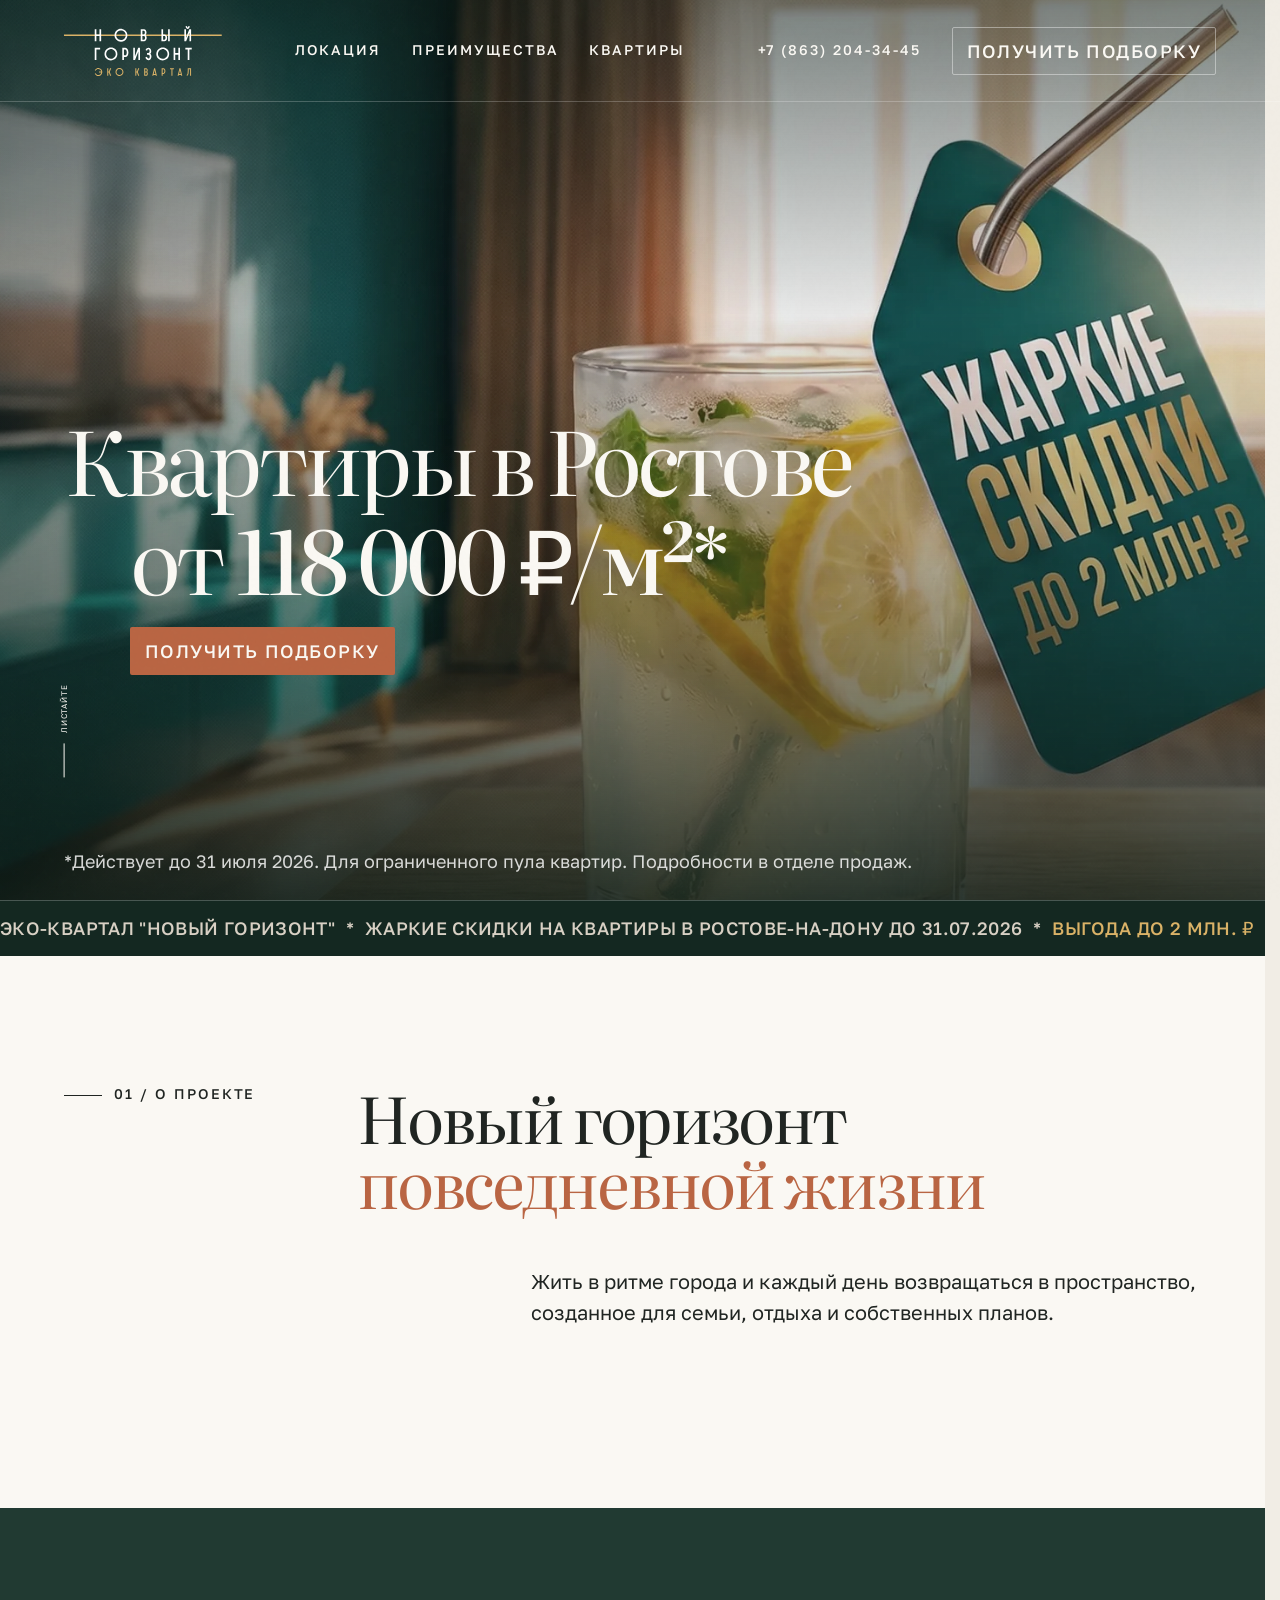
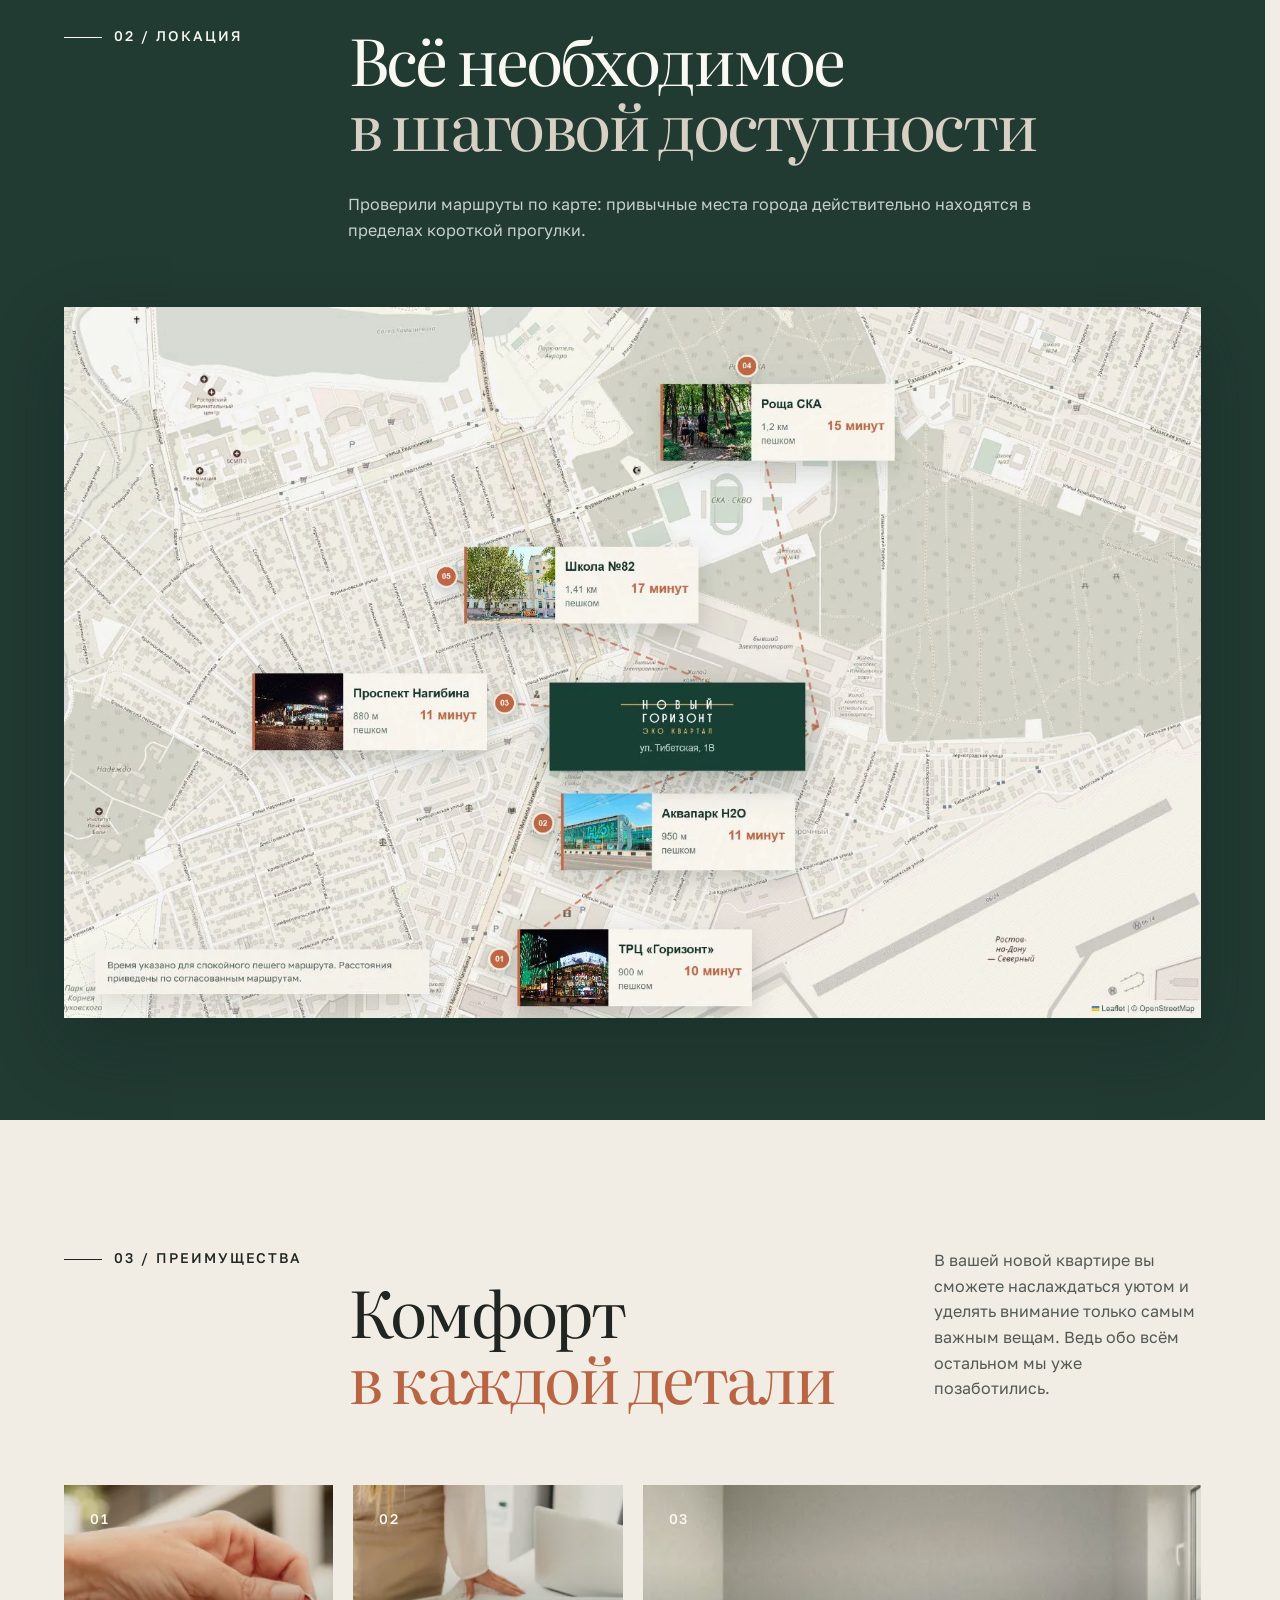
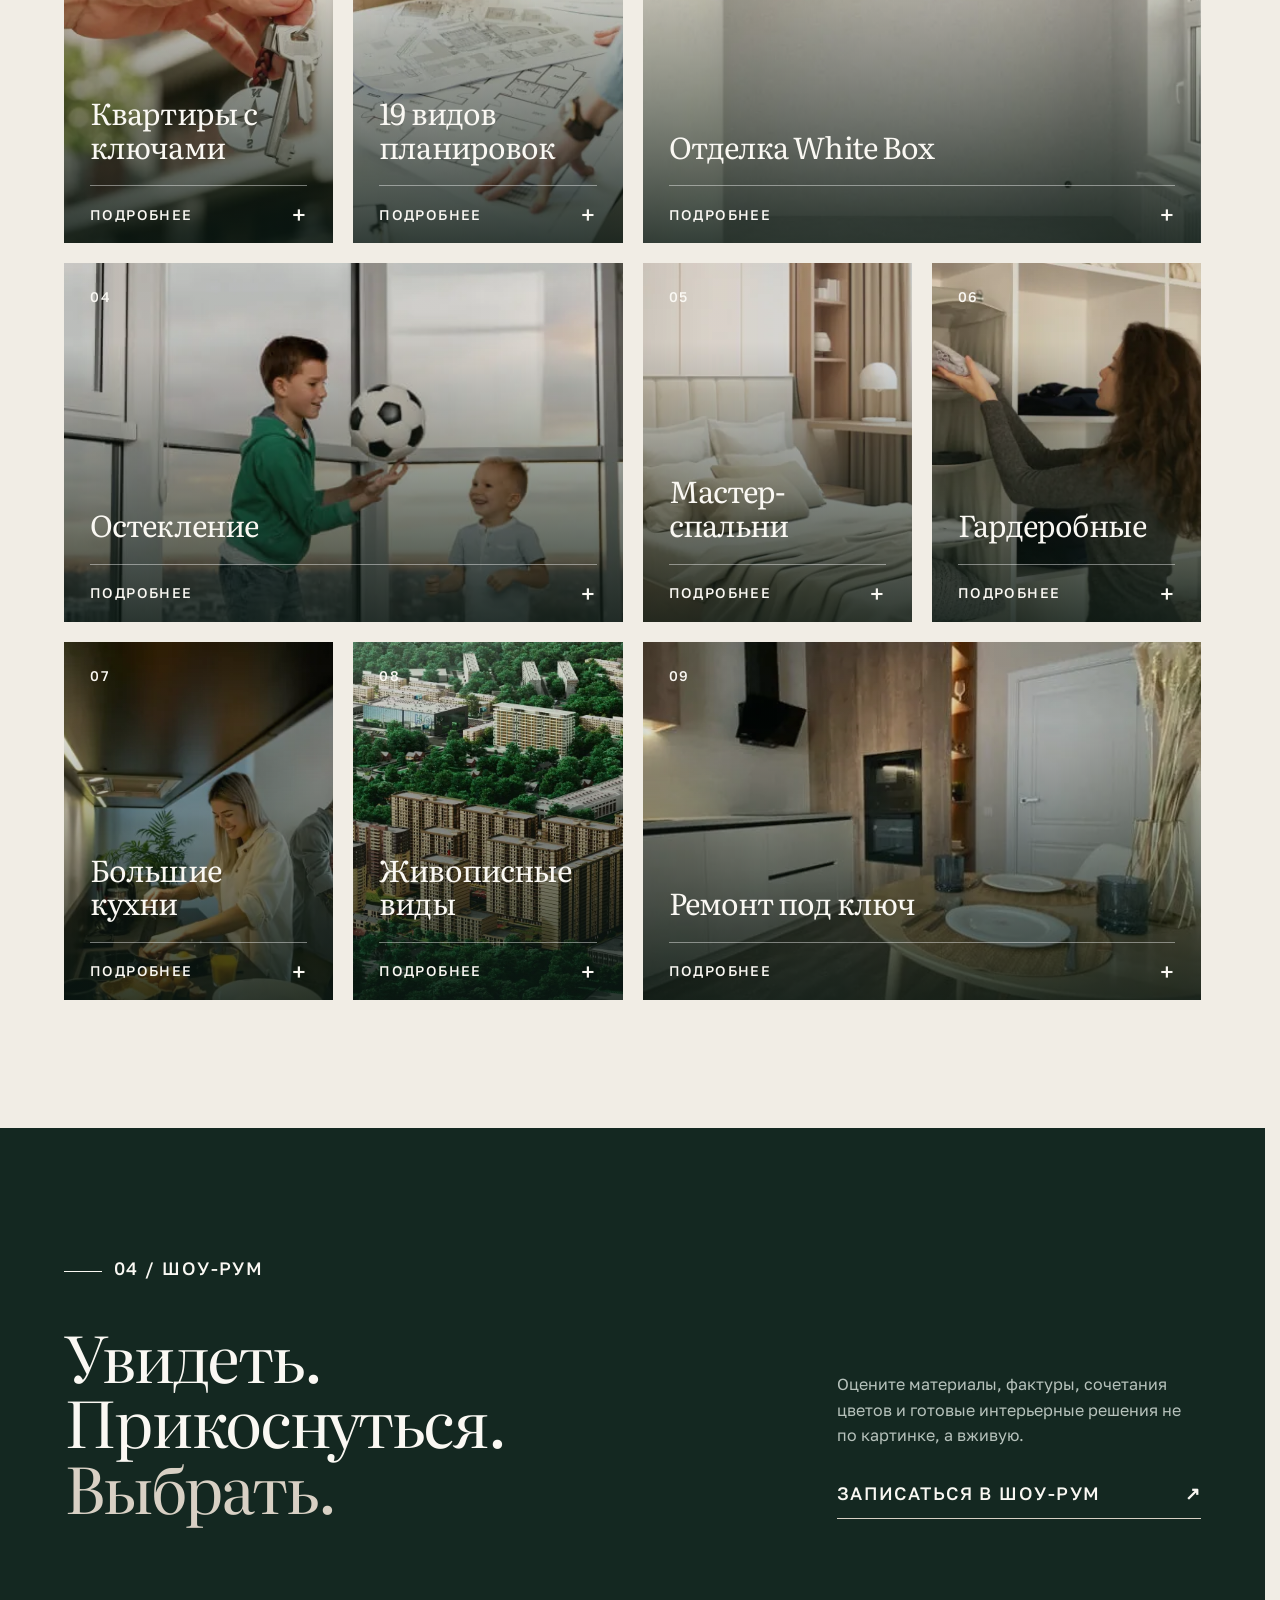
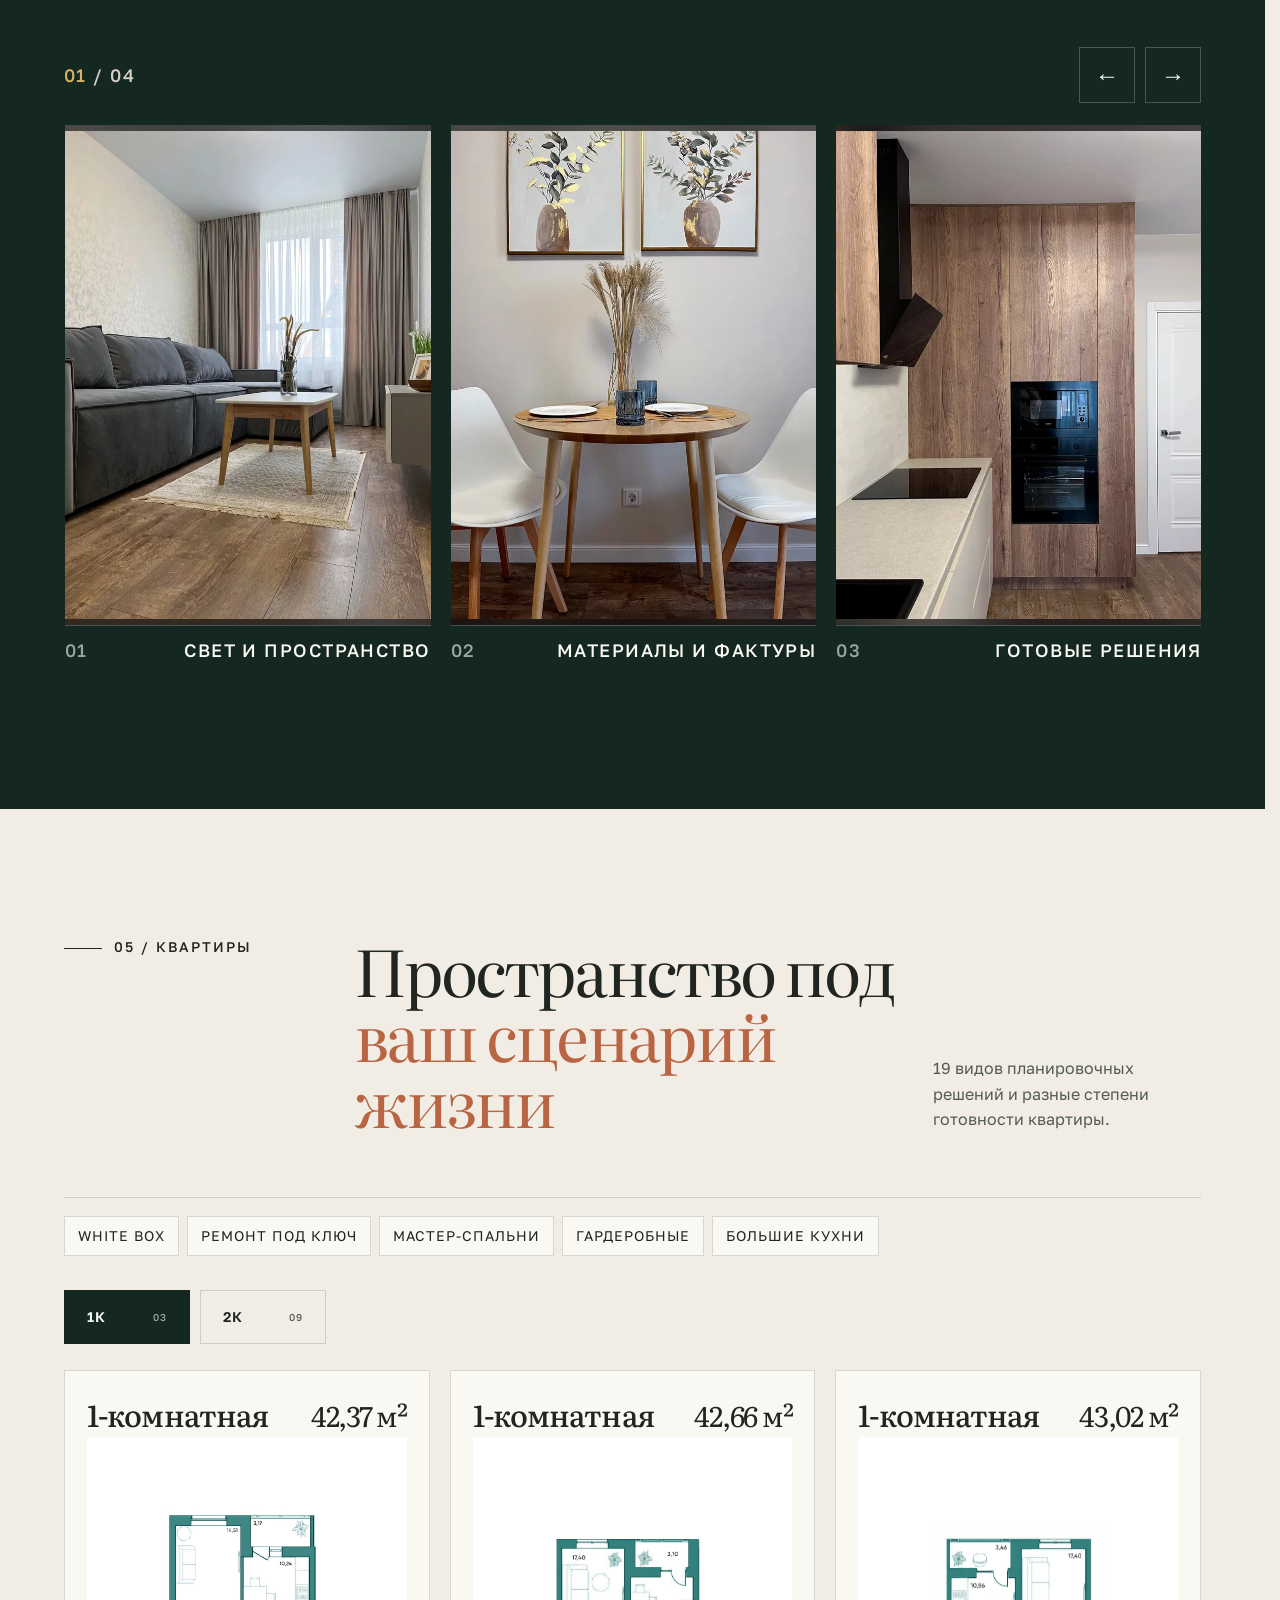
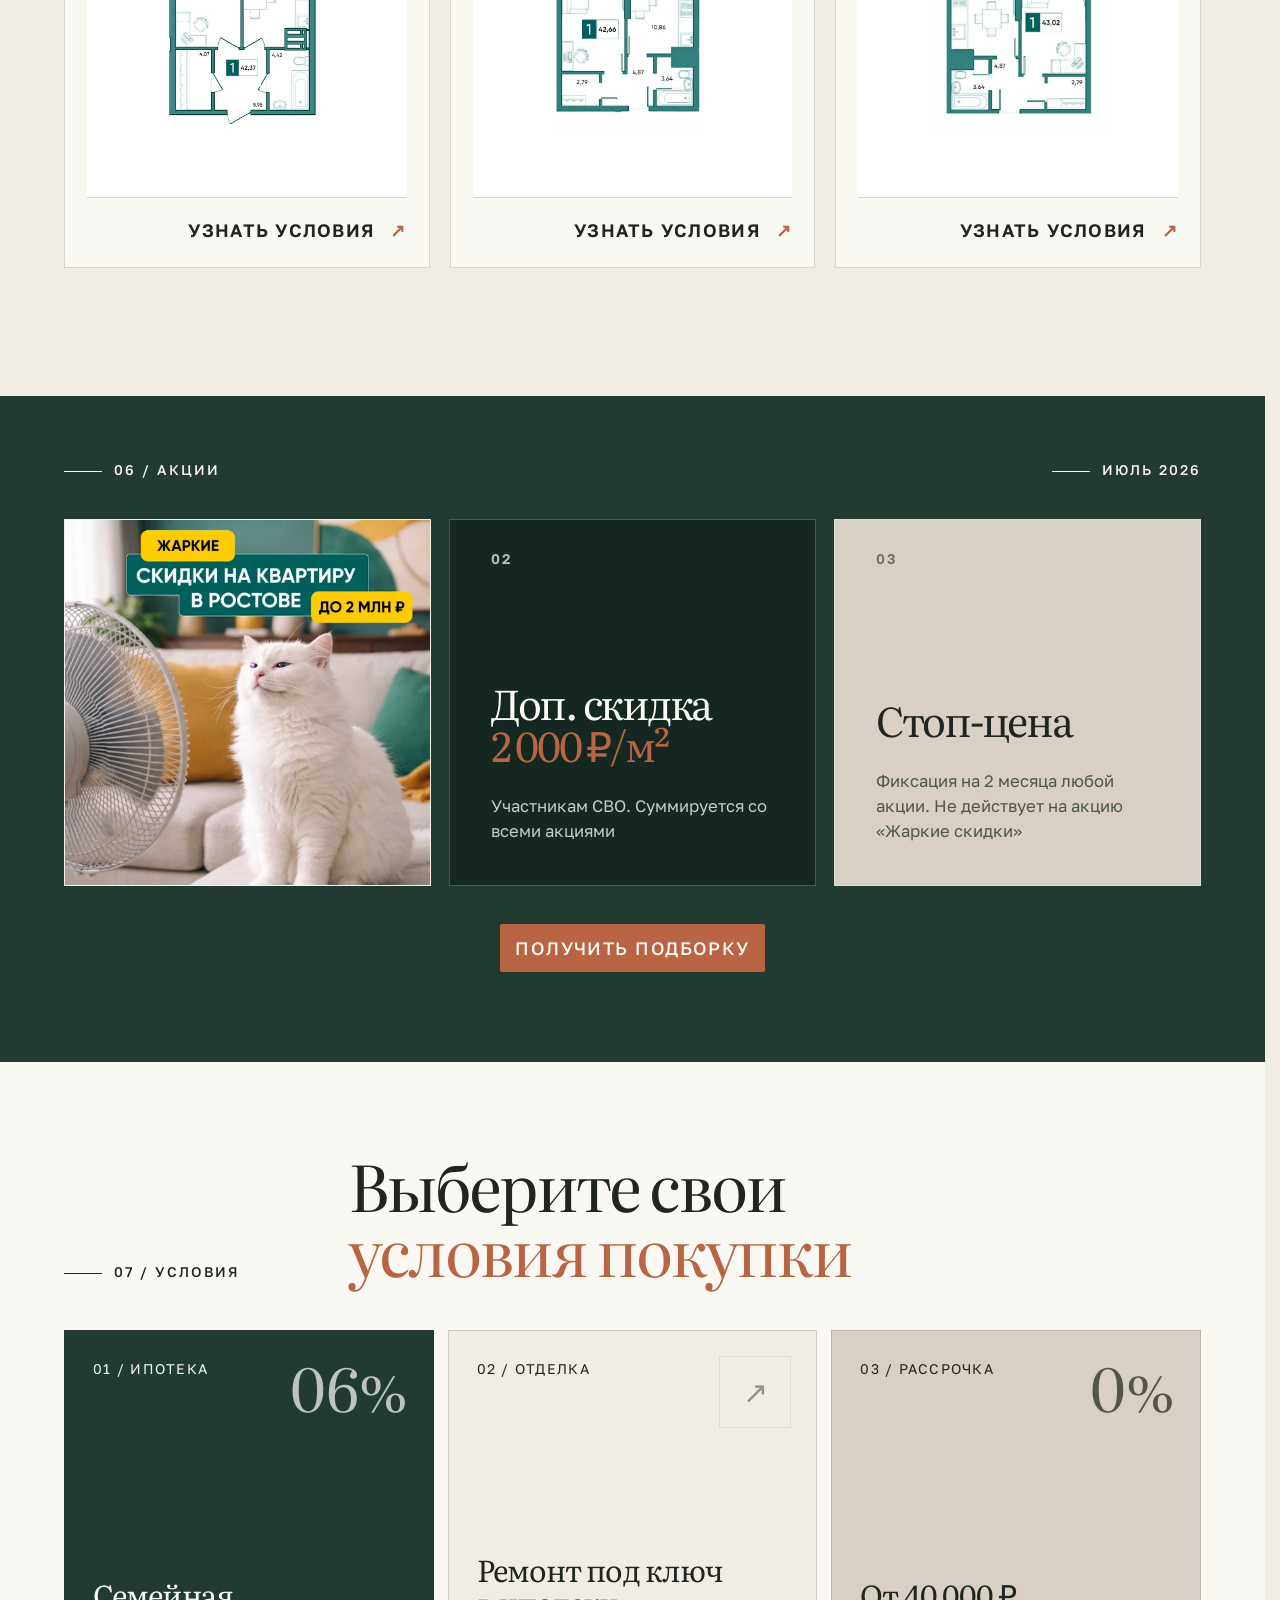
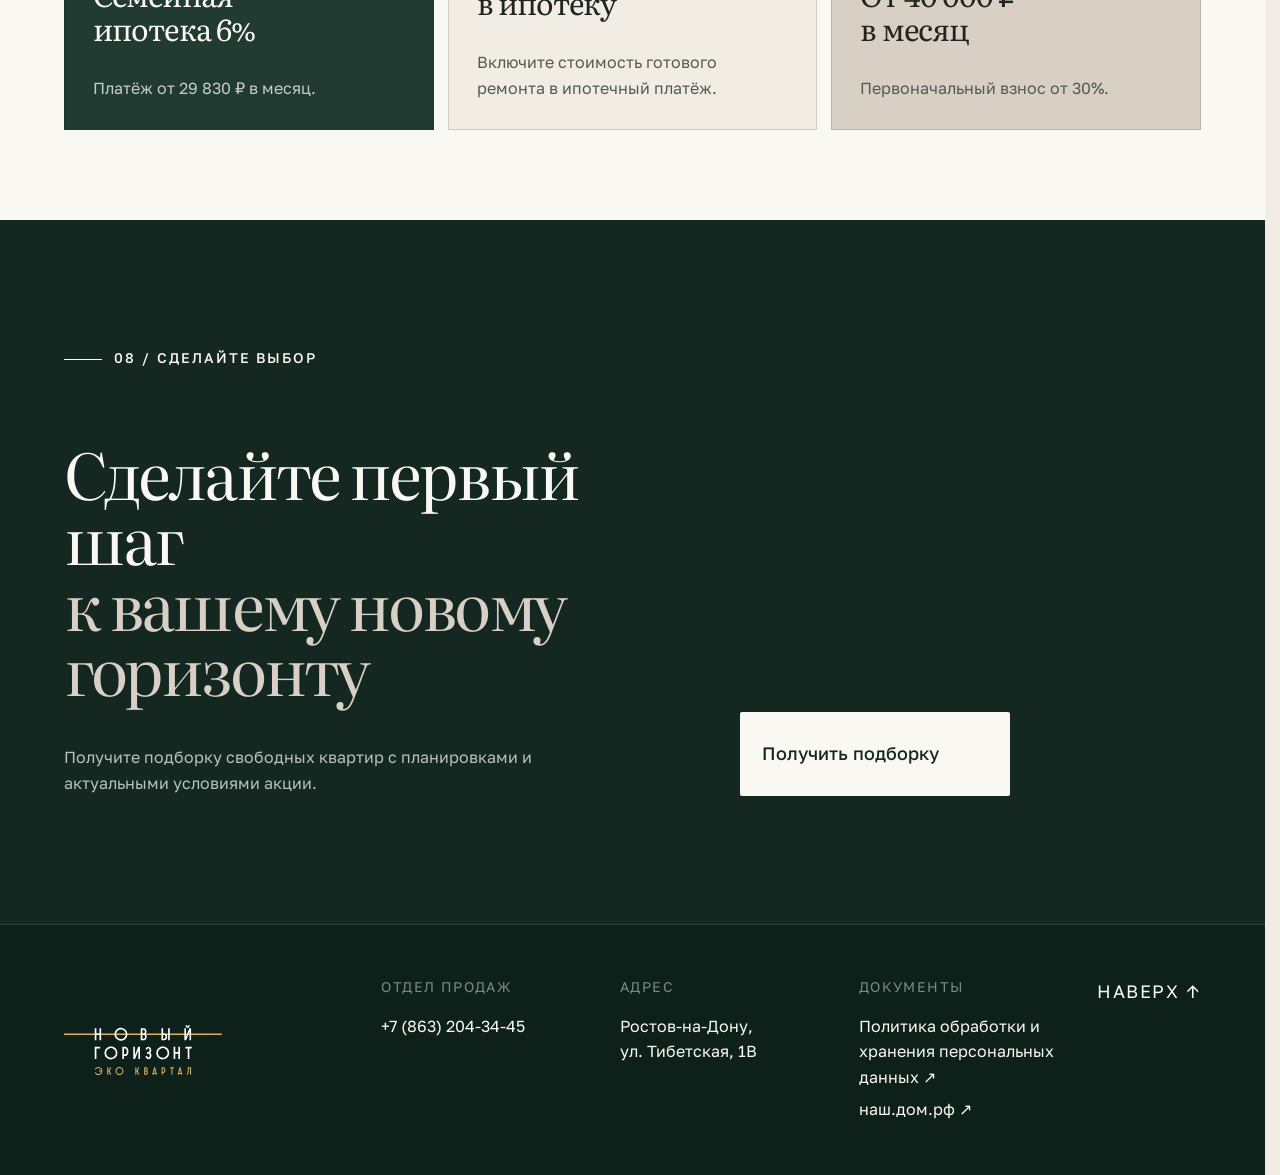
==== commit 6e7cdddf: "Preserve local landing changes before cloud migration" ====
--- a/index.html
+++ b/index.html
@@ -80,8 +80,9 @@
 }
 
 * { box-sizing: border-box; margin: 0; padding: 0; }
-html { scroll-behavior: smooth; scrollbar-color: var(--copper) var(--forest-deep); }
+html { scroll-behavior: smooth; scrollbar-color: var(--copper) var(--forest-deep); scrollbar-gutter: stable; }
 body { overflow-x: hidden; background: var(--paper); color: var(--ink); font-family: var(--sans); font-size: 18px; line-height: 1.6; }
+body.is-modal-open { overflow: hidden; }
 img { display: block; max-width: 100%; }
 a { color: inherit; text-decoration: none; }
 button, input { font: inherit; }
@@ -324,7 +325,21 @@
 .request__copy h2 { margin-top: 72px; }
 .request__copy h2 em { color: var(--stone); }
 .request__copy > p:last-child { max-width: 520px; margin: 44px 0 0; color: #b7c2bc; font-size: 18px; line-height: 1.7; }
-.lead-form { grid-column: 8 / 13; padding-top: 72px; }
+.request__cta { grid-column: 8 / 13; align-self: end; margin-top: 72px; }
+
+.lead-modal { position: fixed; z-index: 3000; inset: 0; display: grid; place-items: center; padding: 16px; overflow-y: auto; background: rgba(7, 18, 14, .78); opacity: 0; visibility: hidden; transition: opacity .25s ease, visibility .25s ease; }
+.lead-modal[hidden] { display: none; }
+.lead-modal.is-open { opacity: 1; visibility: visible; }
+.lead-modal__panel { position: relative; width: min(1120px, 100%); max-height: calc(100dvh - 32px); overflow-y: auto; display: grid; grid-template-columns: repeat(12, minmax(0, 1fr)); gap: clamp(30px, 5vw, 72px); padding: clamp(48px, 5vw, 78px); background: var(--forest-deep); color: var(--ivory); box-shadow: 0 30px 90px rgba(0, 0, 0, .32); transform: translateY(18px); transition: transform .25s ease; }
+.lead-modal.is-open .lead-modal__panel { transform: translateY(0); }
+.lead-modal__copy { grid-column: 1 / 7; padding-right: clamp(0px, 2vw, 28px); }
+.lead-modal__copy h2 { margin-top: 52px; font: 400 clamp(48px, 5vw, 76px)/1.02 var(--serif); letter-spacing: -.045em; }
+.lead-modal__copy h2 em { color: var(--stone); font-style: normal; }
+.lead-modal__copy > p:last-child { max-width: 460px; margin-top: 36px; color: #b7c2bc; font-size: 17px; line-height: 1.65; }
+.lead-modal__close { position: absolute; z-index: 1; top: 18px; right: 18px; width: 48px; height: 48px; display: grid; place-items: center; border: 1px solid var(--line-light); border-radius: 50%; background: transparent; color: var(--ivory); cursor: pointer; font-size: 32px; font-weight: 300; line-height: 1; transition: border-color .2s, background .2s, transform .2s; }
+.lead-modal__close:hover { border-color: var(--stone); background: rgba(255, 255, 255, .07); transform: rotate(4deg); }
+.lead-modal__close:focus-visible { outline: 2px solid var(--stone); outline-offset: 4px; }
+.lead-form { grid-column: 7 / 13; align-self: center; }
 .lead-form > label { display: block; margin-bottom: 30px; padding-bottom: 15px; border-bottom: 1px solid var(--line-light); }
 .lead-form label > span, .lead-form legend { display: block; margin-bottom: 10px; color: #9eafa6; font-size: 8px; letter-spacing: .11em; text-transform: uppercase; }
 .lead-form input { width: 100%; border: 0; outline: 0; background: transparent; color: var(--ivory); font: 400 clamp(22px, 2vw, 31px)/1.2 var(--sans); letter-spacing: -.02em; }
@@ -342,14 +357,17 @@
 .lead-form button b { width: 46px; height: 46px; display: grid; place-items: center; border: 1px solid rgba(255,255,255,.45); font-size: 18px; transition: transform .25s; }
 .lead-form button:hover b { transform: translate(2px,-2px); }
 .lead-form button:focus-visible { outline: 2px solid var(--ivory); outline-offset: 4px; }
-.lead-form button:disabled { cursor: not-allowed; opacity: .72; }
-.lead-form button[aria-busy="true"] { cursor: wait; }
+.lead-form button:disabled { cursor: wait; opacity: .72; }
 .form-status { min-height: 20px; margin-top: 12px; color: var(--stone); font-size: 11px; }
 .form-status.is-error { color: #ffc2b1; }
 .form-status.is-success { color: #cfe7d9; }
 .form-status a { color: inherit; text-decoration: underline; text-underline-offset: 3px; }
 .form-legal { max-width: 500px; margin-top: 7px; color: #879b90; font-size: 10px; line-height: 1.55; }
 .form-legal a { color: inherit; text-decoration: underline; text-underline-offset: 3px; }
+
+@media (prefers-reduced-motion: reduce) {
+  .lead-modal, .lead-modal__panel, .lead-modal__close { transition: none; }
+}
 
 .footer { display: grid; grid-template-columns: 1.4fr 1fr 1fr 1fr auto; gap: 42px; padding: 52px var(--gutter); background: #0e201a; color: var(--ivory); border-top: 1px solid rgba(255,255,255,.14); }
 .brand--footer .brand-lockup b { font-size: 20px; }
@@ -378,7 +396,7 @@
   .comfort-grid { grid-auto-rows: 370px; }
   .comfort-card, .comfort-card--wide { grid-column: span 6; }
   .request__copy { grid-column: 1 / 7; }
-  .lead-form { grid-column: 7 / 13; }
+  .request__cta { grid-column: 7 / 13; }
 }
 
 @media (max-width: 820px) {
@@ -526,7 +544,15 @@
   .request { display: block; }
   .request__copy h2 { margin-top: 46px; }
   .request__copy > p:last-child { margin-top: 32px; }
-  .lead-form { padding-top: 56px; }
+  .request__cta { margin-top: 44px; }
+
+  .lead-modal { place-items: stretch; padding: 0; }
+  .lead-modal__panel { width: 100%; min-height: 100dvh; max-height: none; display: block; padding: 72px var(--gutter) 32px; }
+  .lead-modal__copy { padding-right: 44px; }
+  .lead-modal__copy h2 { margin-top: 34px; font-size: clamp(42px, 11.5vw, 62px); }
+  .lead-modal__copy > p:last-child { margin-top: 24px; font-size: 16px; }
+  .lead-modal__close { position: fixed; top: 14px; right: 14px; width: 44px; height: 44px; background: var(--forest-deep); }
+  .lead-form { margin-top: 44px; }
 
   .footer { grid-template-columns: 1fr 1fr; padding: 44px var(--gutter); }
   .footer .brand { grid-column: 1 / 3; }
@@ -554,6 +580,8 @@
   .plan__bottom { display: block; }
   .plan__bottom p { margin-bottom: 18px; }
   .offers-grid { grid-template-columns: 1fr; }
+  .lead-form > label { margin-bottom: 24px; }
+  .lead-form fieldset { margin: 30px 0; }
   .offer-card { aspect-ratio: 1 / 1; }
   .offer-card h3 { font-size: clamp(38px, 11vw, 58px); }
   .purchase-card { height: 350px; }
@@ -1106,16 +1134,28 @@
 
     <section class="request section" id="request">
       <div class="request__copy"><p class="kicker reveal">08 / Сделайте выбор</p><h2 class="reveal">Сделайте первый шаг<br /><em>к вашему новому горизонту</em></h2><p class="reveal">Получите подборку свободных квартир с планировками и актуальными условиями акции.</p></div>
-      <form class="lead-form reveal" novalidate>
+      <a class="round-link round-link--light request__cta reveal" href="#request" data-cursor="Выбрать"><span>Получить подборку</span></a>
+    </section>
+  </main>
+
+  <div class="lead-modal" id="lead-dialog" hidden>
+    <section class="lead-modal__panel" role="dialog" aria-modal="true" aria-labelledby="lead-modal-title" tabindex="-1">
+      <button class="lead-modal__close" type="button" aria-label="Закрыть форму" data-lead-close><span aria-hidden="true">×</span></button>
+      <div class="lead-modal__copy">
+        <p class="kicker">Подборка квартир</p>
+        <h2 id="lead-modal-title">Получить<br /><em>подборку</em></h2>
+        <p>Получите подборку свободных квартир с планировками и актуальными условиями акции.</p>
+      </div>
+      <form class="lead-form" data-lead-endpoint="" data-lead-source="request" data-lead-plan="" novalidate>
         <label><span>01 / Ваше имя</span><input type="text" name="name" autocomplete="name" placeholder="Как к вам обращаться?" minlength="2" aria-describedby="name-error" required /><small class="form-field-error" id="name-error" aria-live="polite"></small></label>
         <label><span>02 / Телефон</span><input type="tel" name="phone" autocomplete="tel" inputmode="tel" maxlength="18" placeholder="+7 (___) ___-__-__" aria-describedby="phone-error" required /><small class="form-field-error" id="phone-error" aria-live="polite"></small></label>
-        <fieldset><legend>03 / Количество комнат</legend><label><input type="radio" name="rooms" value="1-комнатная" checked /><span>1-комнатная</span></label><label><input type="radio" name="rooms" value="2-комнатная" /><span>2-комнатная</span></label><label><input type="radio" name="rooms" value="3-комнатная" /><span>3-комнатная</span></label><label><input type="radio" name="rooms" value="Рассматриваю варианты" /><span>Рассматриваю варианты</span></label></fieldset>
-        <button type="submit" data-roistat-submit disabled><span data-submit-label>Получить подборку</span><b aria-hidden="true">↗</b></button>
+        <fieldset><legend>03 / Количество комнат</legend><label><input type="radio" name="rooms" value="1" checked /><span>1-комнатная</span></label><label><input type="radio" name="rooms" value="2" /><span>2-комнатная</span></label><label><input type="radio" name="rooms" value="3" /><span>3-комнатная</span></label><label><input type="radio" name="rooms" value="any" /><span>Рассматриваю варианты</span></label></fieldset>
+        <button type="submit"><span data-submit-label>Получить подборку</span><b aria-hidden="true">↗</b></button>
         <p class="form-status" role="status" aria-live="polite"></p>
         <p class="form-legal">Нажимая кнопку, вы соглашаетесь на <a href="https://zhk-noviy-gorizont.ru/privacy-policy/" target="_blank" rel="noopener">обработку персональных данных</a>. Информация не является публичной офертой.</p>
       </form>
     </section>
-  </main>
+  </div>
 
   <footer class="footer">
     <a class="brand brand--footer" href="#top"><img class="brand__logo" src="assets/official/logo-project-official.svg" width="158" height="50" alt="Новый Горизонт — эко-квартал" /></a>
